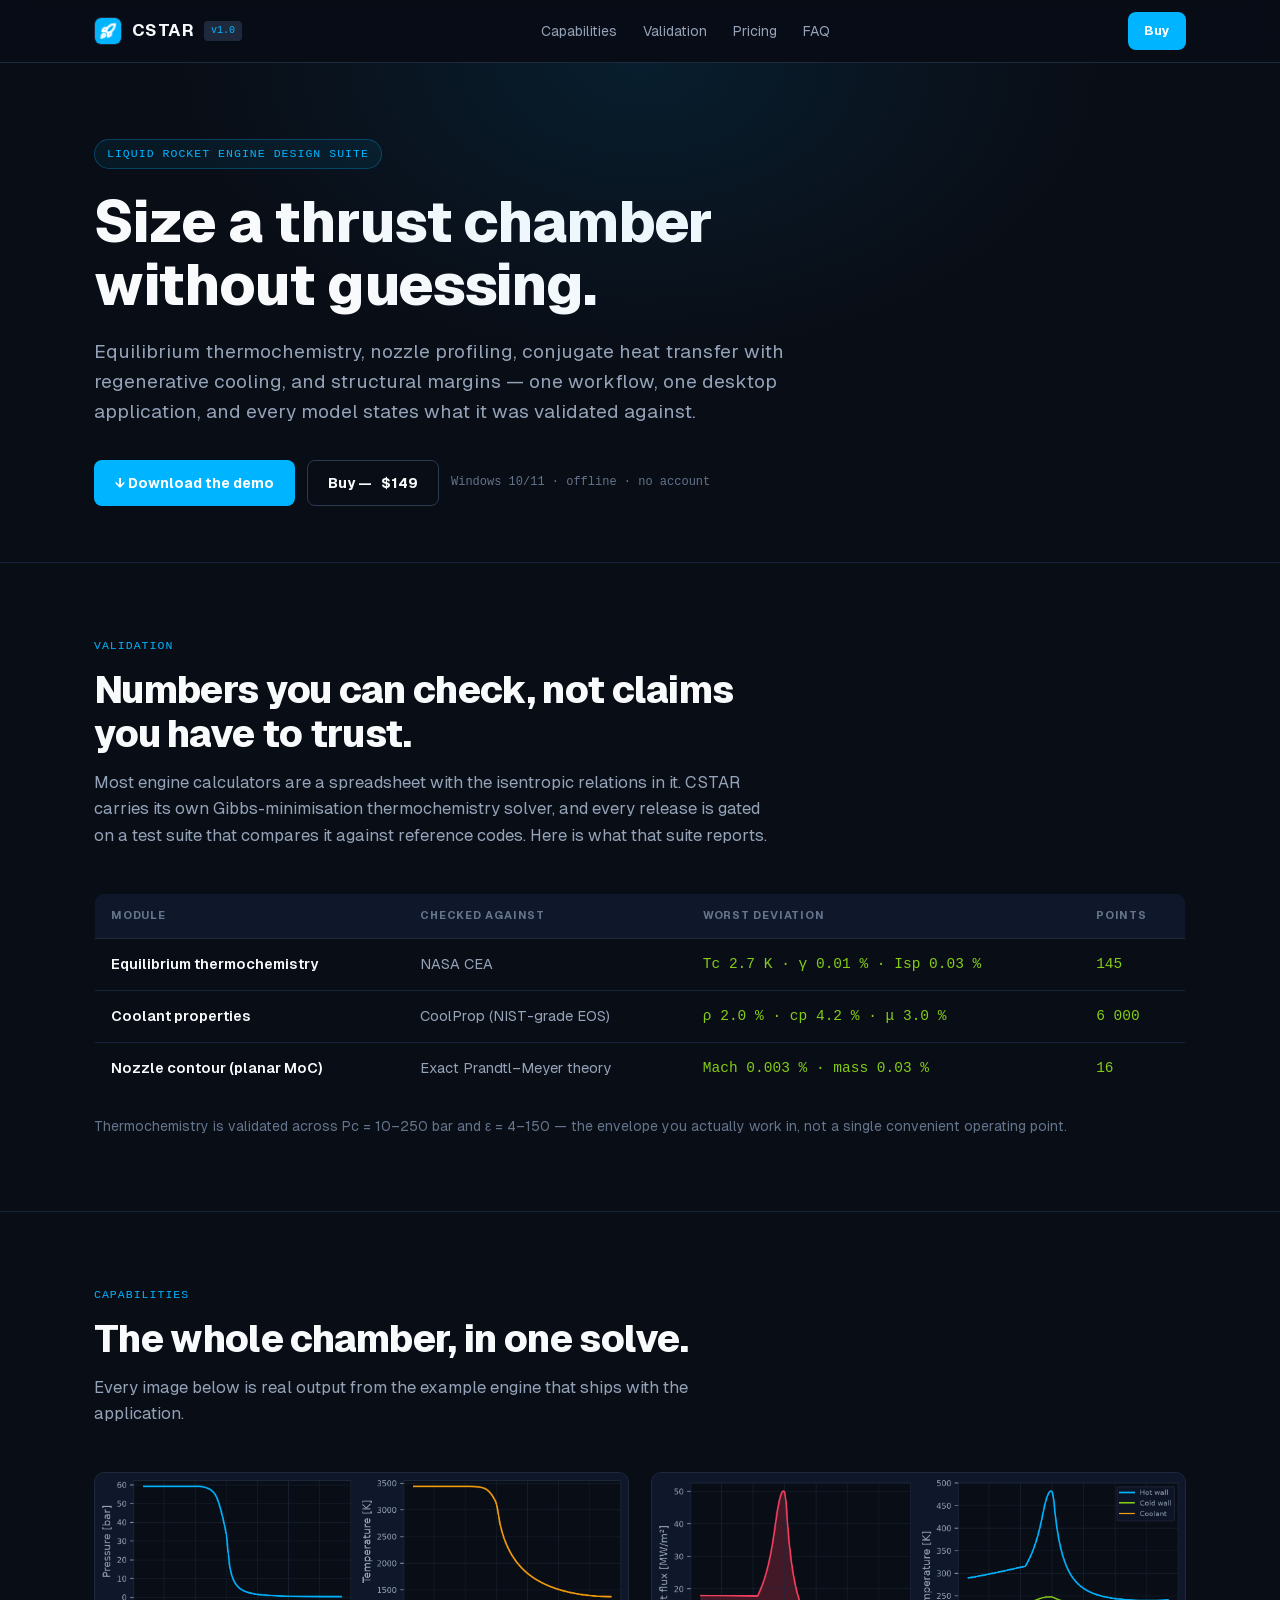
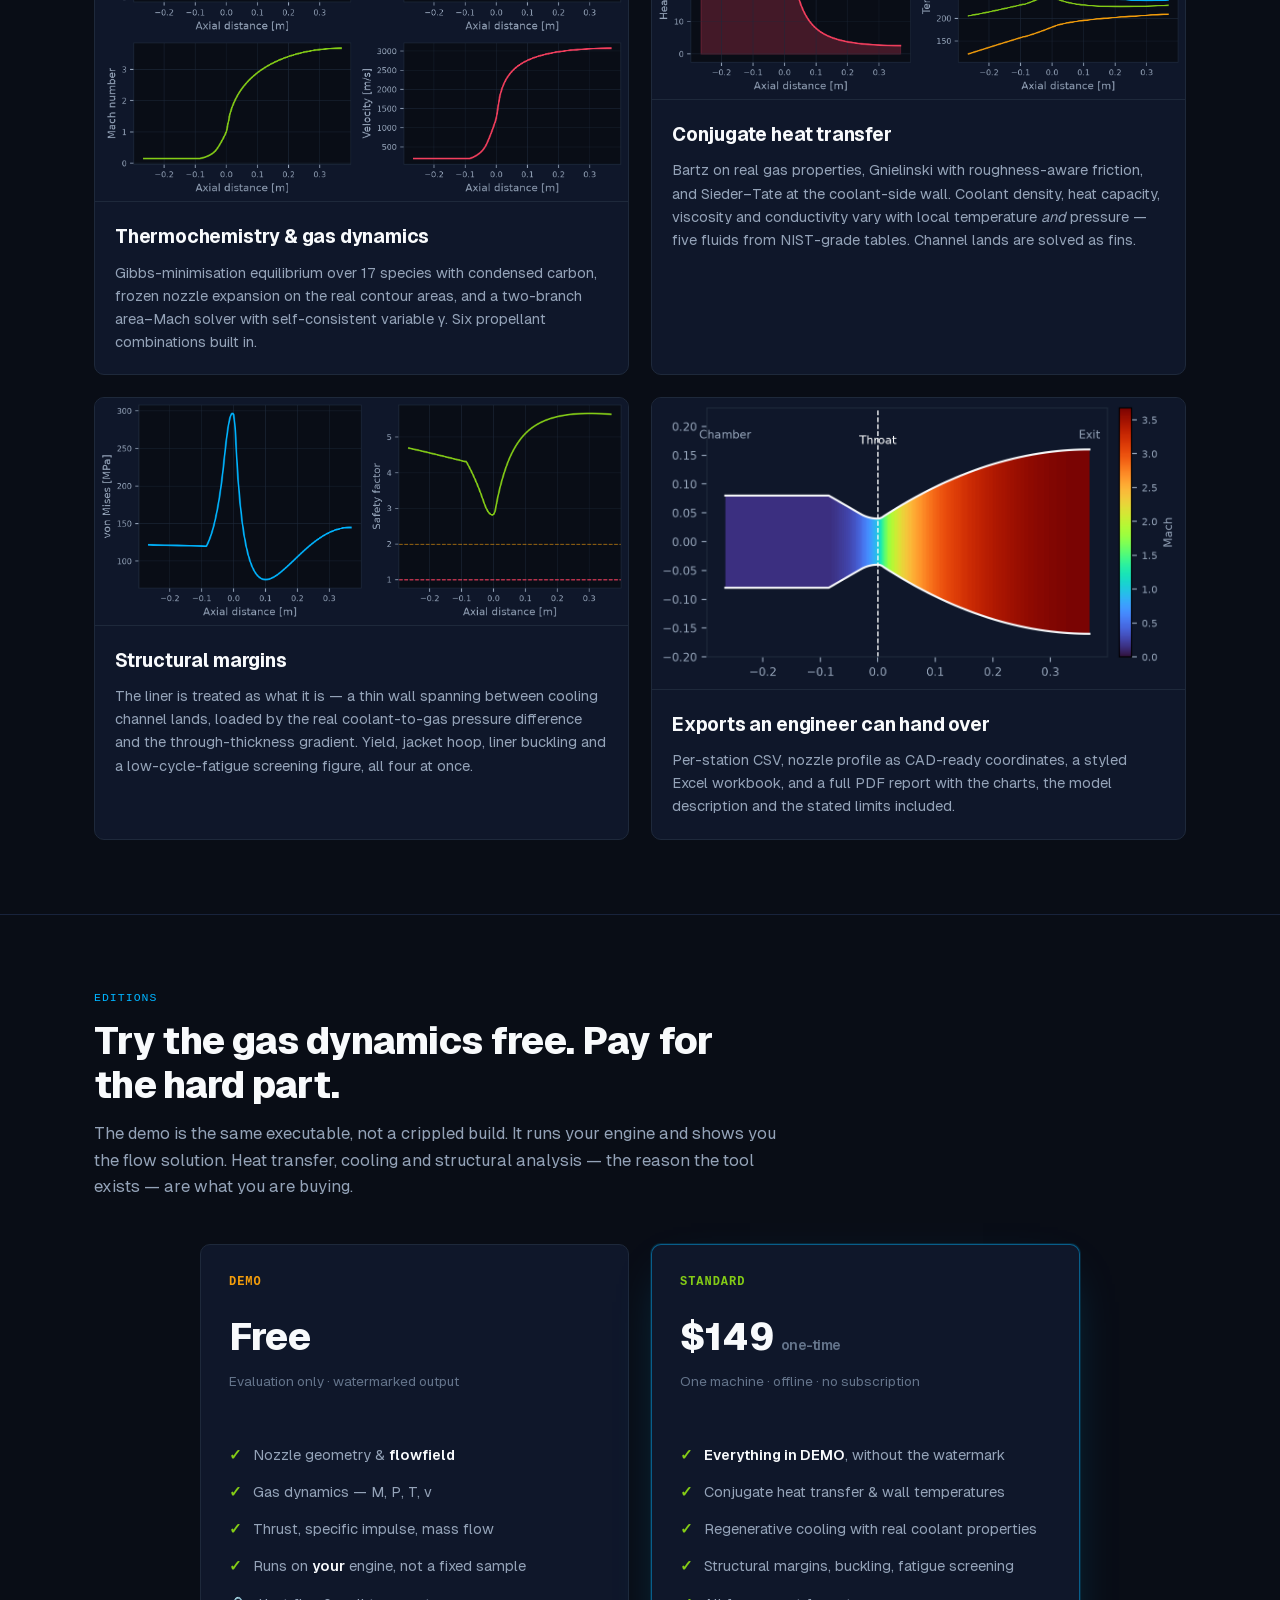
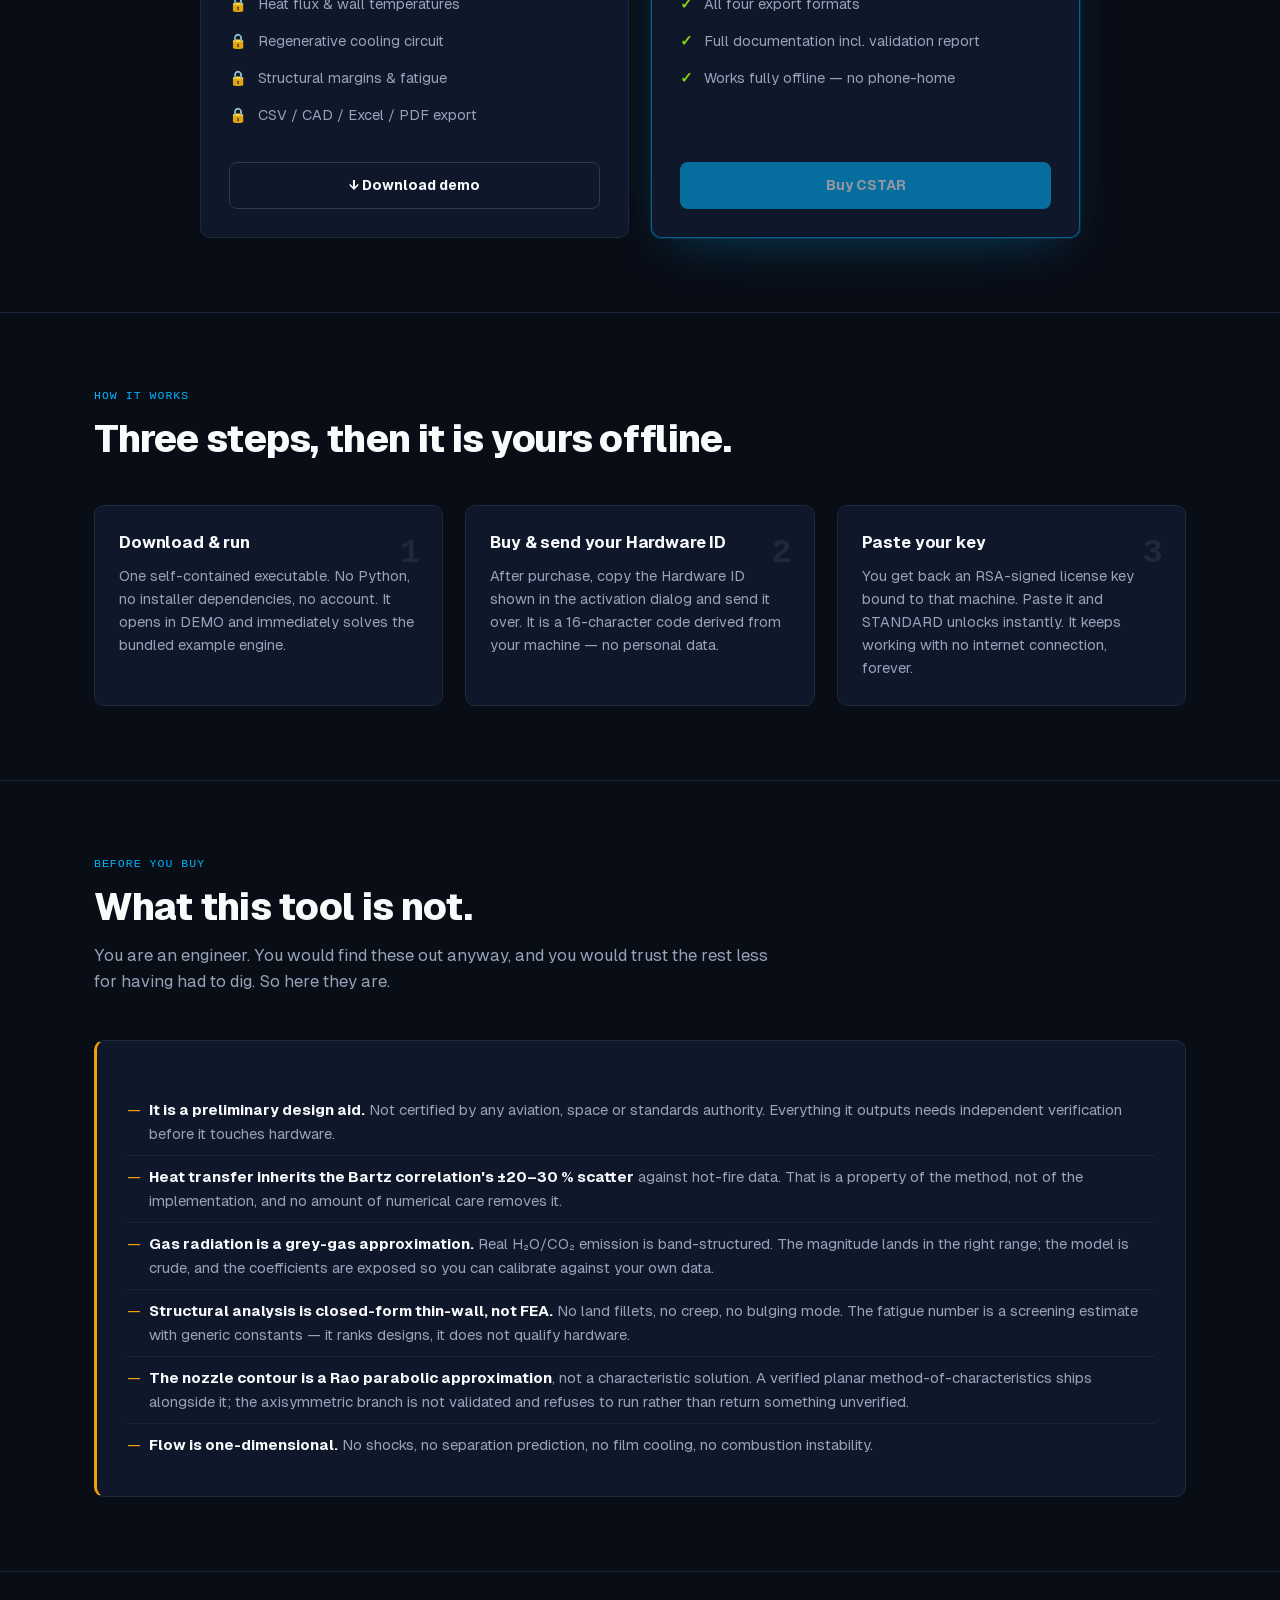
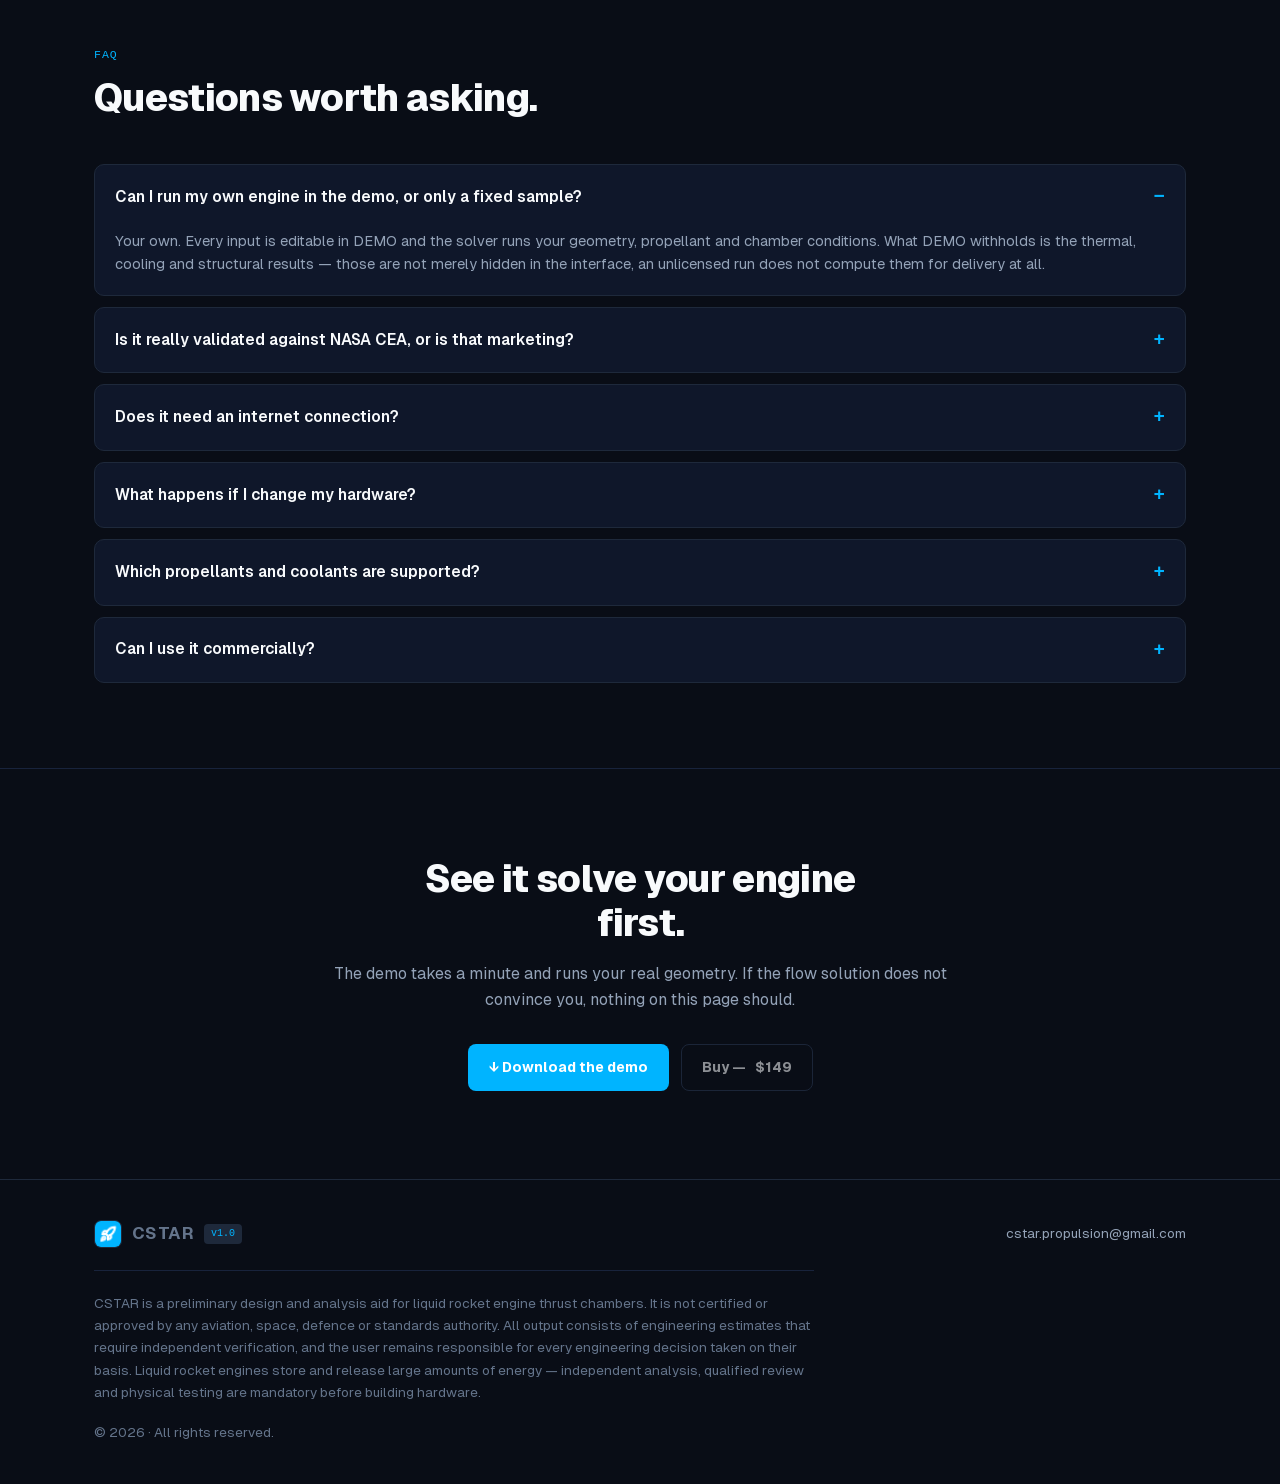
==== index.html @ 47f19471 "Site: wire the demo download to the GitHub release asset Points at the latest/download form rather t" ====
<!DOCTYPE html>
<html lang="en">
<head>
<meta charset="UTF-8">
<meta name="viewport" content="width=device-width, initial-scale=1.0">
<title>CSTAR — Liquid Rocket Engine Design Suite</title>
<meta name="description" content="Preliminary design and analysis of liquid rocket engine thrust chambers: equilibrium thermochemistry validated against NASA CEA, conjugate heat transfer with regenerative cooling, and structural margins. Windows desktop application.">
<link rel="icon" href="assets/logo.png">

<meta property="og:title" content="CSTAR — Liquid Rocket Engine Design Suite">
<meta property="og:description" content="Thermochemistry validated against NASA CEA across 145 operating points. Conjugate heat transfer. Structural margins. One workflow.">
<meta property="og:image" content="https://endrickn.github.io/cstar-site/assets/flowfield.png">
<meta property="og:url" content="https://endrickn.github.io/cstar-site/">
<meta property="og:type" content="website">

<style>
@font-face { font-family:'Geist'; src:url('assets/fonts/Geist-Variable.woff2') format('woff2'); font-weight:100 900; font-display:swap; }
@font-face { font-family:'Geist Mono'; src:url('assets/fonts/GeistMono-Variable.woff2') format('woff2'); font-weight:100 900; font-display:swap; }

:root{
  --bg-deep:#090d16; --bg-panel:#0f172a; --bg-raise:#131c31;
  --border:#1e293b; --border-soft:#18233c;
  --accent:#00b4ff; --green:#84cc16; --warn:#f59e0b; --danger:#f43f5e;
  --text:#f8fafc; --text-2:#94a3b8; --text-3:#64748b;
  --radius:10px;
  --font:'Geist',-apple-system,BlinkMacSystemFont,'Segoe UI',sans-serif;
  --mono:'Geist Mono','JetBrains Mono','Fira Code',Consolas,monospace;
  --wrap:1140px;
}
*{margin:0;padding:0;box-sizing:border-box}
html{scroll-behavior:smooth}
body{font-family:var(--font);background:var(--bg-deep);color:var(--text);font-size:16px;line-height:1.6;-webkit-font-smoothing:antialiased}
img{max-width:100%;display:block}
a{color:inherit}
.wrap{max-width:var(--wrap);margin:0 auto;padding:0 24px}
.mono{font-family:var(--mono)}

/* ---------- nav ---------- */
.nav{position:sticky;top:0;z-index:50;background:rgba(9,13,22,.82);backdrop-filter:blur(12px);border-bottom:1px solid var(--border)}
.nav-in{display:flex;align-items:center;justify-content:space-between;height:62px;gap:16px}
.brand{display:flex;align-items:center;gap:10px;text-decoration:none}
.brand img{width:28px;height:28px;border-radius:7px;border:1px solid var(--border)}
.brand b{font-size:17px;letter-spacing:.4px}
.chip{font-family:var(--mono);font-size:10px;padding:2px 7px;border-radius:4px;background:var(--border);color:var(--accent)}
.nav-links{display:flex;align-items:center;gap:26px}
.nav-links a{color:var(--text-2);text-decoration:none;font-size:14px;transition:color .18s}
.nav-links a:hover{color:var(--text)}

.btn{display:inline-flex;align-items:center;justify-content:center;gap:9px;border:1px solid transparent;border-radius:8px;
  font-size:14px;font-weight:700;padding:11px 20px;cursor:pointer;text-decoration:none;transition:all .18s;font-family:var(--font)}
.btn-primary{background:var(--accent);color:#ffffff}
.btn-primary:hover{background:#38c2ff;transform:translateY(-1px)}
.btn-ghost{background:transparent;color:var(--text);border-color:#2b3a55}
.btn-ghost:hover{background:rgba(255,255,255,.05);border-color:var(--text-3)}
.btn-sm{padding:8px 15px;font-size:13px}
.btn[data-unset="1"]{opacity:.55;cursor:not-allowed}

/* ---------- hero ---------- */
.hero{padding:76px 0 56px;position:relative;overflow:hidden}
.hero::before{content:"";position:absolute;top:-320px;left:50%;transform:translateX(-50%);width:1000px;height:640px;
  background:radial-gradient(ellipse at center,rgba(0,180,255,.10),transparent 66%);pointer-events:none}
.eyebrow{display:inline-flex;align-items:center;gap:8px;font-family:var(--mono);font-size:11.5px;letter-spacing:.09em;
  text-transform:uppercase;color:var(--accent);border:1px solid rgba(0,180,255,.28);background:rgba(0,180,255,.07);
  padding:5px 12px;border-radius:999px;margin-bottom:22px}
h1{font-size:clamp(34px,5.2vw,58px);line-height:1.08;letter-spacing:-.022em;font-weight:800;max-width:16ch}
.hero p.lede{margin-top:20px;font-size:clamp(16px,1.7vw,19px);color:var(--text-2);max-width:60ch}
.hero-cta{display:flex;gap:12px;flex-wrap:wrap;margin-top:32px;align-items:center}
.cta-note{font-family:var(--mono);font-size:12px;color:var(--text-3)}

/* ---------- sections ---------- */
section{padding:74px 0;border-top:1px solid var(--border-soft)}
.sec-head{max-width:62ch;margin-bottom:44px}
.sec-tag{font-family:var(--mono);font-size:11.5px;letter-spacing:.09em;text-transform:uppercase;color:var(--accent);margin-bottom:12px}
h2{font-size:clamp(26px,3.4vw,38px);line-height:1.16;letter-spacing:-.018em;font-weight:800}
.sec-head p{margin-top:14px;color:var(--text-2);font-size:16.5px}
h3{font-size:19px;font-weight:700;letter-spacing:-.01em}

/* validation table */
.vtable{width:100%;border-collapse:collapse;font-size:14.5px;border:1px solid var(--border);border-radius:var(--radius);overflow:hidden}
.vtable th{text-align:left;padding:13px 16px;background:var(--bg-panel);font-size:11px;letter-spacing:.07em;
  text-transform:uppercase;color:var(--text-3);font-weight:700;border-bottom:1px solid var(--border)}
.vtable td{padding:14px 16px;border-bottom:1px solid var(--border-soft);color:var(--text-2)}
.vtable tr:last-child td{border-bottom:none}
.vtable td:first-child{color:var(--text);font-weight:600}
.vtable .num{font-family:var(--mono);color:var(--green)}
.scroll-x{overflow-x:auto}

/* feature grid */
.fgrid{display:grid;grid-template-columns:repeat(auto-fit,minmax(min(460px,100%),1fr));gap:22px}
.fcard{background:var(--bg-panel);border:1px solid var(--border);border-radius:var(--radius);overflow:hidden;transition:border-color .2s,transform .2s}
.fcard:hover{border-color:#2b3a55;transform:translateY(-2px)}
.fcard img{border-bottom:1px solid var(--border);background:var(--bg-panel)}
.fcard-t{padding:20px}
.fcard-t p{margin-top:9px;color:var(--text-2);font-size:14.5px}

/* editions */
.eds{display:grid;grid-template-columns:repeat(auto-fit,minmax(min(330px,100%),1fr));gap:22px;align-items:stretch;max-width:880px;margin:0 auto}
.ed{background:var(--bg-panel);border:1px solid var(--border);border-radius:var(--radius);padding:28px;position:relative;display:flex;flex-direction:column}
.ed.pro{border-color:rgba(0,180,255,.45);box-shadow:0 0 0 1px rgba(0,180,255,.14),0 18px 50px -22px rgba(0,180,255,.35)}
.ed-name{font-family:var(--mono);font-size:12px;letter-spacing:.08em;font-weight:700}
.ed.demo .ed-name{color:var(--warn)}
.ed.pro .ed-name{color:var(--green)}
.ed-price{font-size:38px;font-weight:800;letter-spacing:-.02em;margin:14px 0 4px}
.ed-price small{font-size:14px;font-weight:600;color:var(--text-3)}
.ed-note{color:var(--text-3);font-size:13.5px;margin-bottom:22px}
.ed ul{list-style:none;margin:22px 0;flex:1}
.ed li{display:flex;gap:11px;padding:7px 0;font-size:14.5px;color:var(--text-2);align-items:flex-start}
.ed li b{color:var(--text);font-weight:600}
.tick{color:var(--green);flex-shrink:0;font-weight:700}
.lock{color:var(--text-3);flex-shrink:0}
.ed .btn{width:100%;margin-top:6px}

/* steps */
.steps{display:grid;grid-template-columns:repeat(auto-fit,minmax(min(320px,100%),1fr));gap:22px;counter-reset:s}
.step{background:var(--bg-panel);border:1px solid var(--border);border-radius:var(--radius);padding:24px;counter-increment:s;position:relative}
.step::before{content:counter(s);position:absolute;top:20px;right:22px;font-family:var(--mono);font-size:34px;font-weight:800;color:var(--border)}
.step h3{font-size:16.5px;margin-bottom:8px}
.step p{color:var(--text-2);font-size:14.5px}

/* limits / honesty block */
.limits{background:var(--bg-panel);border:1px solid var(--border);border-left:3px solid var(--warn);border-radius:var(--radius);padding:30px}
.limits ul{list-style:none;margin-top:18px}
.limits li{padding:9px 0 9px 22px;position:relative;color:var(--text-2);font-size:15px;border-bottom:1px solid var(--border-soft)}
.limits li:last-child{border-bottom:none}
.limits li::before{content:"—";position:absolute;left:0;color:var(--warn)}
.limits li b{color:var(--text)}

/* faq */
.faq details{border:1px solid var(--border);border-radius:var(--radius);margin-bottom:11px;background:var(--bg-panel);overflow:hidden}
.faq summary{padding:17px 20px;cursor:pointer;font-weight:600;font-size:15.5px;list-style:none;display:flex;justify-content:space-between;gap:16px;align-items:center}
.faq summary::-webkit-details-marker{display:none}
.faq summary::after{content:"+";font-family:var(--mono);color:var(--accent);font-size:19px;flex-shrink:0}
.faq details[open] summary::after{content:"−"}
.faq p{padding:0 20px 19px;color:var(--text-2);font-size:14.5px}

/* final cta */
.final{text-align:center;padding:88px 0}
.final h2{max-width:19ch;margin:0 auto}
.final p{max-width:56ch;margin:16px auto 0;color:var(--text-2)}
.final .hero-cta{justify-content:center}

footer{border-top:1px solid var(--border);padding:40px 0;color:var(--text-3);font-size:13.5px}
.foot-in{display:flex;justify-content:space-between;gap:20px;flex-wrap:wrap;align-items:center}
footer a{color:var(--text-2);text-decoration:none}
footer a:hover{color:var(--text)}
.disclaimer{margin-top:22px;padding-top:22px;border-top:1px solid var(--border-soft);max-width:80ch;line-height:1.65}

@media(max-width:820px){
  .nav-links{display:none}
  .hero{padding:52px 0 40px}
  section{padding:56px 0}
  /* A finger needs ~44px; the compact nav button was 39. */
  .nav .btn-sm{padding:12px 17px}
  /* The table is the one genuinely wide thing on the page. Tighten it so it
     usually fits, and keep the scroll container for when it still does not. */
  .vtable{font-size:13px}
  .vtable th{padding:11px 12px;font-size:10px}
  .vtable td{padding:11px 12px}
}

@media(max-width:600px){
  /* Side-by-side buttons leave two cramped pills and orphan the note onto its
     own line. Full width reads as two clear choices instead. */
  .hero-cta{flex-direction:column;align-items:stretch;gap:10px}
  .hero-cta .btn{width:100%}
  .cta-note{text-align:center}
  .final .hero-cta{align-items:stretch}
  .wrap{padding:0 18px}
  h1{font-size:31px}
  .sec-head{margin-bottom:32px}
  .sec-head p{font-size:15.5px}
  .ed{padding:24px 20px}
  .ed-price{font-size:34px}
  .fcard-t{padding:18px}
  .limits{padding:22px 20px}
  .faq summary{padding:15px 17px;font-size:15px}
  .faq p{padding:0 17px 17px}
}
</style>
</head>
<body>

<!-- ═══════════════ NAV ═══════════════ -->
<nav class="nav">
  <div class="wrap nav-in">
    <a class="brand" href="#top"><img src="assets/logo.png" alt=""><b>CSTAR</b><span class="chip">v1.0</span></a>
    <div class="nav-links">
      <a href="#capabilities">Capabilities</a>
      <a href="#validation">Validation</a>
      <a href="#pricing">Pricing</a>
      <a href="#faq">FAQ</a>
    </div>
    <a class="btn btn-primary btn-sm" data-buy href="#pricing">Buy</a>
  </div>
</nav>

<!-- ═══════════════ HERO ═══════════════ -->
<header class="hero" id="top">
  <div class="wrap">
    <div class="eyebrow">Liquid Rocket Engine Design Suite</div>
    <h1>Size a thrust chamber without guessing.</h1>
    <p class="lede">
      Equilibrium thermochemistry, nozzle profiling, conjugate heat transfer with
      regenerative cooling, and structural margins — one workflow, one desktop
      application, and every model states what it was validated against.
    </p>
    <div class="hero-cta">
      <a class="btn btn-primary" data-demo href="#pricing">↓ Download the demo</a>
      <a class="btn btn-ghost" data-buy href="#pricing">Buy — <span data-price>—</span></a>
      <span class="cta-note">Windows 10/11 · offline · no account</span>
    </div>
  </div>
</header>

<!-- ═══════════════ VALIDATION ═══════════════ -->
<section id="validation">
  <div class="wrap">
    <div class="sec-head">
      <div class="sec-tag">Validation</div>
      <h2>Numbers you can check, not claims you have to trust.</h2>
      <p>
        Most engine calculators are a spreadsheet with the isentropic relations in it.
        CSTAR carries its own Gibbs-minimisation thermochemistry solver, and every
        release is gated on a test suite that compares it against reference codes.
        Here is what that suite reports.
      </p>
    </div>
    <div class="scroll-x">
      <table class="vtable">
        <thead><tr><th>Module</th><th>Checked against</th><th>Worst deviation</th><th>Points</th></tr></thead>
        <tbody>
          <tr>
            <td>Equilibrium thermochemistry</td>
            <td>NASA CEA</td>
            <td class="num">Tc 2.7 K · γ 0.01 % · Isp 0.03 %</td>
            <td class="num">145</td>
          </tr>
          <tr>
            <td>Coolant properties</td>
            <td>CoolProp (NIST-grade EOS)</td>
            <td class="num">ρ 2.0 % · cp 4.2 % · μ 3.0 %</td>
            <td class="num">6 000</td>
          </tr>
          <tr>
            <td>Nozzle contour (planar MoC)</td>
            <td>Exact Prandtl–Meyer theory</td>
            <td class="num">Mach 0.003 % · mass 0.03 %</td>
            <td class="num">16</td>
          </tr>
        </tbody>
      </table>
    </div>
    <p style="margin-top:20px;color:var(--text-3);font-size:14px">
      Thermochemistry is validated across Pc = 10–250 bar and ε = 4–150 — the envelope
      you actually work in, not a single convenient operating point.
    </p>
  </div>
</section>

<!-- ═══════════════ CAPABILITIES ═══════════════ -->
<section id="capabilities">
  <div class="wrap">
    <div class="sec-head">
      <div class="sec-tag">Capabilities</div>
      <h2>The whole chamber, in one solve.</h2>
      <p>Every image below is real output from the example engine that ships with the application.</p>
    </div>
    <div class="fgrid">
      <div class="fcard">
        <img src="assets/gasdynamics.png" alt="Pressure, temperature, Mach and velocity along the axis">
        <div class="fcard-t">
          <h3>Thermochemistry &amp; gas dynamics</h3>
          <p>
            Gibbs-minimisation equilibrium over 17 species with condensed carbon, frozen
            nozzle expansion on the real contour areas, and a two-branch area–Mach solver
            with self-consistent variable γ. Six propellant combinations built in.
          </p>
        </div>
      </div>
      <div class="fcard">
        <img src="assets/thermal.png" alt="Heat flux and wall temperature distributions">
        <div class="fcard-t">
          <h3>Conjugate heat transfer</h3>
          <p>
            Bartz on real gas properties, Gnielinski with roughness-aware friction, and
            Sieder–Tate at the coolant-side wall. Coolant density, heat capacity,
            viscosity and conductivity vary with local temperature <em>and</em> pressure —
            five fluids from NIST-grade tables. Channel lands are solved as fins.
          </p>
        </div>
      </div>
      <div class="fcard">
        <img src="assets/structural.png" alt="von Mises stress and safety factor along the axis">
        <div class="fcard-t">
          <h3>Structural margins</h3>
          <p>
            The liner is treated as what it is — a thin wall spanning between cooling
            channel lands, loaded by the real coolant-to-gas pressure difference and the
            through-thickness gradient. Yield, jacket hoop, liner buckling and a
            low-cycle-fatigue screening figure, all four at once.
          </p>
        </div>
      </div>
      <div class="fcard">
        <img src="assets/flowfield.png" alt="Nozzle contour shaded by Mach number">
        <div class="fcard-t">
          <h3>Exports an engineer can hand over</h3>
          <p>
            Per-station CSV, nozzle profile as CAD-ready coordinates, a styled Excel
            workbook, and a full PDF report with the charts, the model description and
            the stated limits included.
          </p>
        </div>
      </div>
    </div>
  </div>
</section>

<!-- ═══════════════ PRICING ═══════════════ -->
<section id="pricing">
  <div class="wrap">
    <div class="sec-head">
      <div class="sec-tag">Editions</div>
      <h2>Try the gas dynamics free. Pay for the hard part.</h2>
      <p>
        The demo is the same executable, not a crippled build. It runs your engine and
        shows you the flow solution. Heat transfer, cooling and structural analysis —
        the reason the tool exists — are what you are buying.
      </p>
    </div>
    <div class="eds">
      <div class="ed demo">
        <div class="ed-name">DEMO</div>
        <div class="ed-price">Free</div>
        <div class="ed-note">Evaluation only · watermarked output</div>
        <ul>
          <li><span class="tick">✓</span><span>Nozzle geometry &amp; <b>flowfield</b></span></li>
          <li><span class="tick">✓</span><span>Gas dynamics — M, P, T, v</span></li>
          <li><span class="tick">✓</span><span>Thrust, specific impulse, mass flow</span></li>
          <li><span class="tick">✓</span><span>Runs on <b>your</b> engine, not a fixed sample</span></li>
          <li><span class="lock">🔒</span><span>Heat flux &amp; wall temperatures</span></li>
          <li><span class="lock">🔒</span><span>Regenerative cooling circuit</span></li>
          <li><span class="lock">🔒</span><span>Structural margins &amp; fatigue</span></li>
          <li><span class="lock">🔒</span><span>CSV / CAD / Excel / PDF export</span></li>
        </ul>
        <a class="btn btn-ghost" data-demo href="#">↓ Download demo</a>
      </div>

      <div class="ed pro">
        <div class="ed-name">STANDARD</div>
        <div class="ed-price"><span data-price>—</span> <small data-price-note></small></div>
        <div class="ed-note">One machine · offline · no subscription</div>
        <ul>
          <li><span class="tick">✓</span><span><b>Everything in DEMO</b>, without the watermark</span></li>
          <li><span class="tick">✓</span><span>Conjugate heat transfer &amp; wall temperatures</span></li>
          <li><span class="tick">✓</span><span>Regenerative cooling with real coolant properties</span></li>
          <li><span class="tick">✓</span><span>Structural margins, buckling, fatigue screening</span></li>
          <li><span class="tick">✓</span><span>All four export formats</span></li>
          <li><span class="tick">✓</span><span>Full documentation incl. validation report</span></li>
          <li><span class="tick">✓</span><span>Works fully offline — no phone-home</span></li>
        </ul>
        <a class="btn btn-primary" data-buy href="#">Buy CSTAR</a>
      </div>
    </div>
  </div>
</section>

<!-- ═══════════════ HOW LICENSING WORKS ═══════════════ -->
<section>
  <div class="wrap">
    <div class="sec-head">
      <div class="sec-tag">How it works</div>
      <h2>Three steps, then it is yours offline.</h2>
    </div>
    <div class="steps">
      <div class="step">
        <h3>Download &amp; run</h3>
        <p>One self-contained executable. No Python, no installer dependencies, no account. It opens in DEMO and immediately solves the bundled example engine.</p>
      </div>
      <div class="step">
        <h3>Buy &amp; send your Hardware ID</h3>
        <p>After purchase, copy the Hardware ID shown in the activation dialog and send it over. It is a 16-character code derived from your machine — no personal data.</p>
      </div>
      <div class="step">
        <h3>Paste your key</h3>
        <p>You get back an RSA-signed license key bound to that machine. Paste it and STANDARD unlocks instantly. It keeps working with no internet connection, forever.</p>
      </div>
    </div>
  </div>
</section>

<!-- ═══════════════ HONEST LIMITS ═══════════════ -->
<section>
  <div class="wrap">
    <div class="sec-head">
      <div class="sec-tag">Before you buy</div>
      <h2>What this tool is not.</h2>
      <p>
        You are an engineer. You would find these out anyway, and you would trust the
        rest less for having had to dig. So here they are.
      </p>
    </div>
    <div class="limits">
      <ul>
        <li><b>It is a preliminary design aid.</b> Not certified by any aviation, space or standards authority. Everything it outputs needs independent verification before it touches hardware.</li>
        <li><b>Heat transfer inherits the Bartz correlation's ±20–30 % scatter</b> against hot-fire data. That is a property of the method, not of the implementation, and no amount of numerical care removes it.</li>
        <li><b>Gas radiation is a grey-gas approximation.</b> Real H₂O/CO₂ emission is band-structured. The magnitude lands in the right range; the model is crude, and the coefficients are exposed so you can calibrate against your own data.</li>
        <li><b>Structural analysis is closed-form thin-wall, not FEA.</b> No land fillets, no creep, no bulging mode. The fatigue number is a screening estimate with generic constants — it ranks designs, it does not qualify hardware.</li>
        <li><b>The nozzle contour is a Rao parabolic approximation</b>, not a characteristic solution. A verified planar method-of-characteristics ships alongside it; the axisymmetric branch is not validated and refuses to run rather than return something unverified.</li>
        <li><b>Flow is one-dimensional.</b> No shocks, no separation prediction, no film cooling, no combustion instability.</li>
      </ul>
    </div>
  </div>
</section>

<!-- ═══════════════ FAQ ═══════════════ -->
<section id="faq">
  <div class="wrap">
    <div class="sec-head"><div class="sec-tag">FAQ</div><h2>Questions worth asking.</h2></div>
    <div class="faq">
      <details open><summary>Can I run my own engine in the demo, or only a fixed sample?</summary>
        <p>Your own. Every input is editable in DEMO and the solver runs your geometry, propellant and chamber conditions. What DEMO withholds is the thermal, cooling and structural results — those are not merely hidden in the interface, an unlicensed run does not compute them for delivery at all.</p></details>
      <details><summary>Is it really validated against NASA CEA, or is that marketing?</summary>
        <p>Really. The comparison runs through the official CEA code via the rocketcea wrapper, across 145 operating points spanning 10–250 bar chamber pressure and area ratios of 4 to 150. The test suite ships with the application and prints the worst-case deviation for every quantity against a documented tolerance. You can run it yourself.</p></details>
      <details><summary>Does it need an internet connection?</summary>
        <p>No — not to run, not to activate, not ever. There is no activation server, no telemetry and no phone-home. The license key is verified locally against a public key compiled into the application. Air-gapped machines work fine.</p></details>
      <details><summary>What happens if I change my hardware?</summary>
        <p>The Hardware ID is derived from your Windows installation GUID, processor and architecture. It deliberately excludes network adapter addresses, so VPNs, docking stations and virtual machines do not disturb it. Reinstalling Windows or moving to a different machine does change it — contact us and we re-issue.</p></details>
      <details><summary>Which propellants and coolants are supported?</summary>
        <p>Propellants: methalox, kerolox, hydrolox, ethanol, methanol and propane, all with LOX. Coolants with full temperature- and pressure-dependent properties: methane, hydrogen, oxygen, RP-1 and ethanol. Any other fluid can be entered as constant properties.</p></details>
      <details><summary>Can I use it commercially?</summary>
        <p>Yes. A STANDARD license covers commercial use on one machine. Need several seats? Get in touch and we will sort it out.</p></details>
    </div>
  </div>
</section>

<!-- ═══════════════ FINAL CTA ═══════════════ -->
<section class="final">
  <div class="wrap">
    <h2>See it solve your engine first.</h2>
    <p>The demo takes a minute and runs your real geometry. If the flow solution does not convince you, nothing on this page should.</p>
    <div class="hero-cta">
      <a class="btn btn-primary" data-demo href="#">↓ Download the demo</a>
      <a class="btn btn-ghost" data-buy href="#">Buy — <span data-price>—</span></a>
    </div>
  </div>
</section>

<footer>
  <div class="wrap">
    <div class="foot-in">
      <div class="brand"><img src="assets/logo.png" alt=""><b>CSTAR</b><span class="chip">v1.0</span></div>
      <div><a data-contact href="#">Contact</a></div>
    </div>
    <p class="disclaimer">
      CSTAR is a preliminary design and analysis aid for liquid rocket engine thrust
      chambers. It is not certified or approved by any aviation, space, defence or
      standards authority. All output consists of engineering estimates that require
      independent verification, and the user remains responsible for every engineering
      decision taken on their basis. Liquid rocket engines store and release large
      amounts of energy — independent analysis, qualified review and physical testing
      are mandatory before building hardware.
    </p>
    <p style="margin-top:18px">© 2026 · All rights reserved.</p>
  </div>
</footer>

<script>
/* ═══════════════════════════════════════════════════════════════════════════
   SITE CONFIGURATION — this is the only block you need to edit.
   ═══════════════════════════════════════════════════════════════════════════

   buyUrl      Primary checkout. Built for NOWPayments, but any provider that
               hands you a link works the same way:
                 NOWPayments   https://nowpayments.io/payment/?iid=1234567890
                 BTCPay        your instance's pay-button URL
                 Gumroad       https://yourname.gumroad.com/l/cstar
                 Stripe        https://buy.stripe.com/<id>

   demoUrl     Direct link to the executable. A GitHub Release asset is the
               best home for it — it does not bloat the site deploy, survives
               rebuilds, and gives you download counts:
                 https://github.com/USER/REPO/releases/latest/download/CSTAR_v1.0.exe

   IMPORTANT — set your provider's success/return URL to activate.html on this
   site. Licences are hardware-bound, so a buyer cannot receive a key until
   they have run the app once and read their Hardware ID. That page tells them
   exactly what to do; without it you will answer "I paid, where is my key?"
   by hand for every single sale.

   Any field left empty degrades to a mailto: link rather than dead-ending the
   visitor, and the browser console lists what is still missing.
   ═════════════════════════════════════════════════════════════════════════ */

const SITE_CONFIG = {
  price:        '$149',
  priceNote:    'one-time',
  buyUrl:       '',                         // ← NOWPayments checkout link
  demoUrl:      'https://github.com/EndrickN/cstar-site/releases/latest/download/CSTAR_v1.0.exe',
  contactEmail: 'cstar.propulsion@gmail.com',   // ← your address
};

/* ─────────────── wiring (no need to touch below) ─────────────── */
(function () {
  const cfg = SITE_CONFIG;
  const mailto = (subject) =>
    `mailto:${cfg.contactEmail}?subject=${encodeURIComponent(subject)}`;

  document.querySelectorAll('[data-price]').forEach(el => el.textContent = cfg.price);
  document.querySelectorAll('[data-price-note]').forEach(el => el.textContent = cfg.priceNote);

  document.querySelectorAll('[data-buy]').forEach(a => {
    if (cfg.buyUrl) {
      a.href = cfg.buyUrl;
      a.removeAttribute('data-unset');
    } else if (a.getAttribute('href') !== '#pricing') {
      // No checkout configured yet — take the enquiry by email rather than
      // dead-ending the visitor.
      a.href = mailto('CSTAR — purchase enquiry');
      a.setAttribute('data-unset', '1');
    }
  });

  document.querySelectorAll('[data-demo]').forEach(a => {
    if (cfg.demoUrl) {
      a.href = cfg.demoUrl;
      a.setAttribute('download', '');
      a.removeAttribute('data-unset');
    } else if (a.getAttribute('href') !== '#pricing') {
      a.href = mailto('CSTAR — demo download request');
      a.setAttribute('data-unset', '1');
    }
  });

  document.querySelectorAll('[data-contact]').forEach(a => {
    a.href = mailto('CSTAR enquiry');
    a.textContent = cfg.contactEmail;
  });

  // Warn the owner in the console while the page is still unconfigured.
  const missing = [];
  if (!cfg.buyUrl) missing.push('buyUrl — checkout link');
  if (!cfg.demoUrl) missing.push('demoUrl — direct link to the demo executable');
  if (/example\.com$/.test(cfg.contactEmail)) missing.push('contactEmail — still the placeholder');
  if (missing.length) {
    console.warn('[CSTAR site] Not ready to publish. Edit SITE_CONFIG in index.html:\n  · '
                 + missing.join('\n  · '));
  }
})();
</script>
</body>
</html>
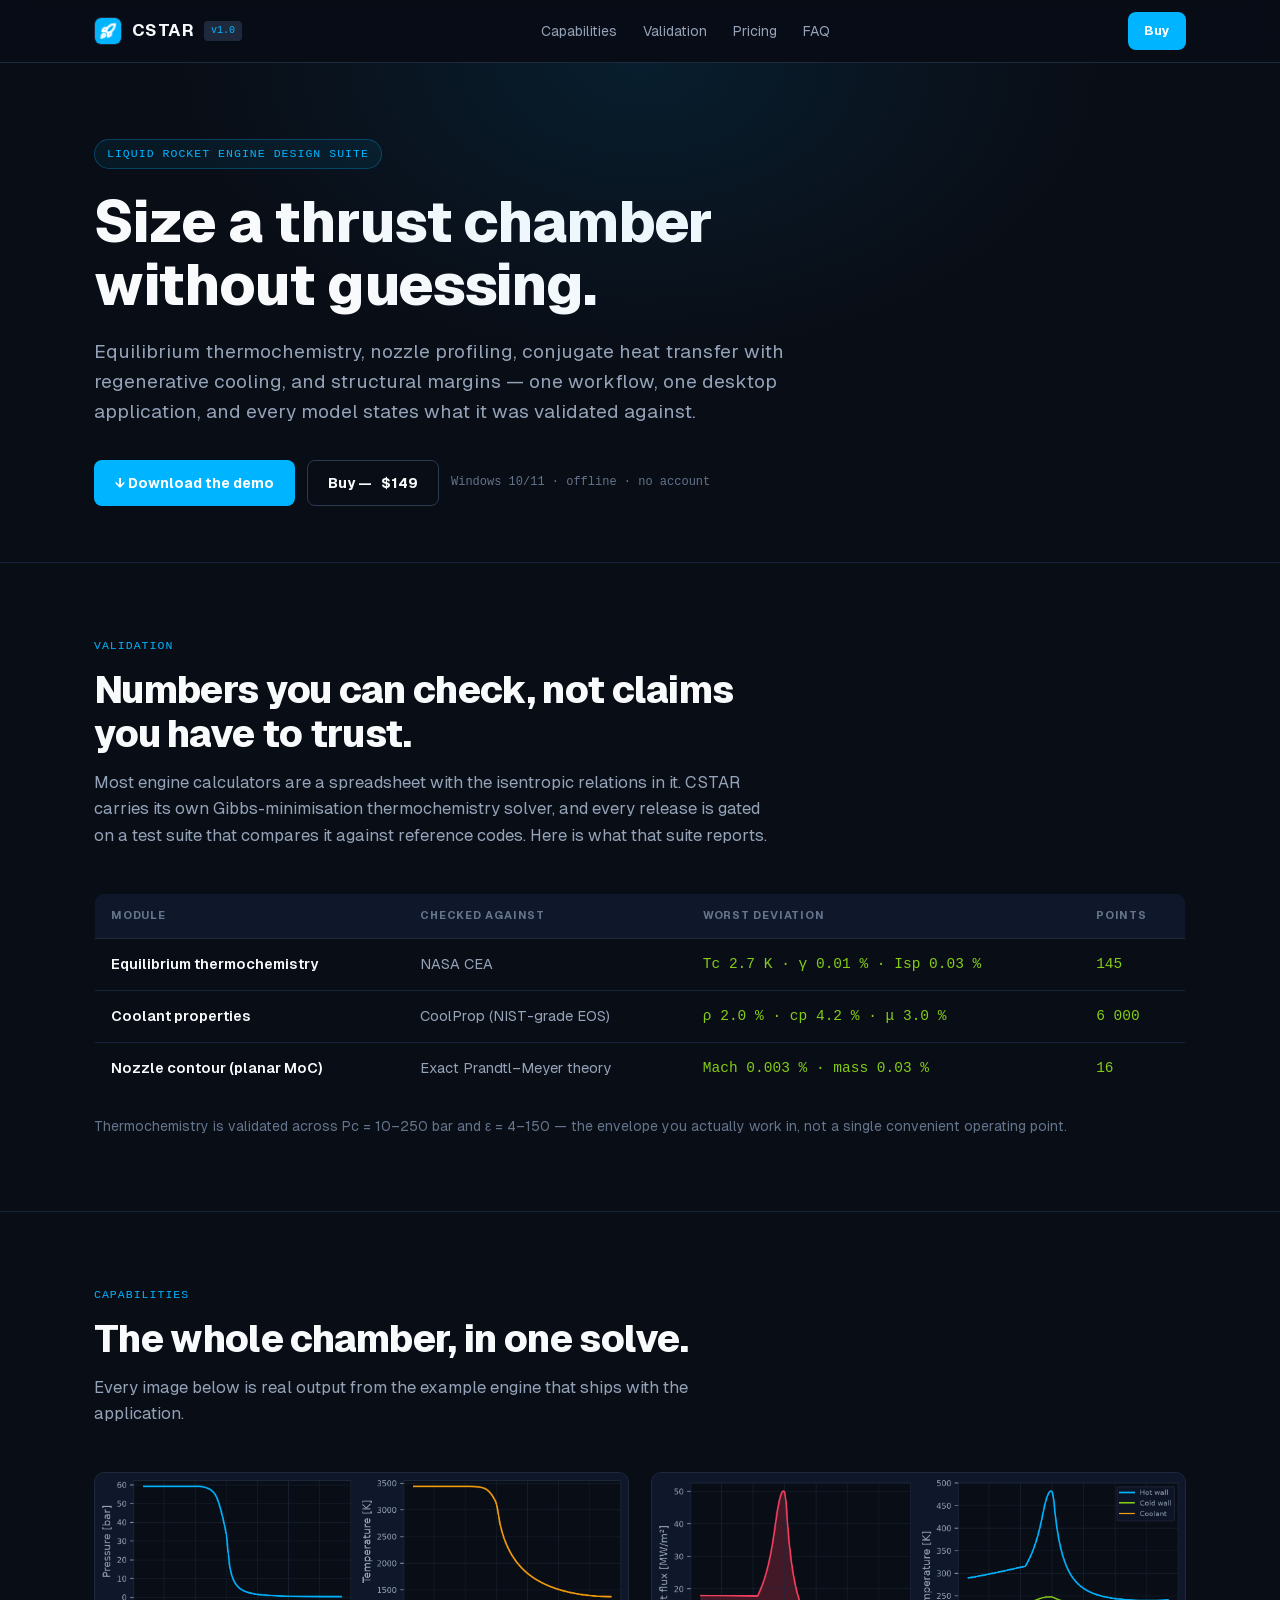
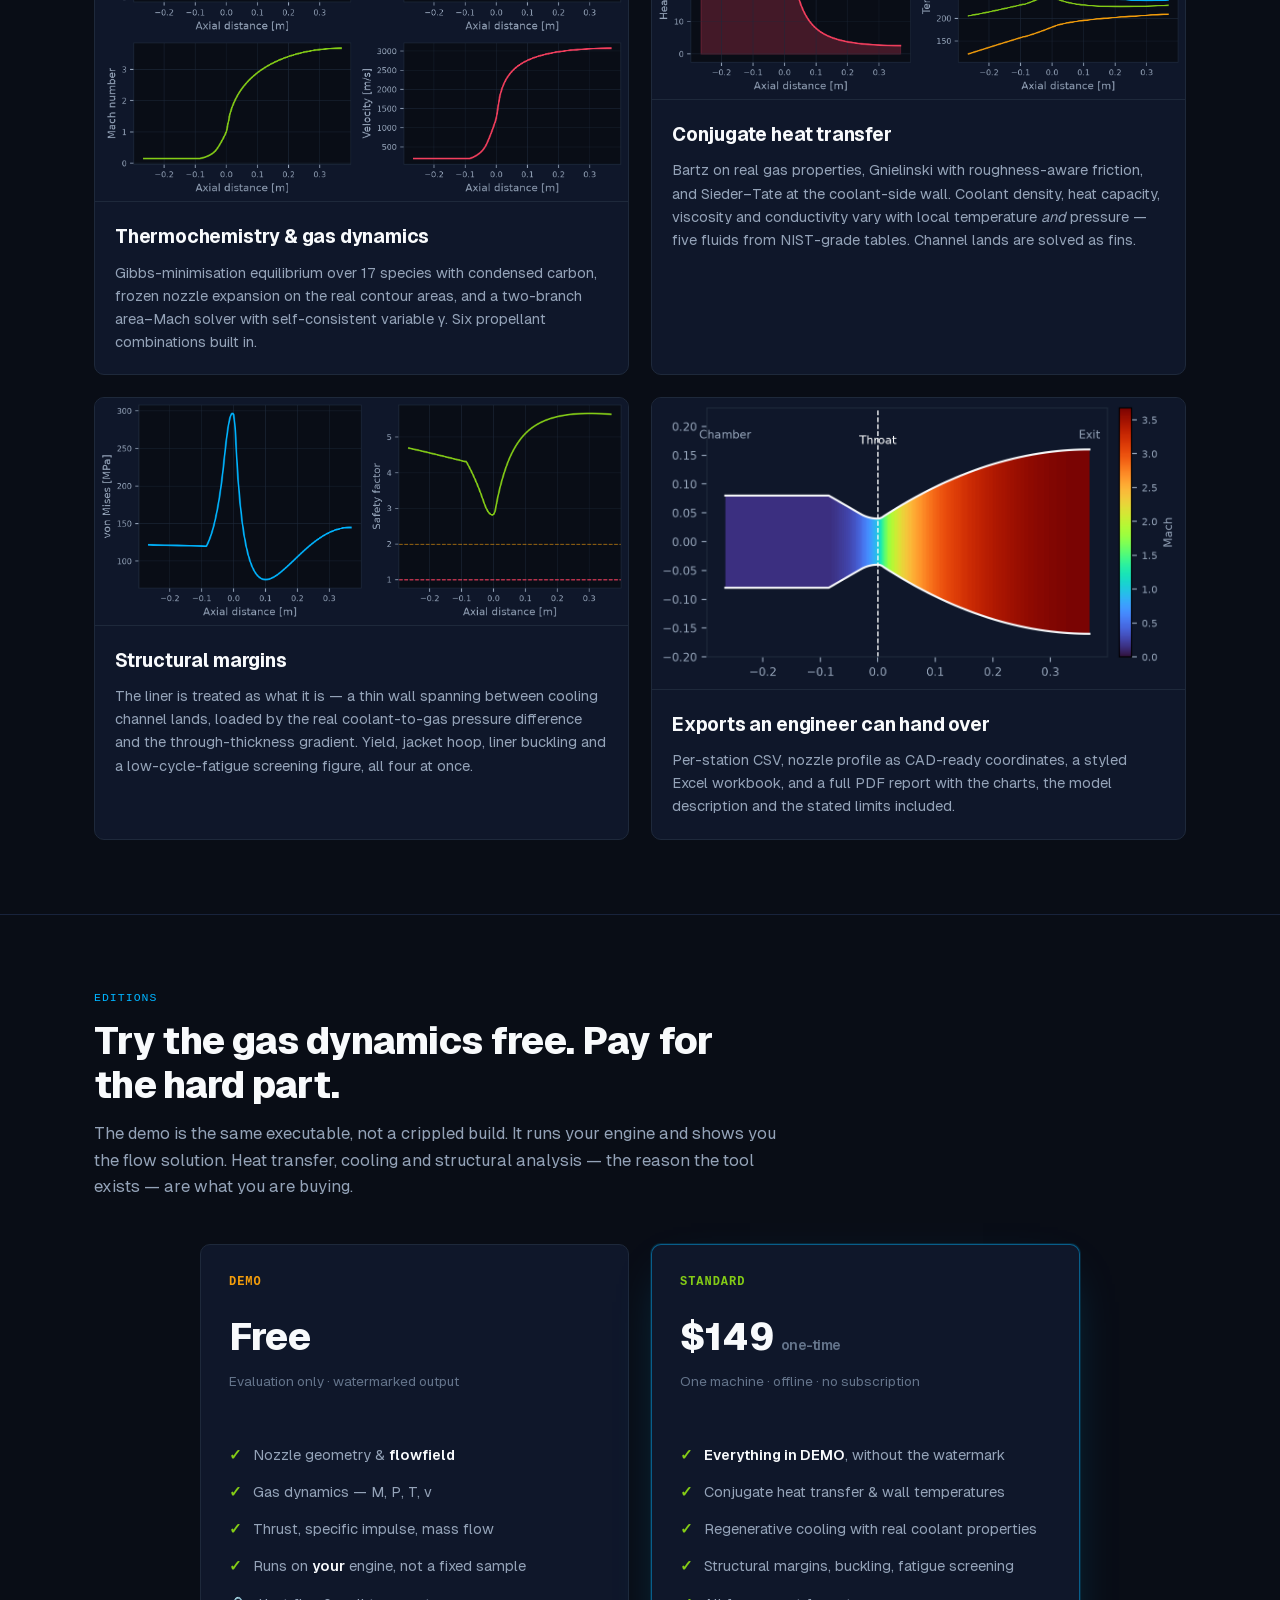
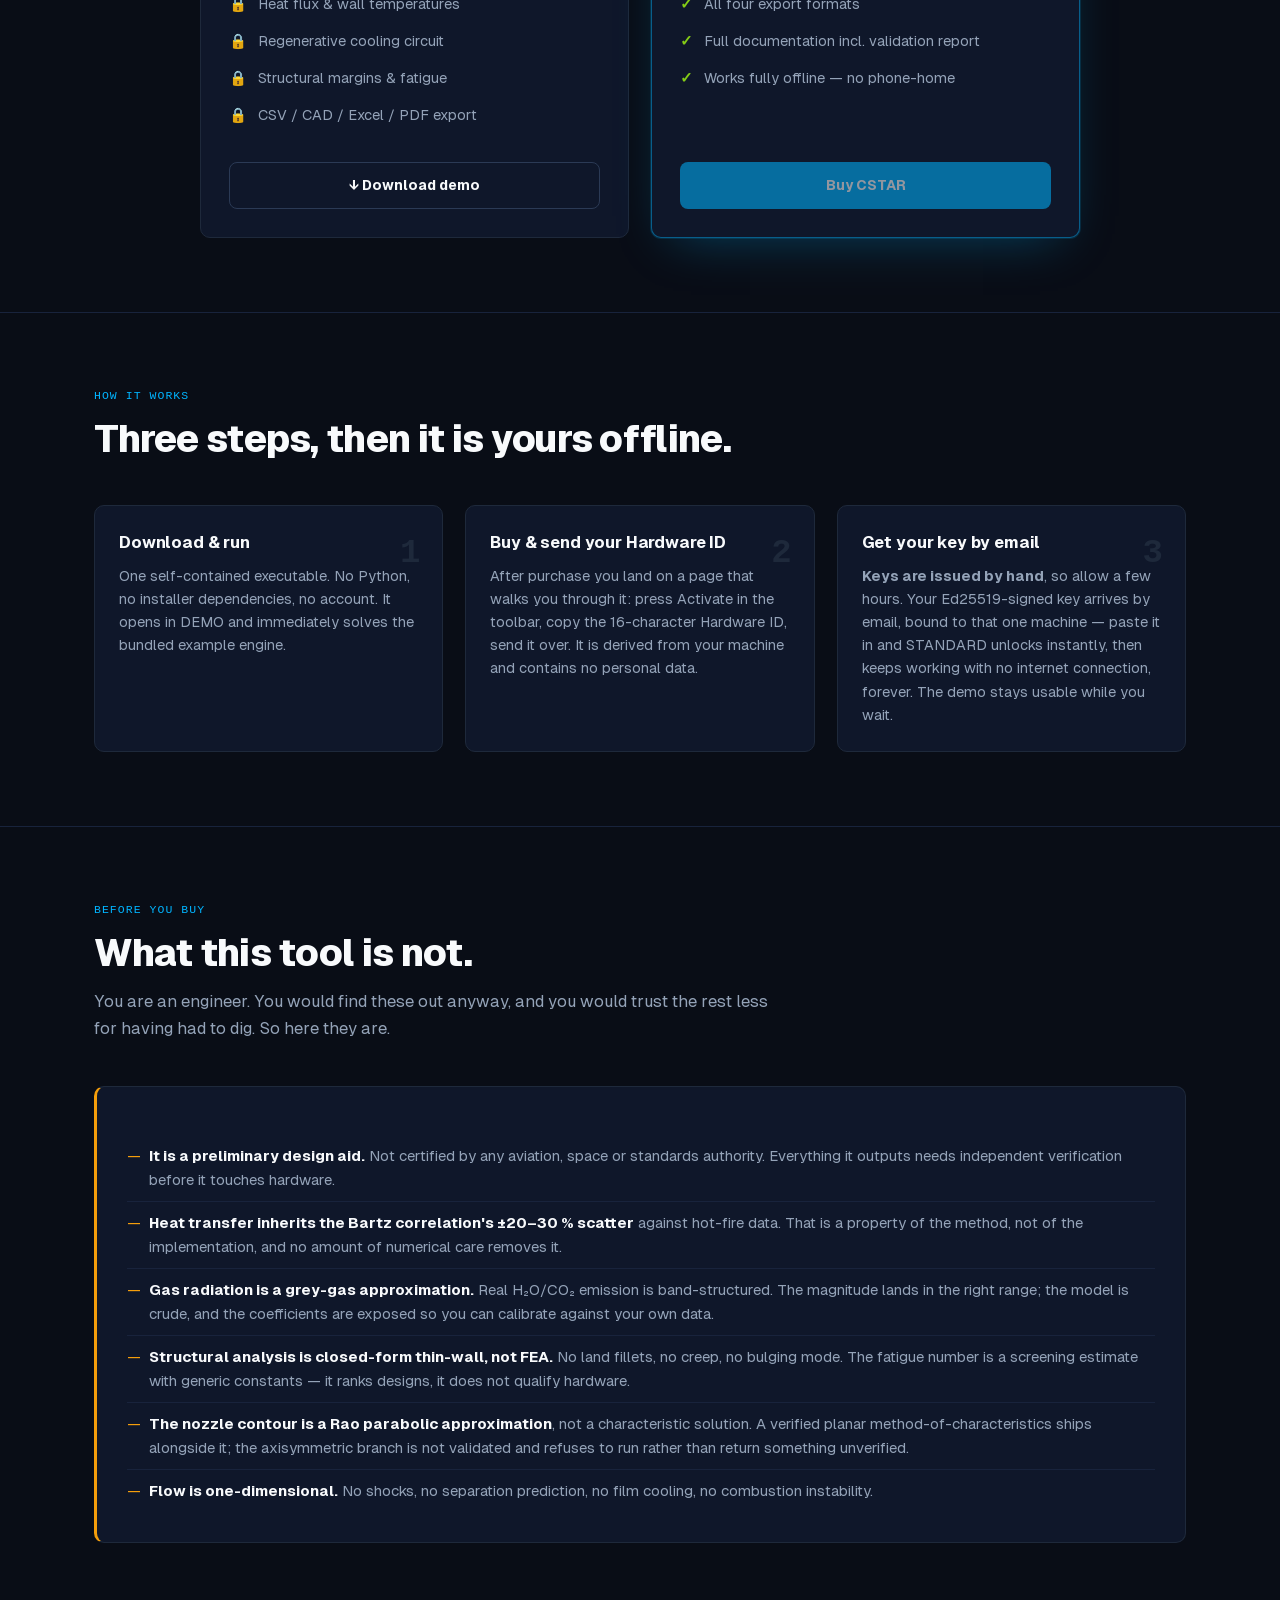
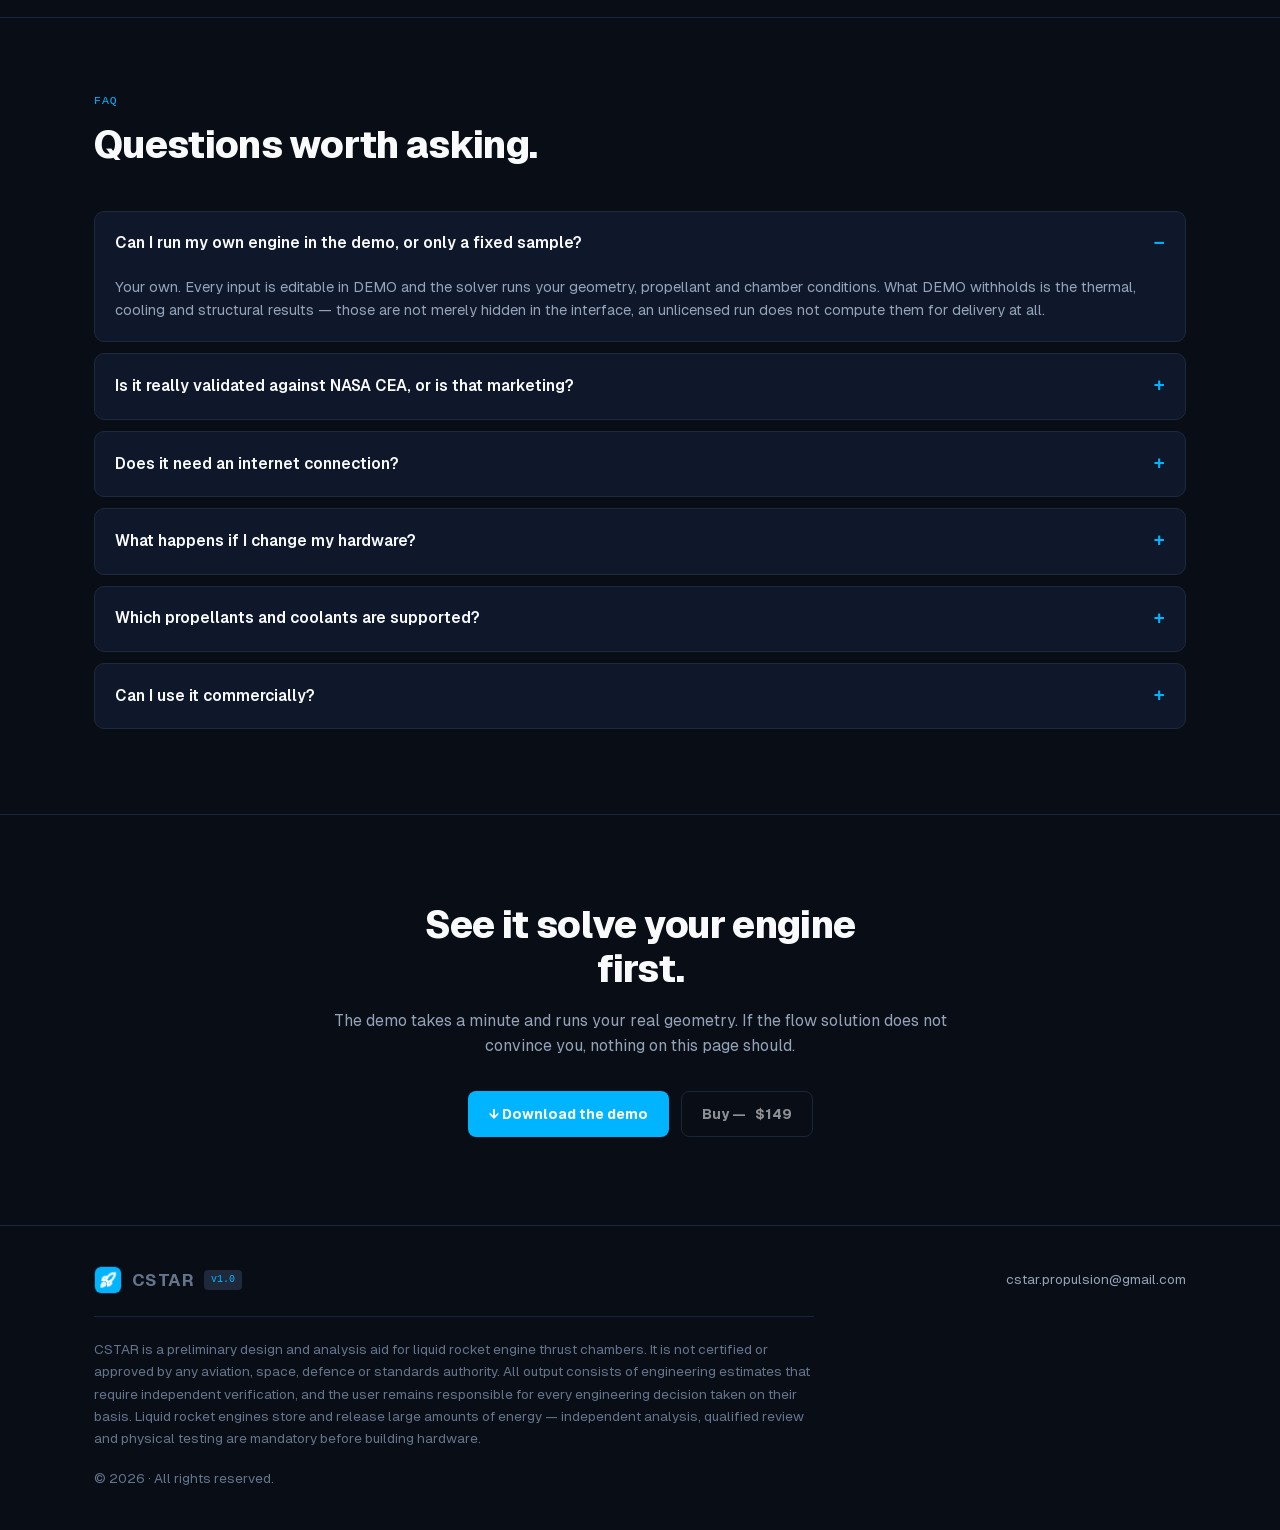
==== commit 60beea43: "Site: state plainly that keys are issued by hand and arrive by email The delivery model is manual, s" ====
--- a/index.html
+++ b/index.html
@@ -379,11 +379,11 @@
       </div>
       <div class="step">
         <h3>Buy &amp; send your Hardware ID</h3>
-        <p>After purchase, copy the Hardware ID shown in the activation dialog and send it over. It is a 16-character code derived from your machine — no personal data.</p>
+        <p>After purchase you land on a page that walks you through it: press Activate in the toolbar, copy the 16-character Hardware ID, send it over. It is derived from your machine and contains no personal data.</p>
       </div>
       <div class="step">
-        <h3>Paste your key</h3>
-        <p>You get back an RSA-signed license key bound to that machine. Paste it and STANDARD unlocks instantly. It keeps working with no internet connection, forever.</p>
+        <h3>Get your key by email</h3>
+        <p><b>Keys are issued by hand</b>, so allow a few hours. Your Ed25519-signed key arrives by email, bound to that one machine — paste it in and STANDARD unlocks instantly, then keeps working with no internet connection, forever. The demo stays usable while you wait.</p>
       </div>
     </div>
   </div>
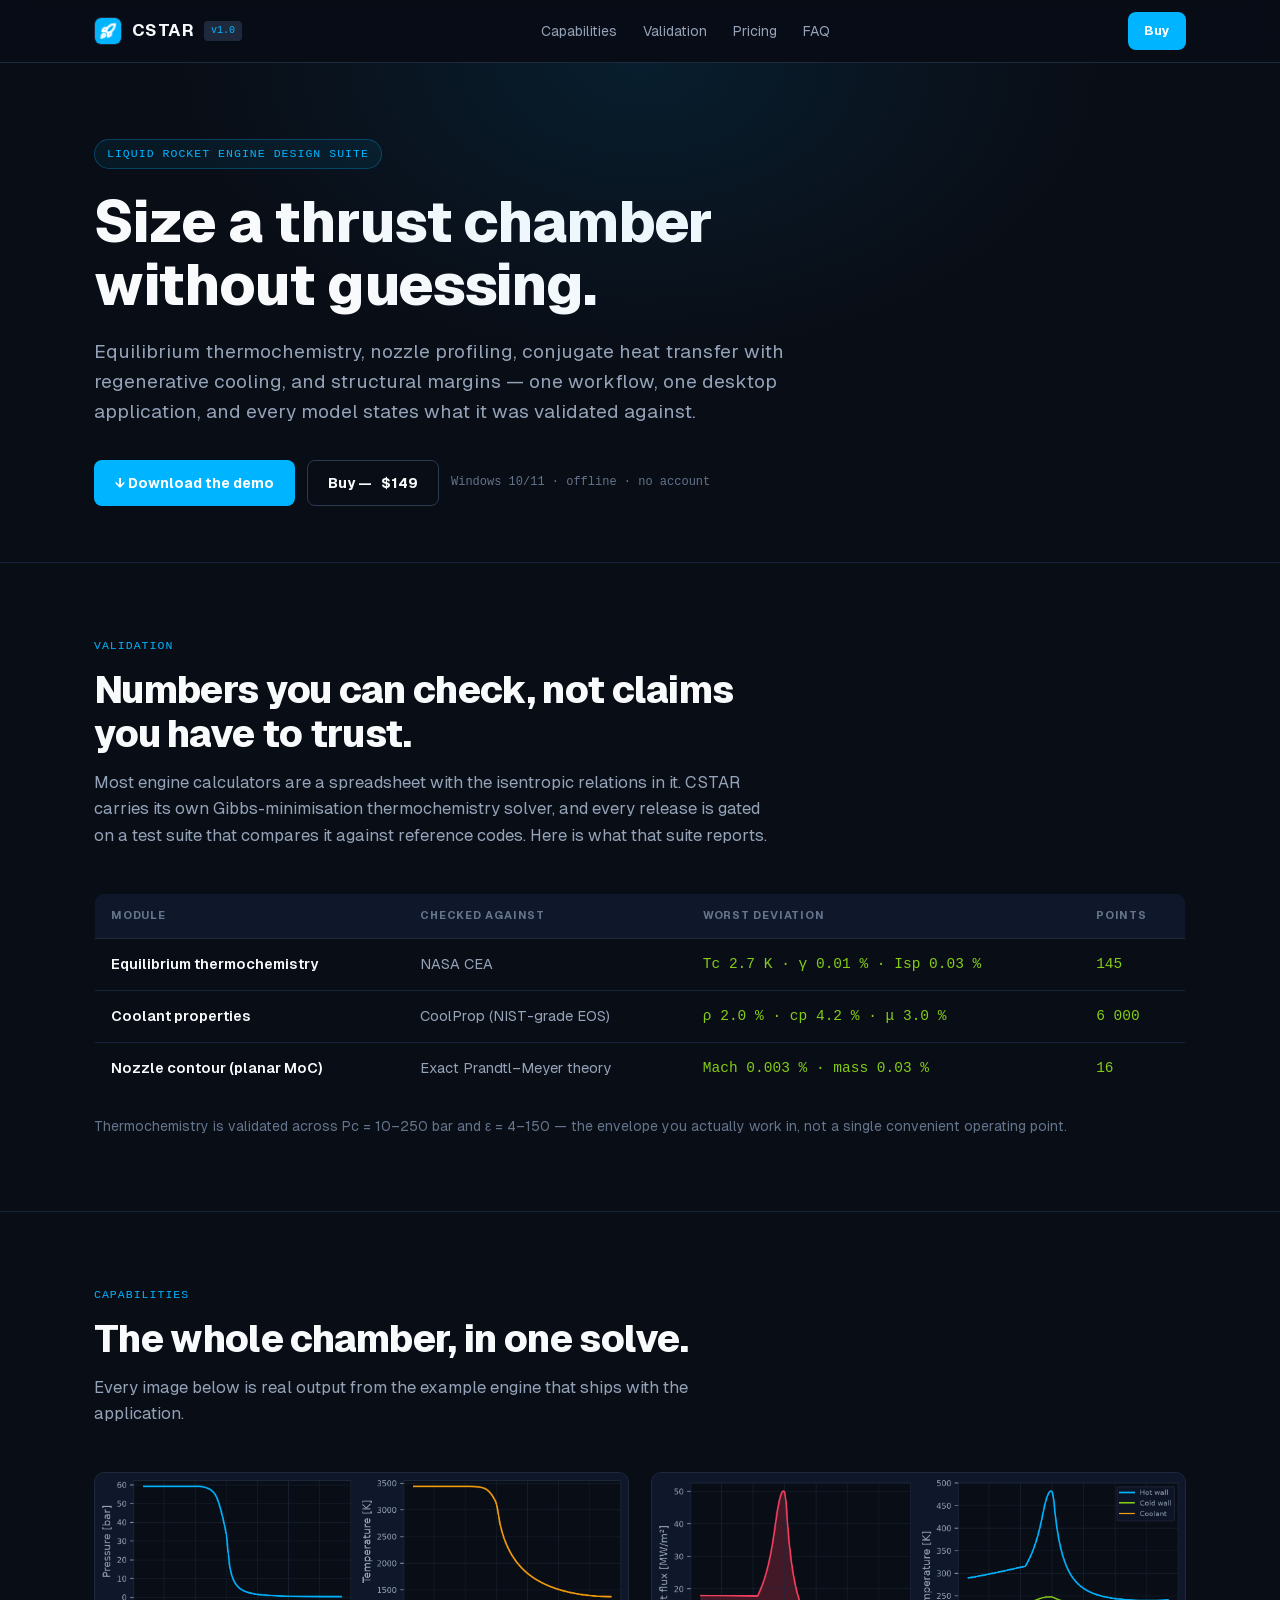
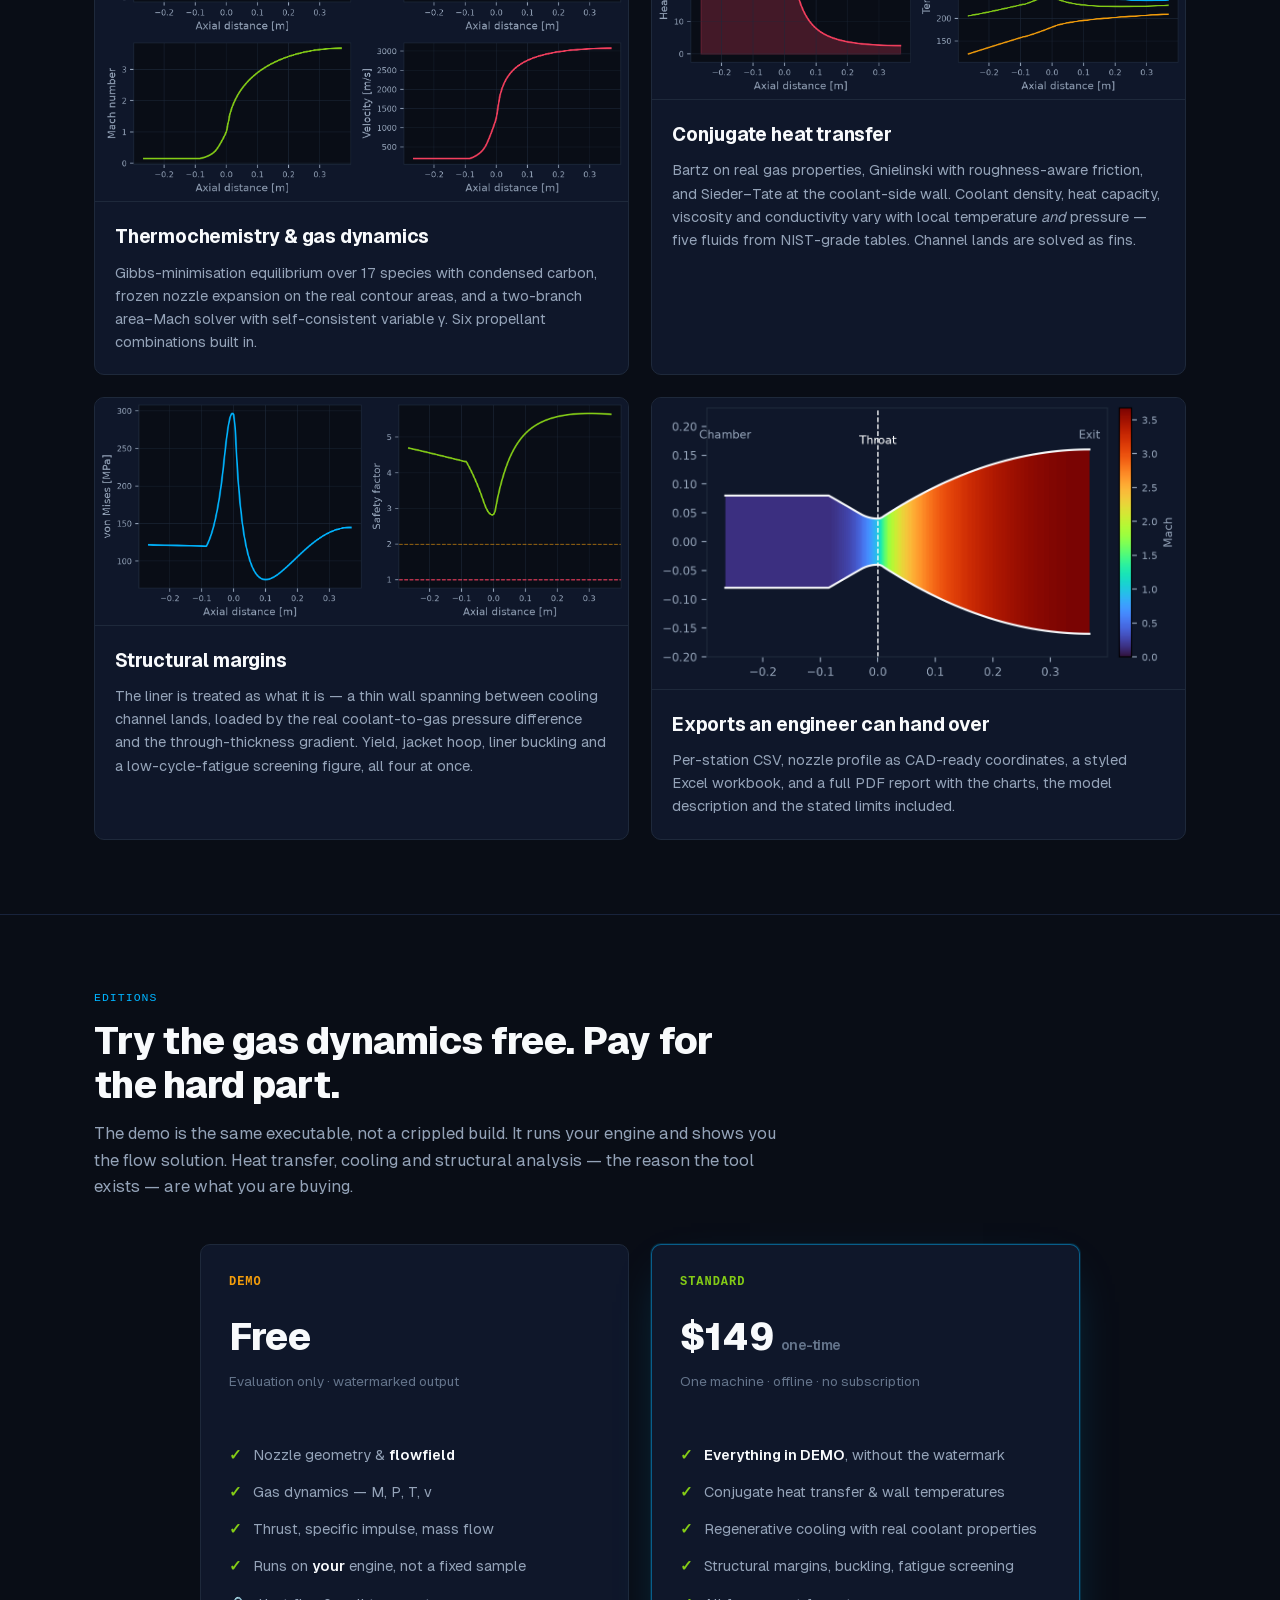
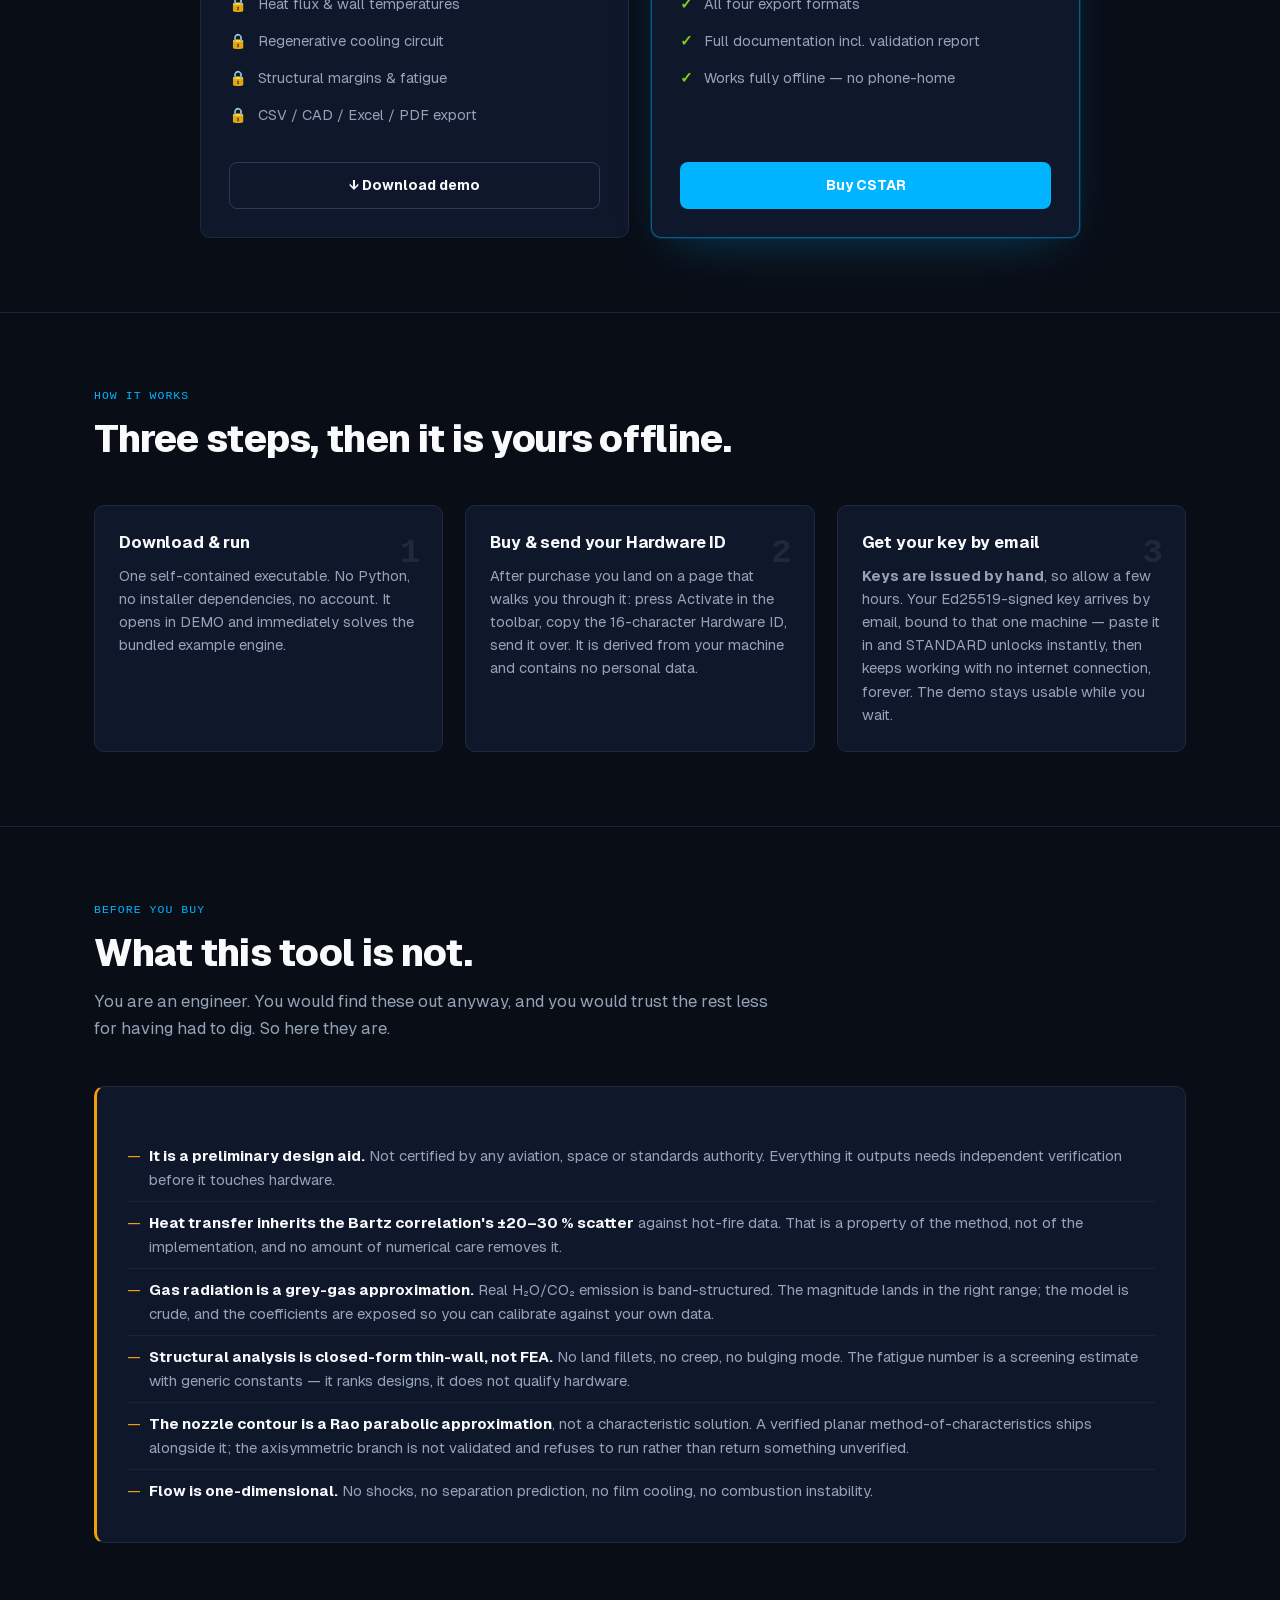
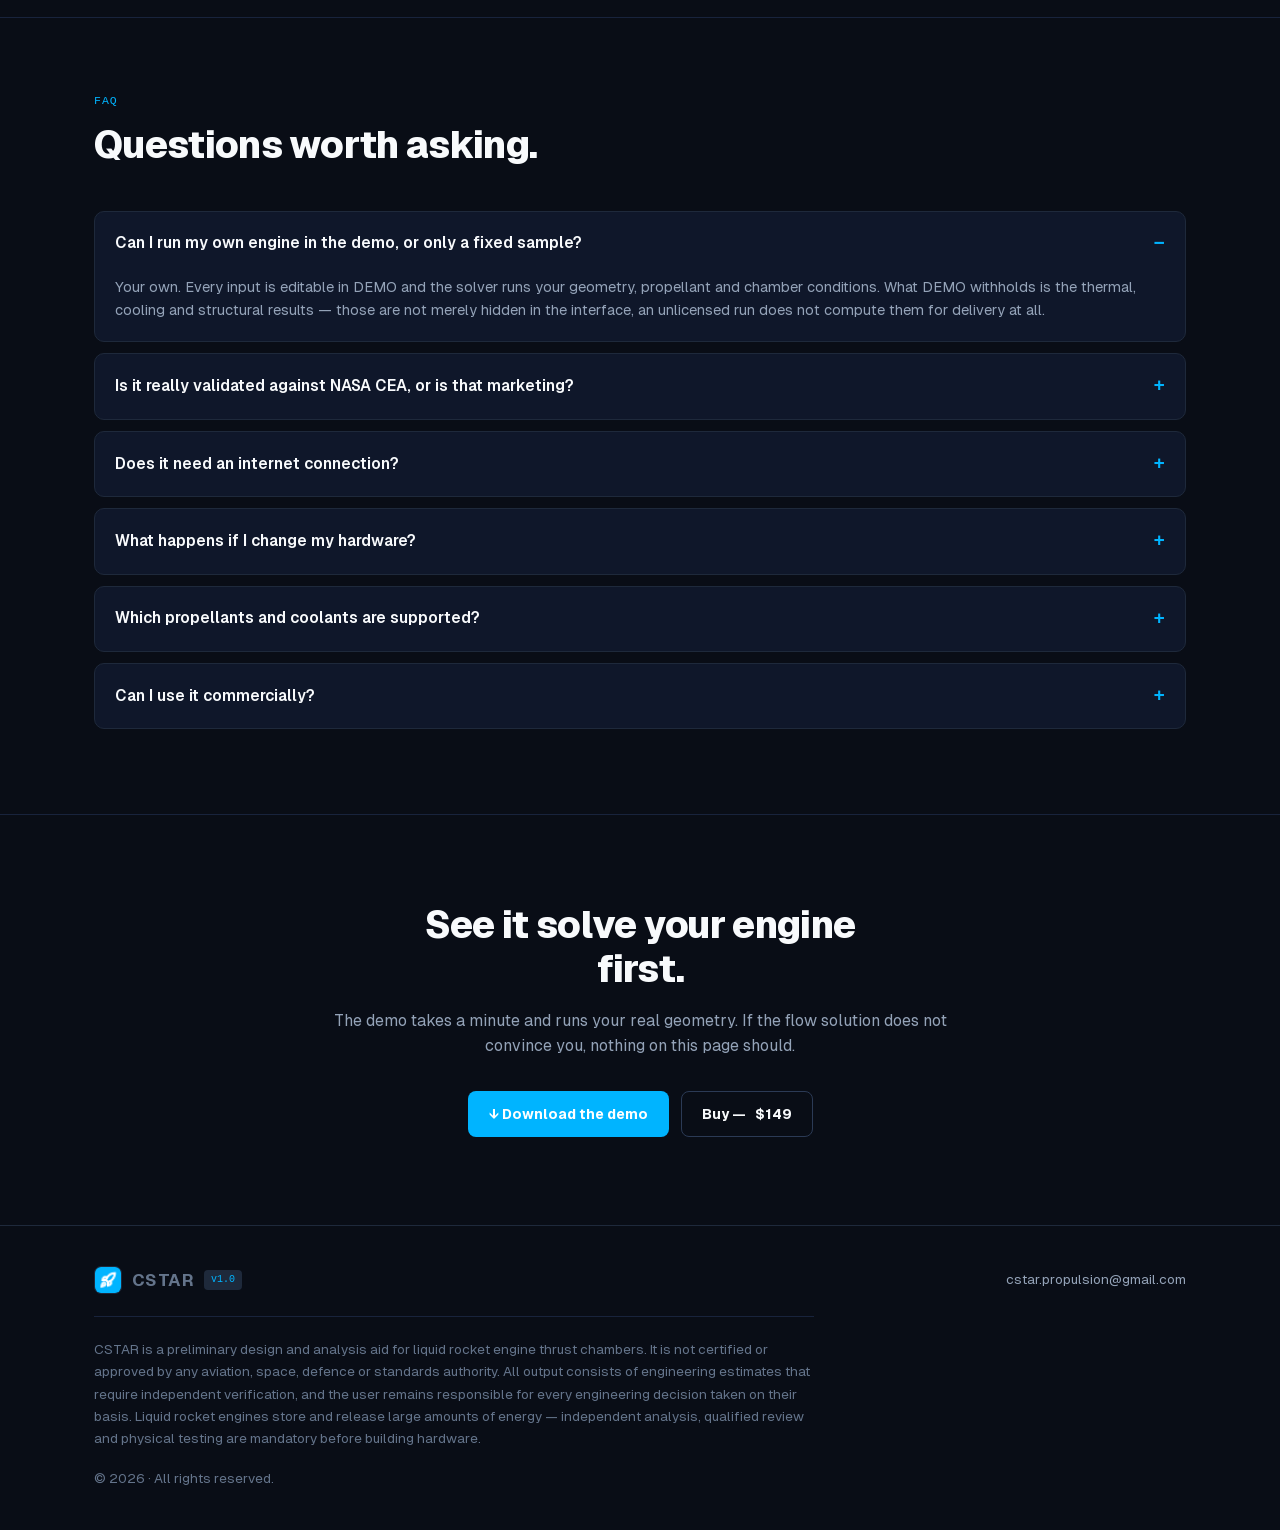
==== commit 4590d5ed: "Site: wire the NOWPayments checkout link Sets buyUrl, so the buy buttons now go to checkout instead " ====
--- a/index.html
+++ b/index.html
@@ -9,8 +9,8 @@
 
 <meta property="og:title" content="CSTAR — Liquid Rocket Engine Design Suite">
 <meta property="og:description" content="Thermochemistry validated against NASA CEA across 145 operating points. Conjugate heat transfer. Structural margins. One workflow.">
-<meta property="og:image" content="https://endrickn.github.io/cstar-site/assets/flowfield.png">
-<meta property="og:url" content="https://endrickn.github.io/cstar-site/">
+<meta property="og:image" content="https://www.cstar.space/assets/flowfield.png">
+<meta property="og:url" content="https://www.cstar.space/">
 <meta property="og:type" content="website">
 
 <style>
@@ -495,7 +495,7 @@
 const SITE_CONFIG = {
   price:        '$149',
   priceNote:    'one-time',
-  buyUrl:       '',                         // ← NOWPayments checkout link
+  buyUrl:       'https://nowpayments.io/payment/?iid=5807583421',
   demoUrl:      'https://github.com/EndrickN/cstar-site/releases/latest/download/CSTAR_v1.0.exe',
   contactEmail: 'cstar.propulsion@gmail.com',   // ← your address
 };
@@ -512,6 +512,11 @@
   document.querySelectorAll('[data-buy]').forEach(a => {
     if (cfg.buyUrl) {
       a.href = cfg.buyUrl;
+      // Open checkout in its own tab so this page survives behind it. The
+      // provider may not redirect anywhere useful after payment, and the
+      // buyer still has to come back here for the activation instructions.
+      a.target = '_blank';
+      a.rel = 'noopener';
       a.removeAttribute('data-unset');
     } else if (a.getAttribute('href') !== '#pricing') {
       // No checkout configured yet — take the enquiry by email rather than
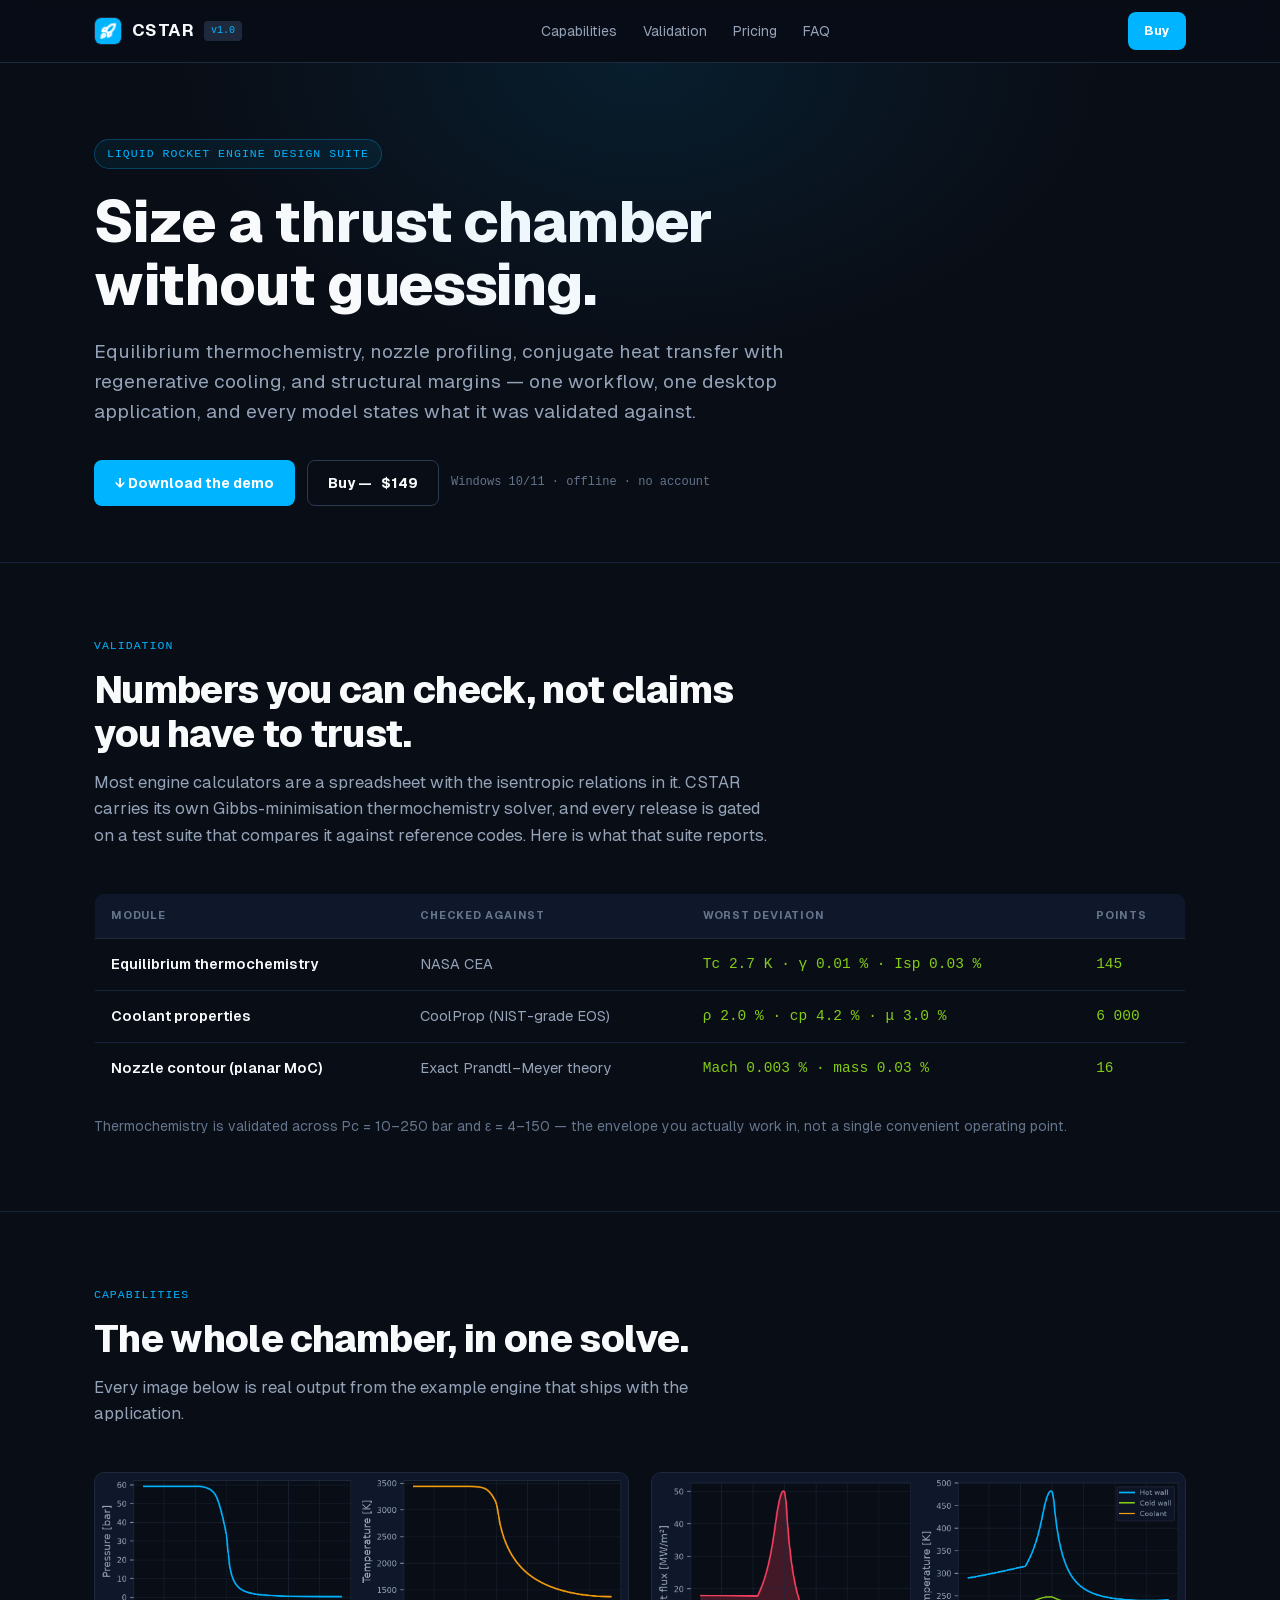
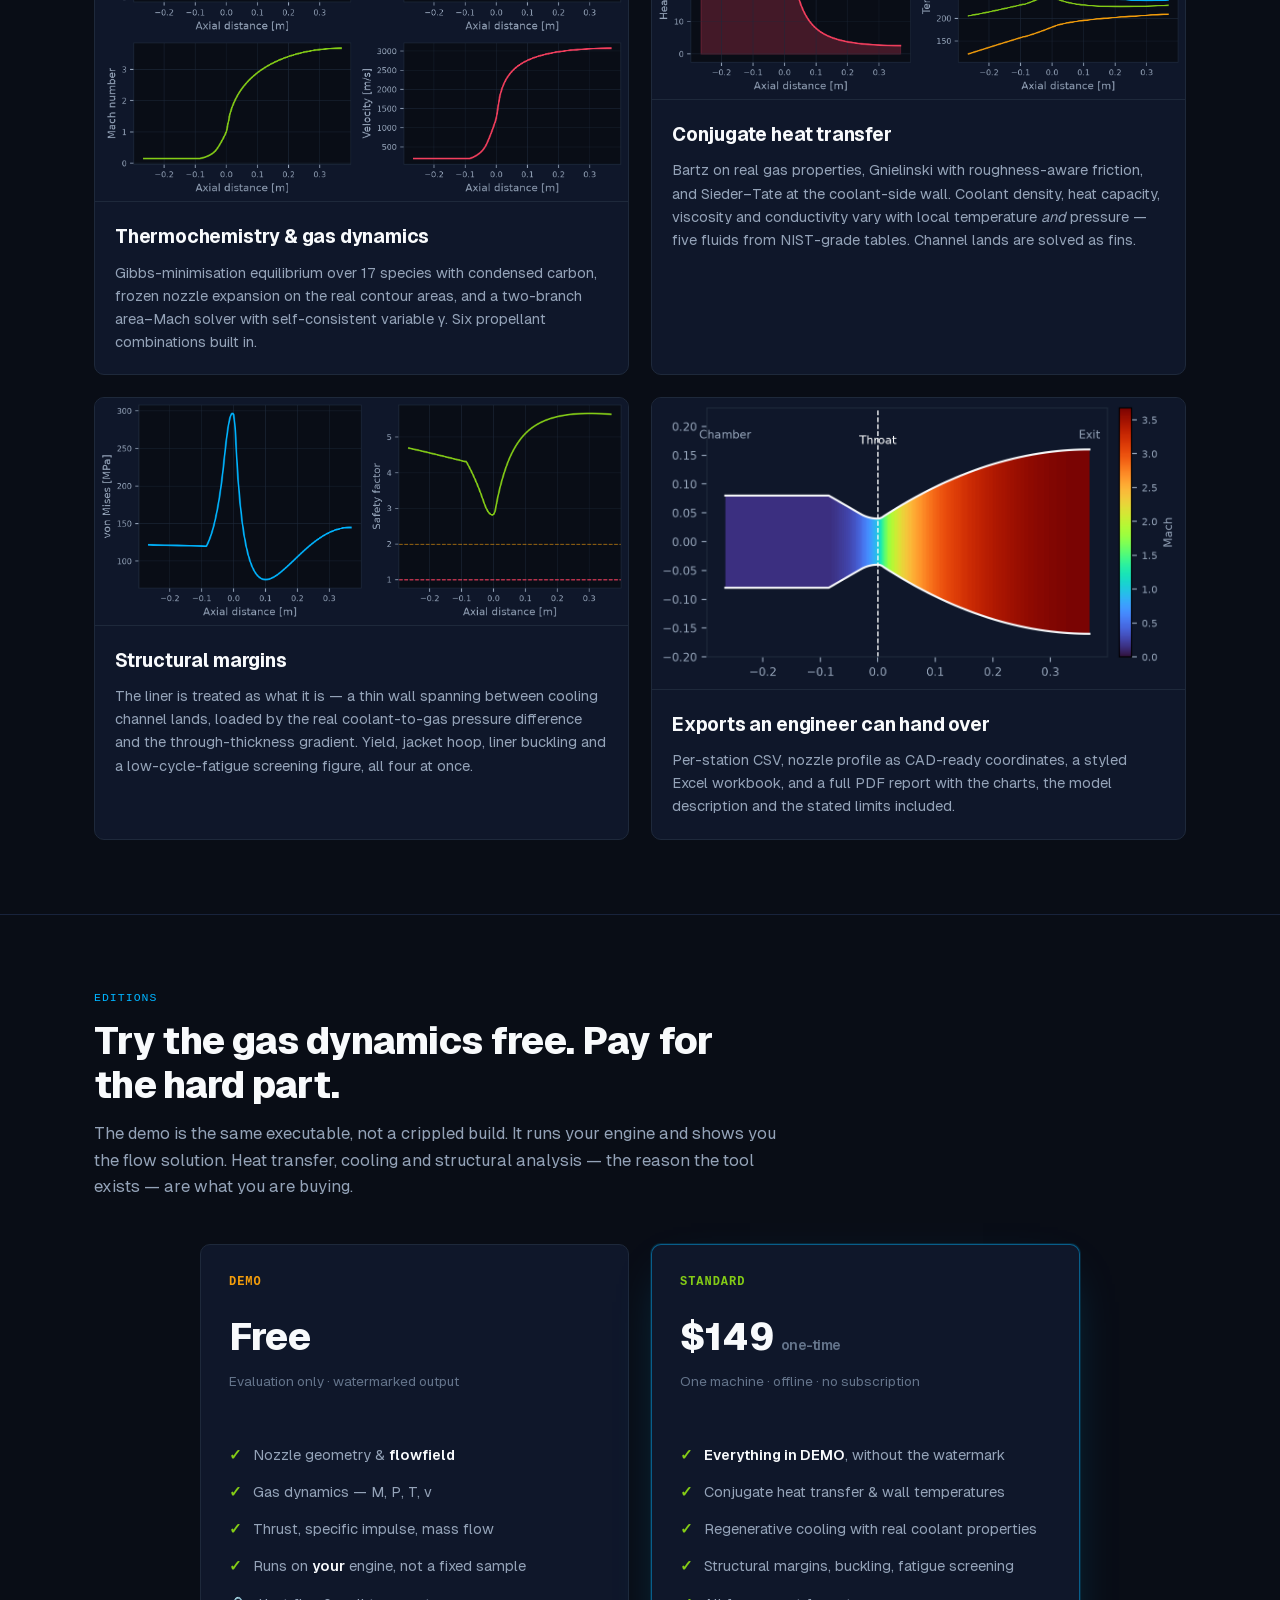
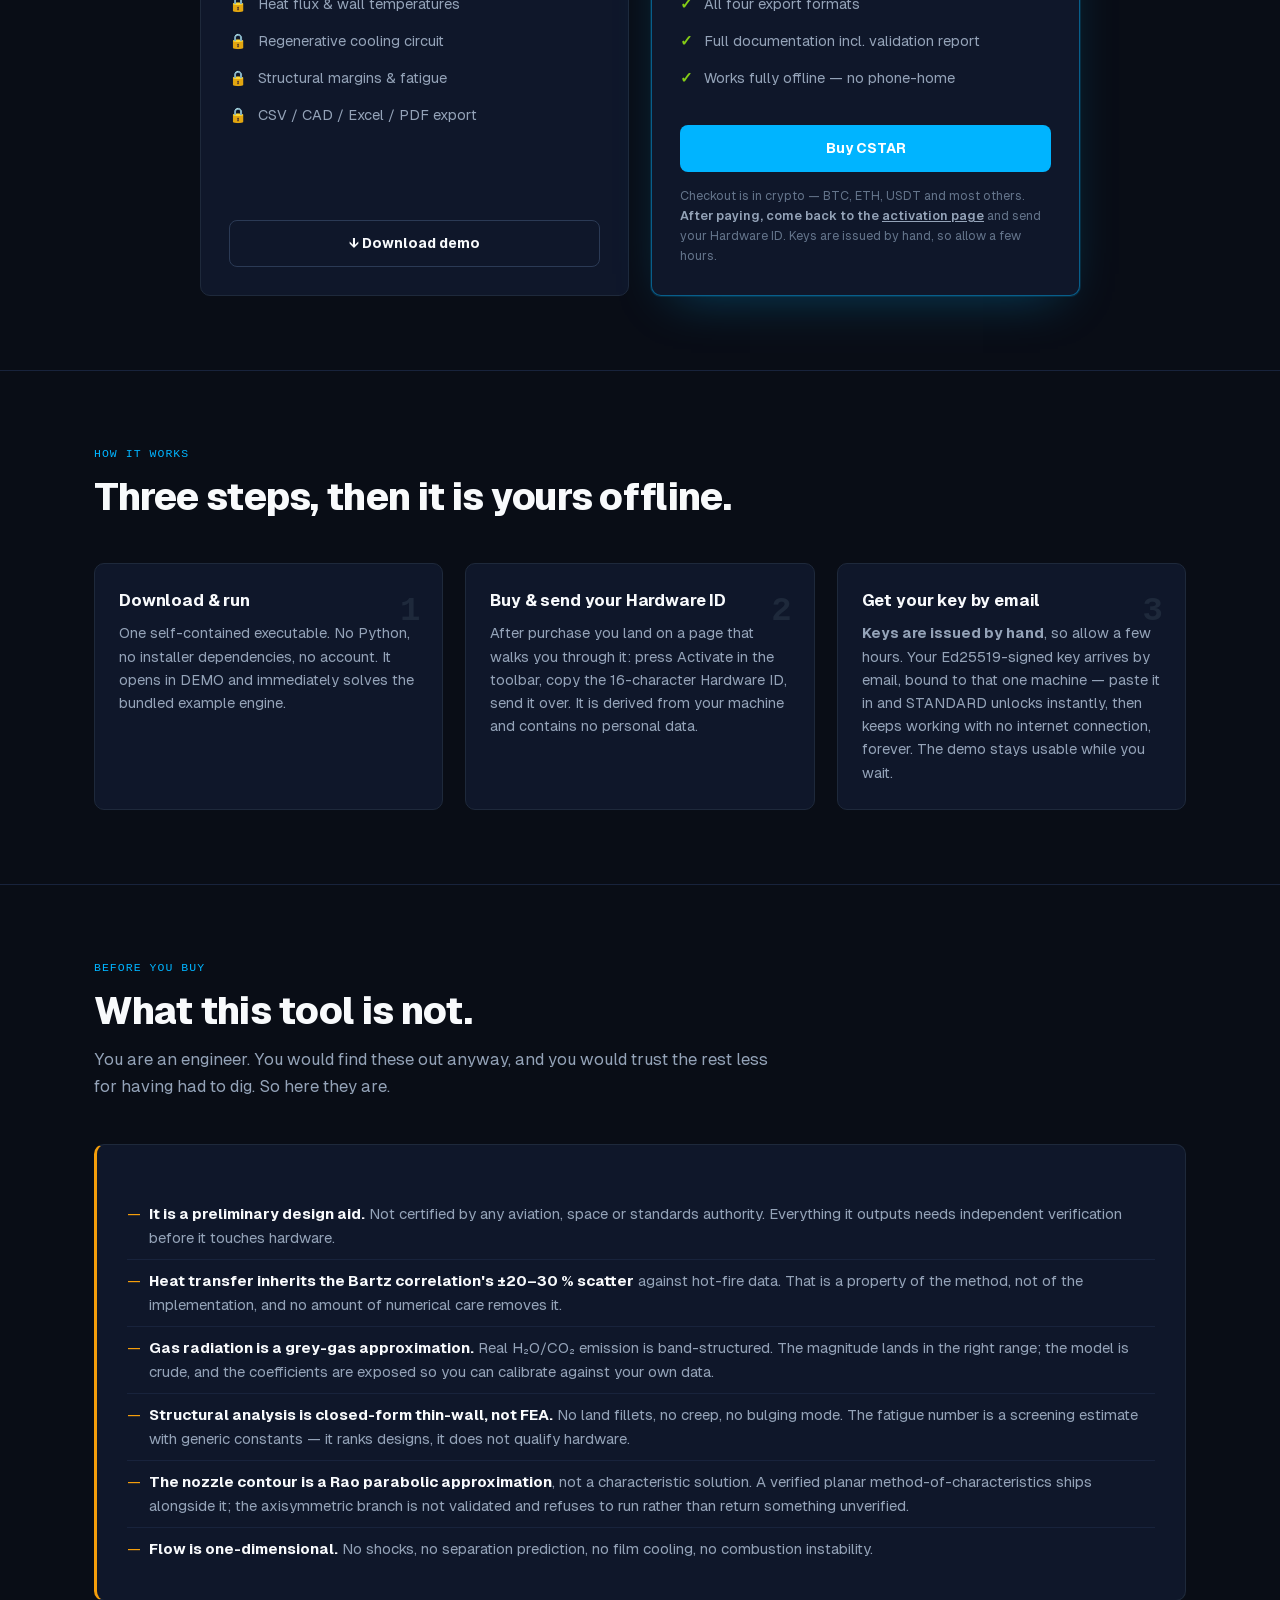
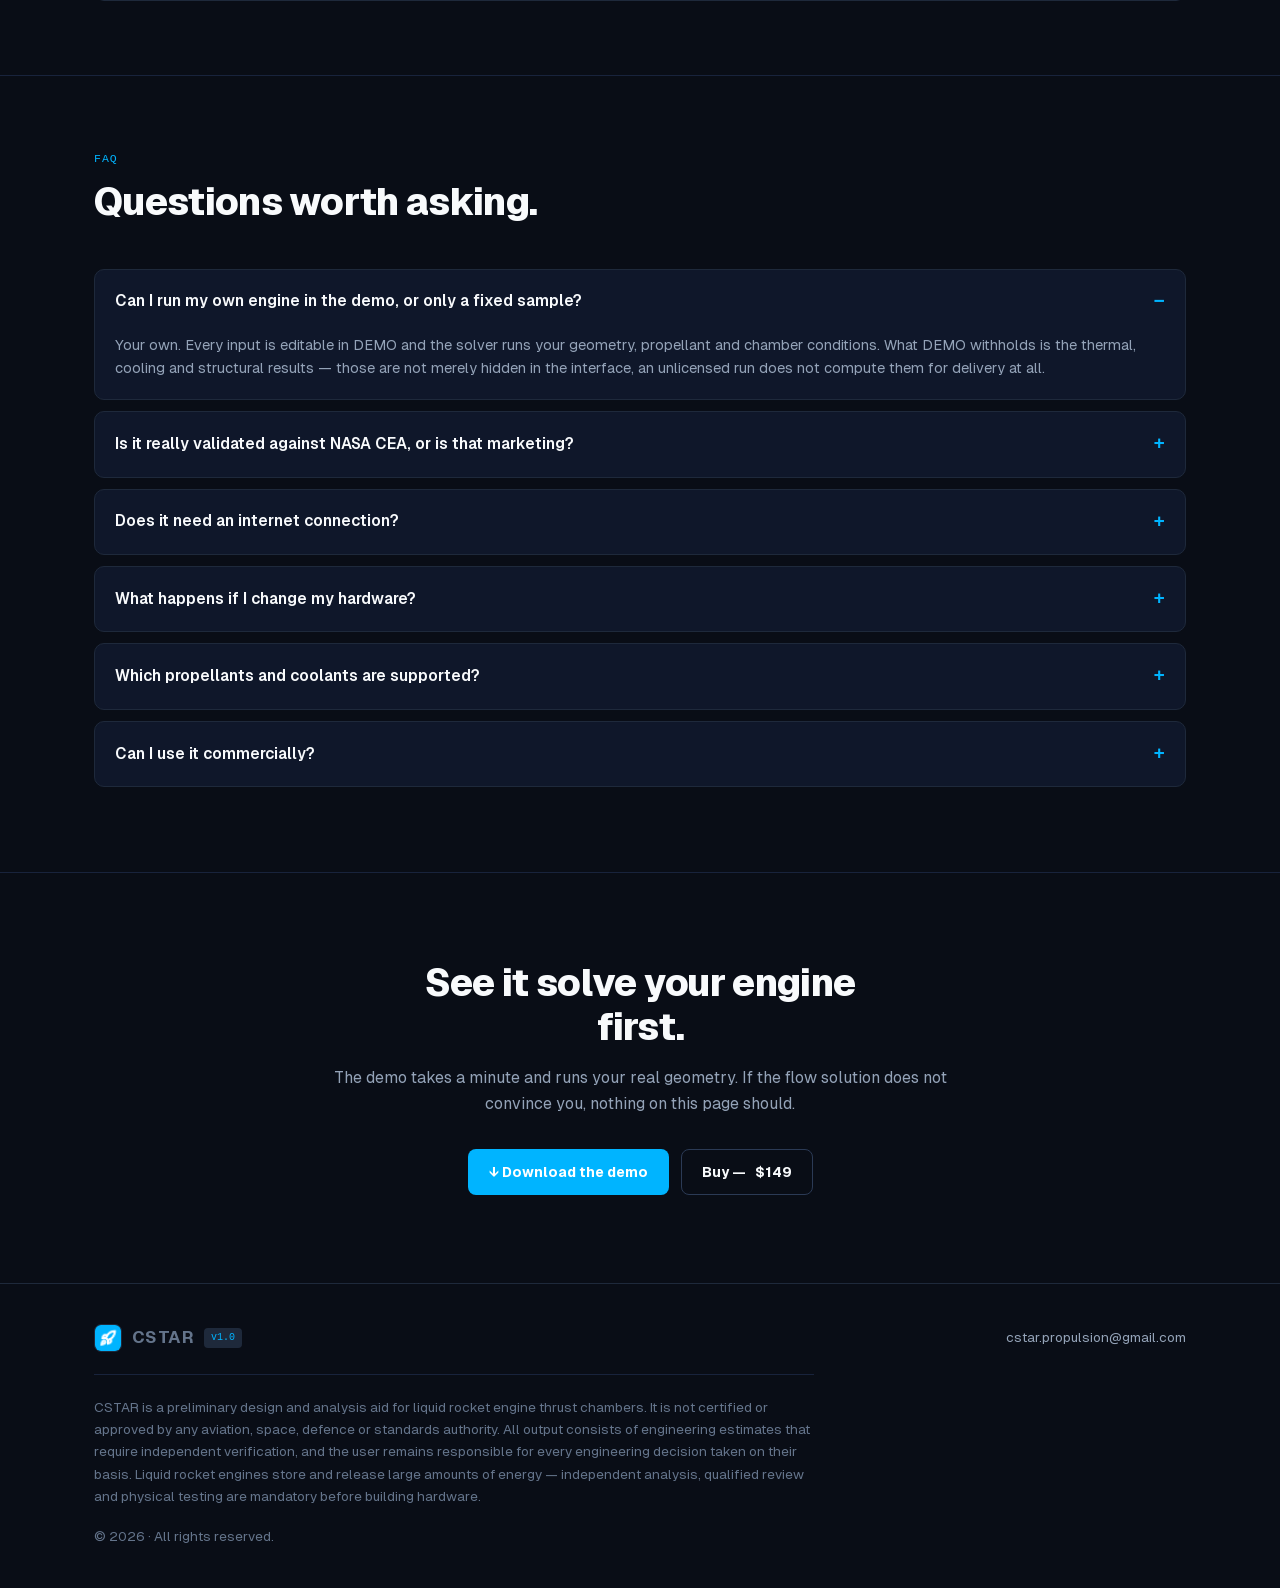
==== commit 1233194c: "Site: point at the new checkout and spell out what happens after payment The checkout hides the orde" ====
--- a/index.html
+++ b/index.html
@@ -103,6 +103,9 @@
 .ed-price{font-size:38px;font-weight:800;letter-spacing:-.02em;margin:14px 0 4px}
 .ed-price small{font-size:14px;font-weight:600;color:var(--text-3)}
 .ed-note{color:var(--text-3);font-size:13.5px;margin-bottom:22px}
+.buy-steps{margin-top:14px;font-size:12.5px;line-height:1.62;color:var(--text-3)}
+.buy-steps b{color:var(--text-2);font-weight:600}
+.buy-steps a{color:var(--accent-blue);text-decoration:underline}
 .ed ul{list-style:none;margin:22px 0;flex:1}
 .ed li{display:flex;gap:11px;padding:7px 0;font-size:14.5px;color:var(--text-2);align-items:flex-start}
 .ed li b{color:var(--text);font-weight:600}
@@ -360,6 +363,16 @@
           <li><span class="tick">✓</span><span>Works fully offline — no phone-home</span></li>
         </ul>
         <a class="btn btn-primary" data-buy href="#">Buy CSTAR</a>
+        <!-- Said here, on a page we control, rather than left to the checkout:
+             the provider hides the order description behind a "more details"
+             toggle almost nobody opens. Surprises at the payment step are what
+             lose the sale, not the payment method itself. -->
+        <p class="buy-steps">
+          Checkout is in crypto — BTC, ETH, USDT and most others.<br>
+          <b>After paying, come back to the
+          <a href="activate.html">activation page</a></b> and send your
+          Hardware ID. Keys are issued by hand, so allow a few hours.
+        </p>
       </div>
     </div>
   </div>
@@ -495,7 +508,7 @@
 const SITE_CONFIG = {
   price:        '$149',
   priceNote:    'one-time',
-  buyUrl:       'https://nowpayments.io/payment/?iid=5807583421',
+  buyUrl:       'https://nowpayments.io/payment?iid=5103220243',
   demoUrl:      'https://github.com/EndrickN/cstar-site/releases/latest/download/CSTAR_v1.0.exe',
   contactEmail: 'cstar.propulsion@gmail.com',   // ← your address
 };
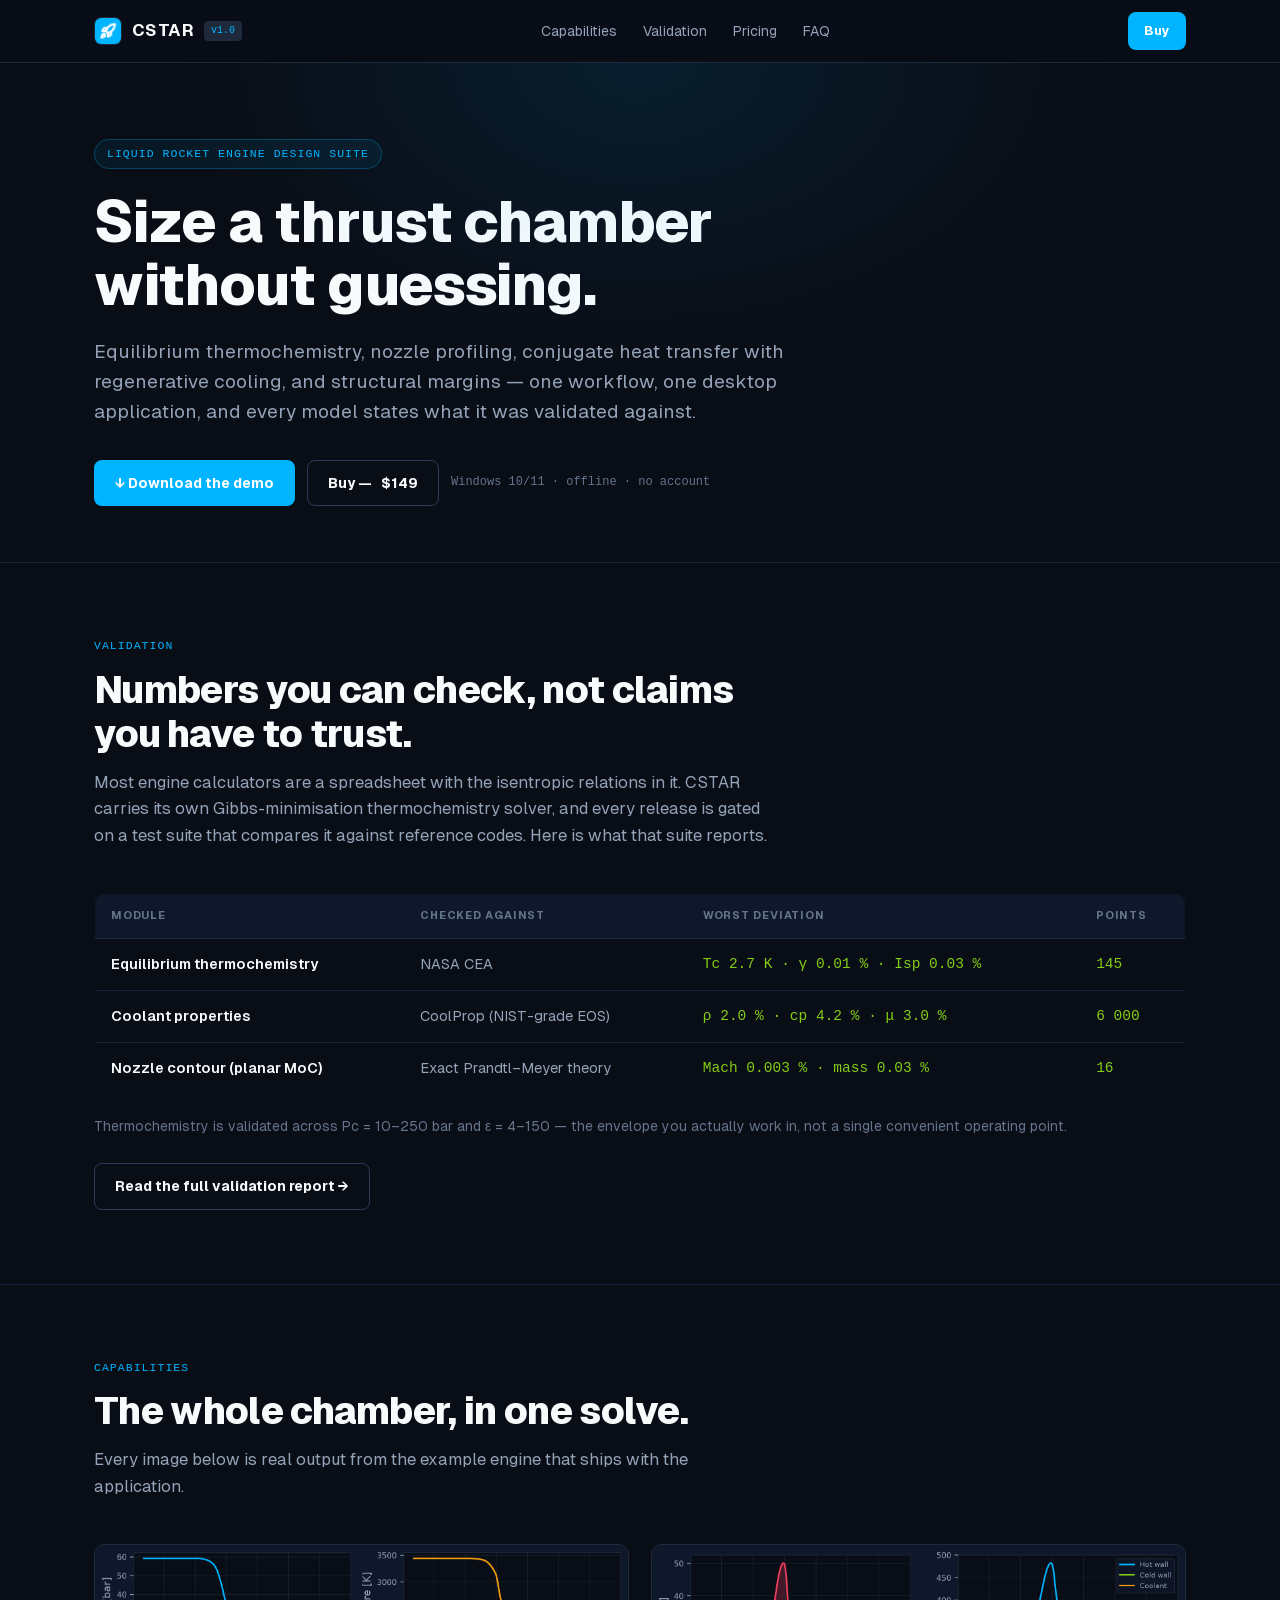
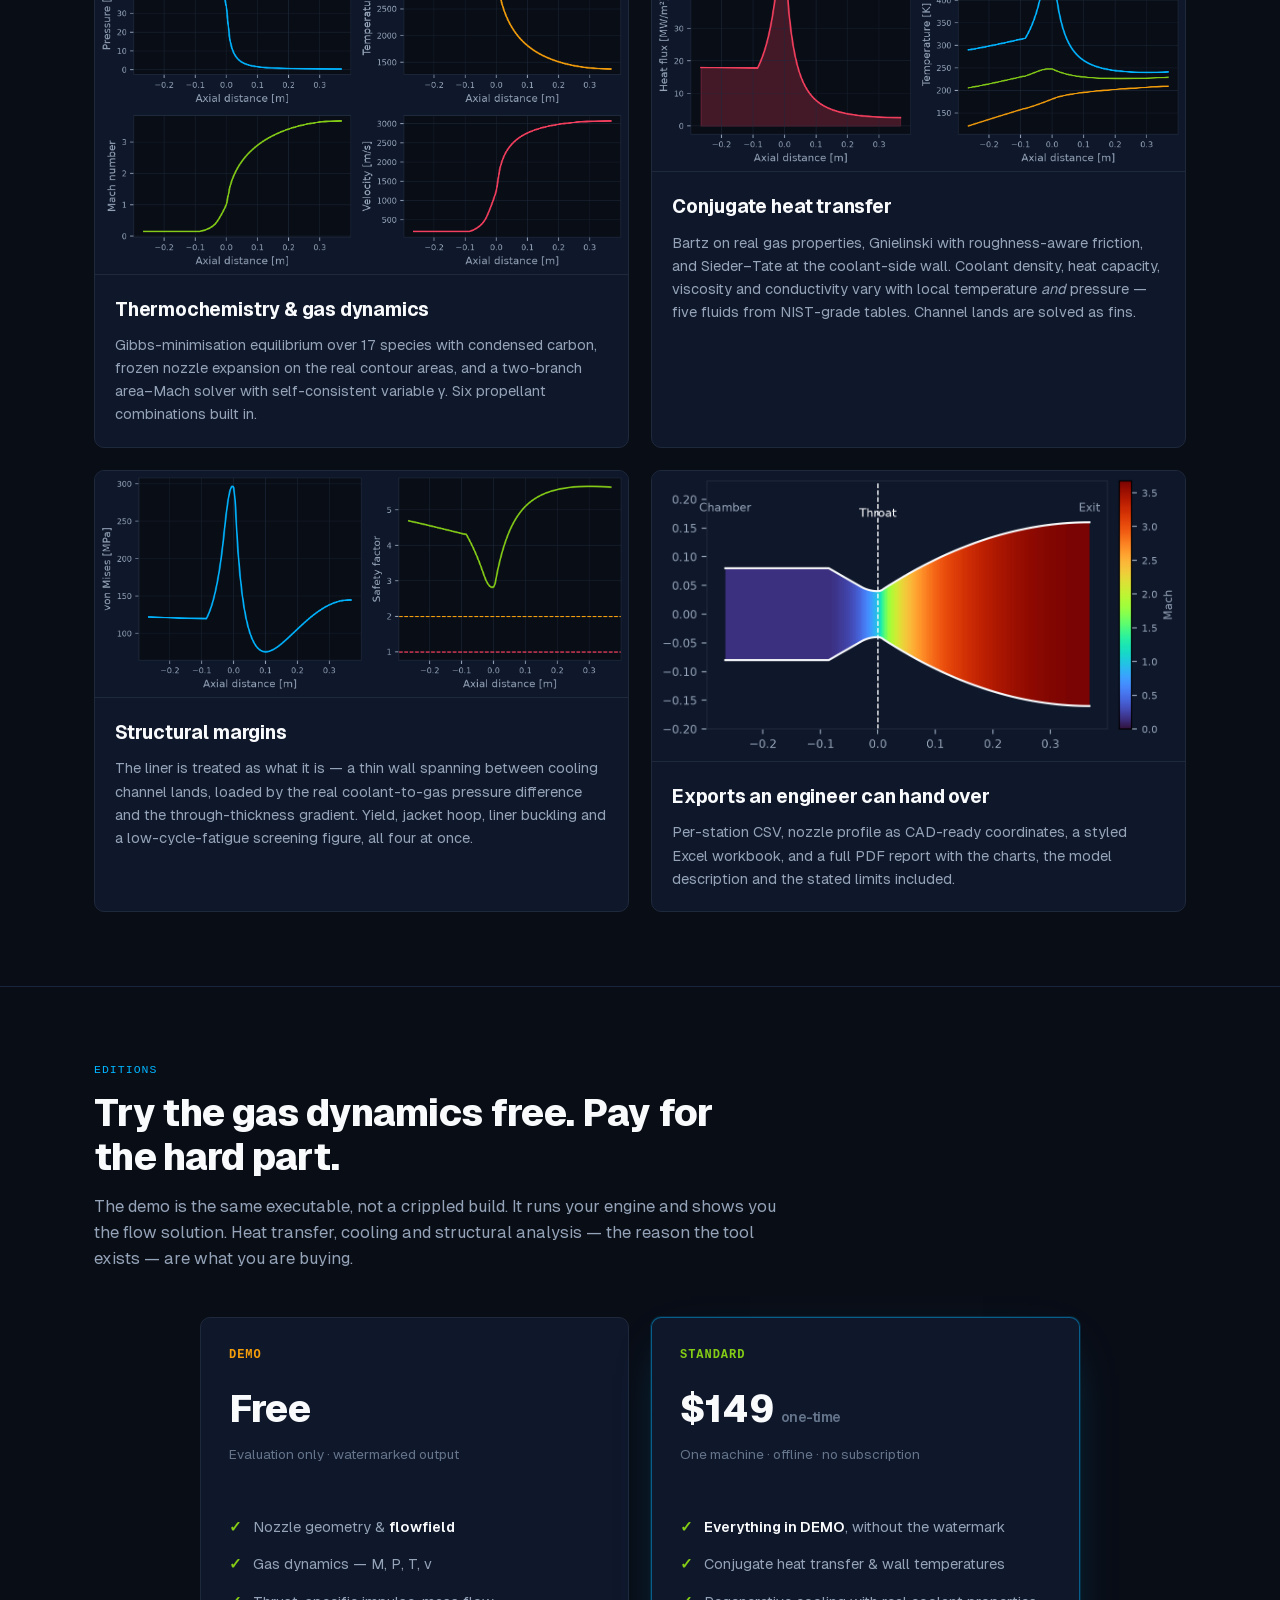
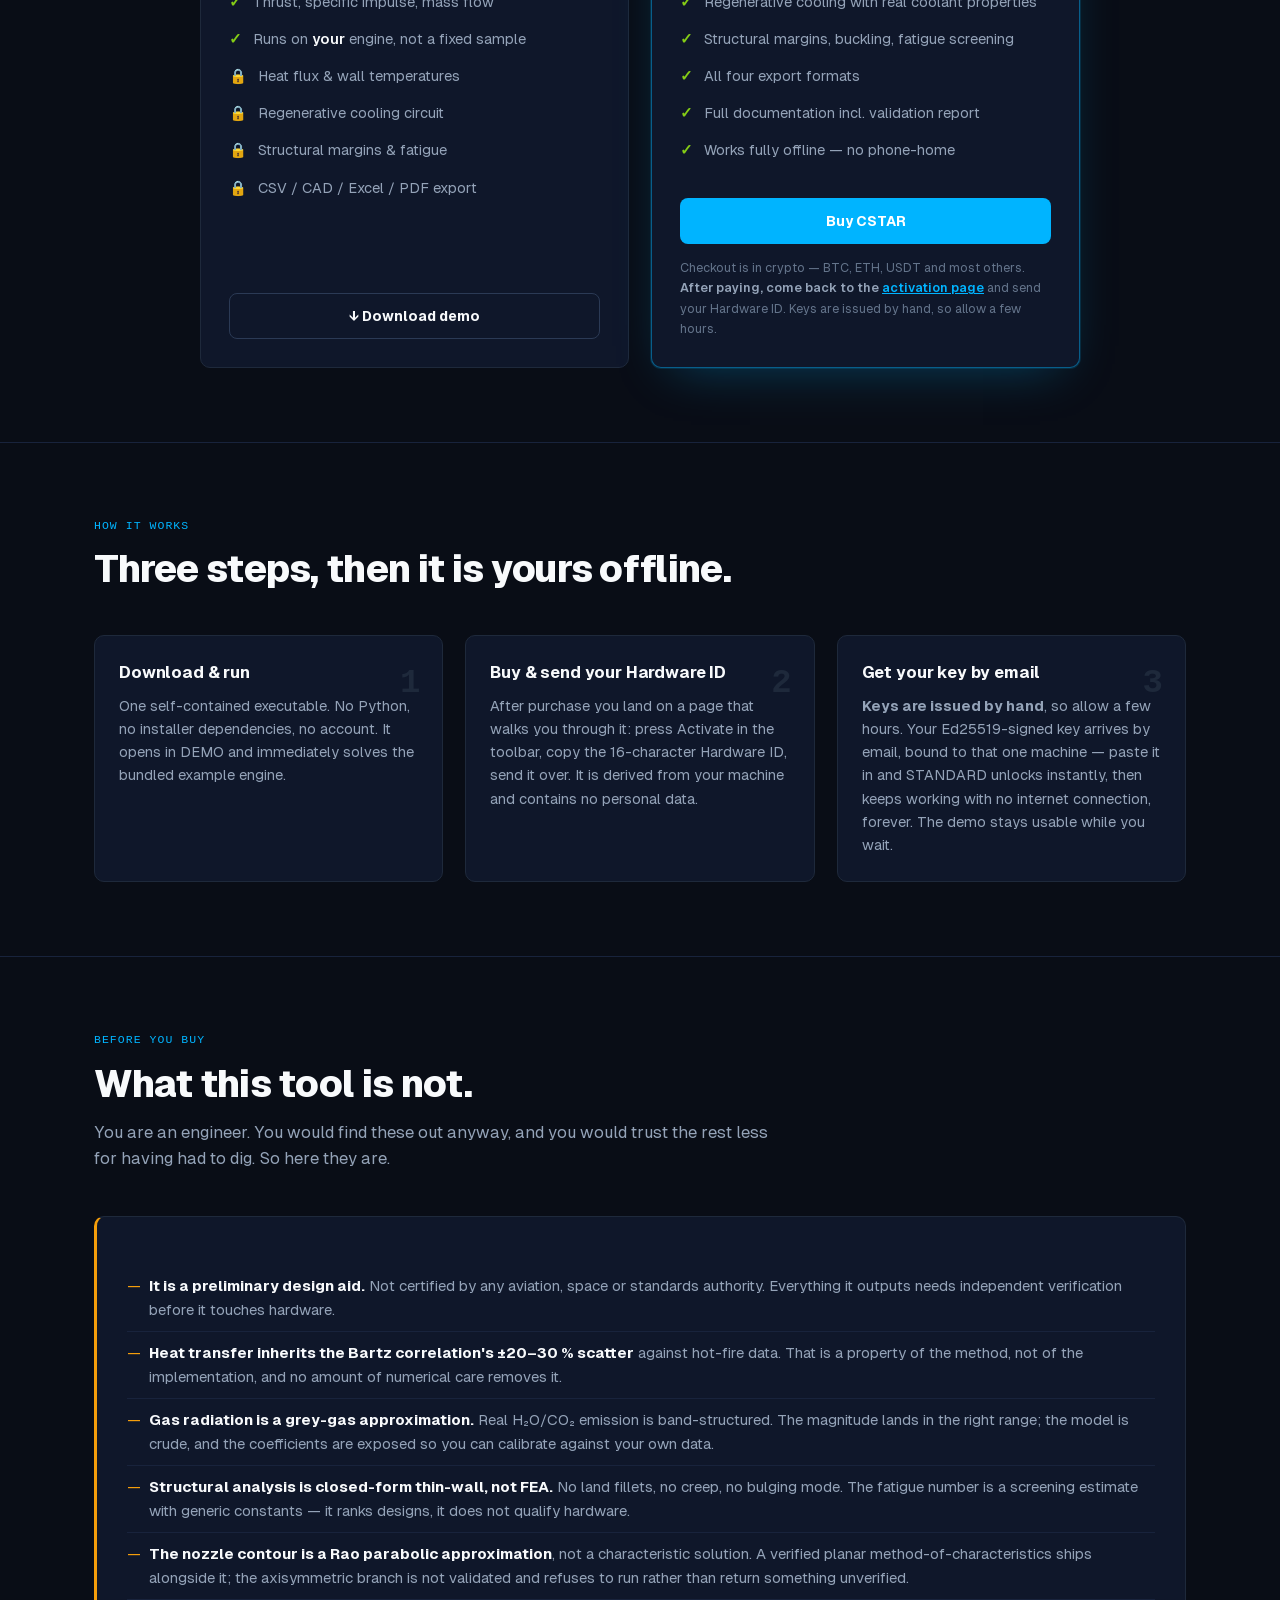
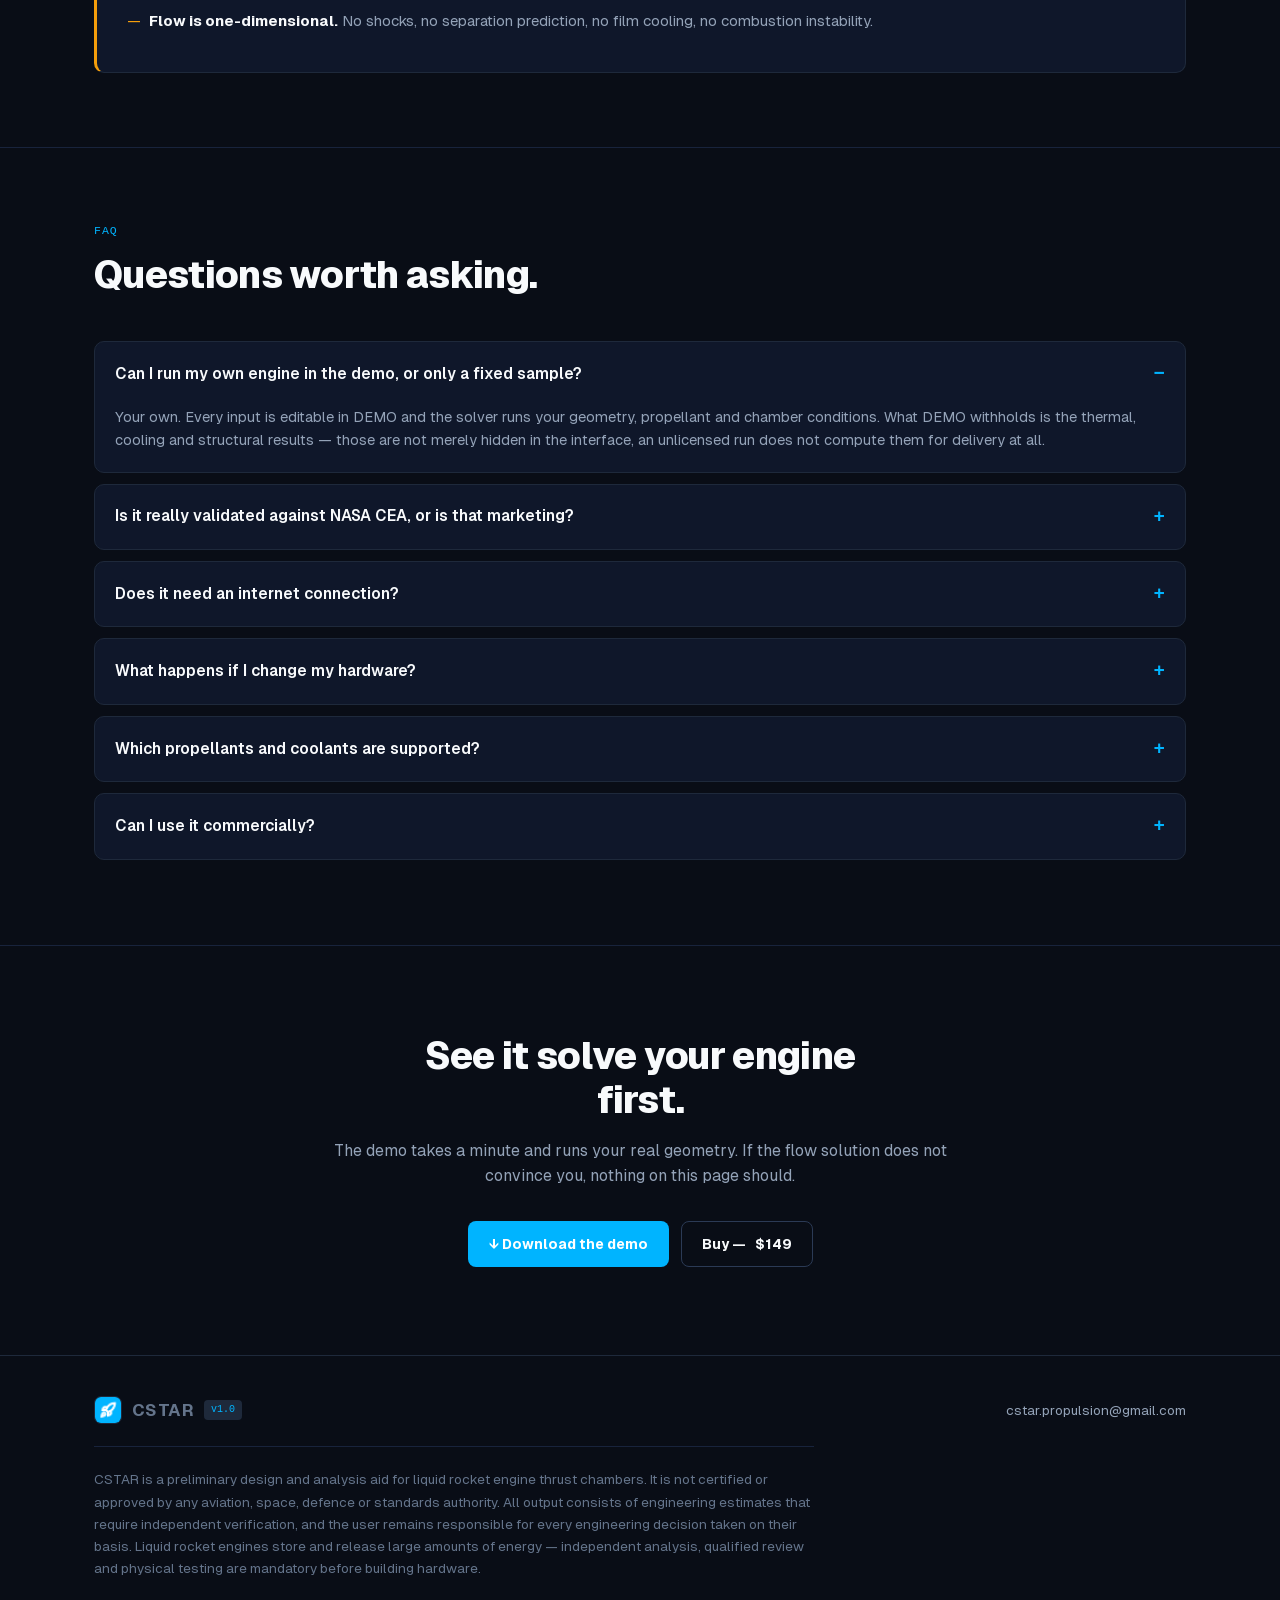
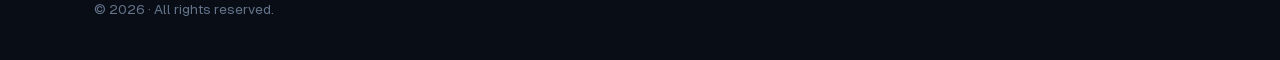
==== commit ab9715e4: "Site: publish the validation report as its own page Links to the raw test scripts were considered an" ====
--- a/index.html
+++ b/index.html
@@ -105,7 +105,7 @@
 .ed-note{color:var(--text-3);font-size:13.5px;margin-bottom:22px}
 .buy-steps{margin-top:14px;font-size:12.5px;line-height:1.62;color:var(--text-3)}
 .buy-steps b{color:var(--text-2);font-weight:600}
-.buy-steps a{color:var(--accent-blue);text-decoration:underline}
+.buy-steps a{color:var(--accent);text-decoration:underline}
 .ed ul{list-style:none;margin:22px 0;flex:1}
 .ed li{display:flex;gap:11px;padding:7px 0;font-size:14.5px;color:var(--text-2);align-items:flex-start}
 .ed li b{color:var(--text);font-weight:600}
@@ -189,7 +189,7 @@
     <a class="brand" href="#top"><img src="assets/logo.png" alt=""><b>CSTAR</b><span class="chip">v1.0</span></a>
     <div class="nav-links">
       <a href="#capabilities">Capabilities</a>
-      <a href="#validation">Validation</a>
+      <a href="validation.html">Validation</a>
       <a href="#pricing">Pricing</a>
       <a href="#faq">FAQ</a>
     </div>
@@ -257,6 +257,9 @@
       Thermochemistry is validated across Pc = 10–250 bar and ε = 4–150 — the envelope
       you actually work in, not a single convenient operating point.
     </p>
+    <div style="margin-top:26px">
+      <a class="btn btn-ghost" href="validation.html">Read the full validation report →</a>
+    </div>
   </div>
 </section>
 
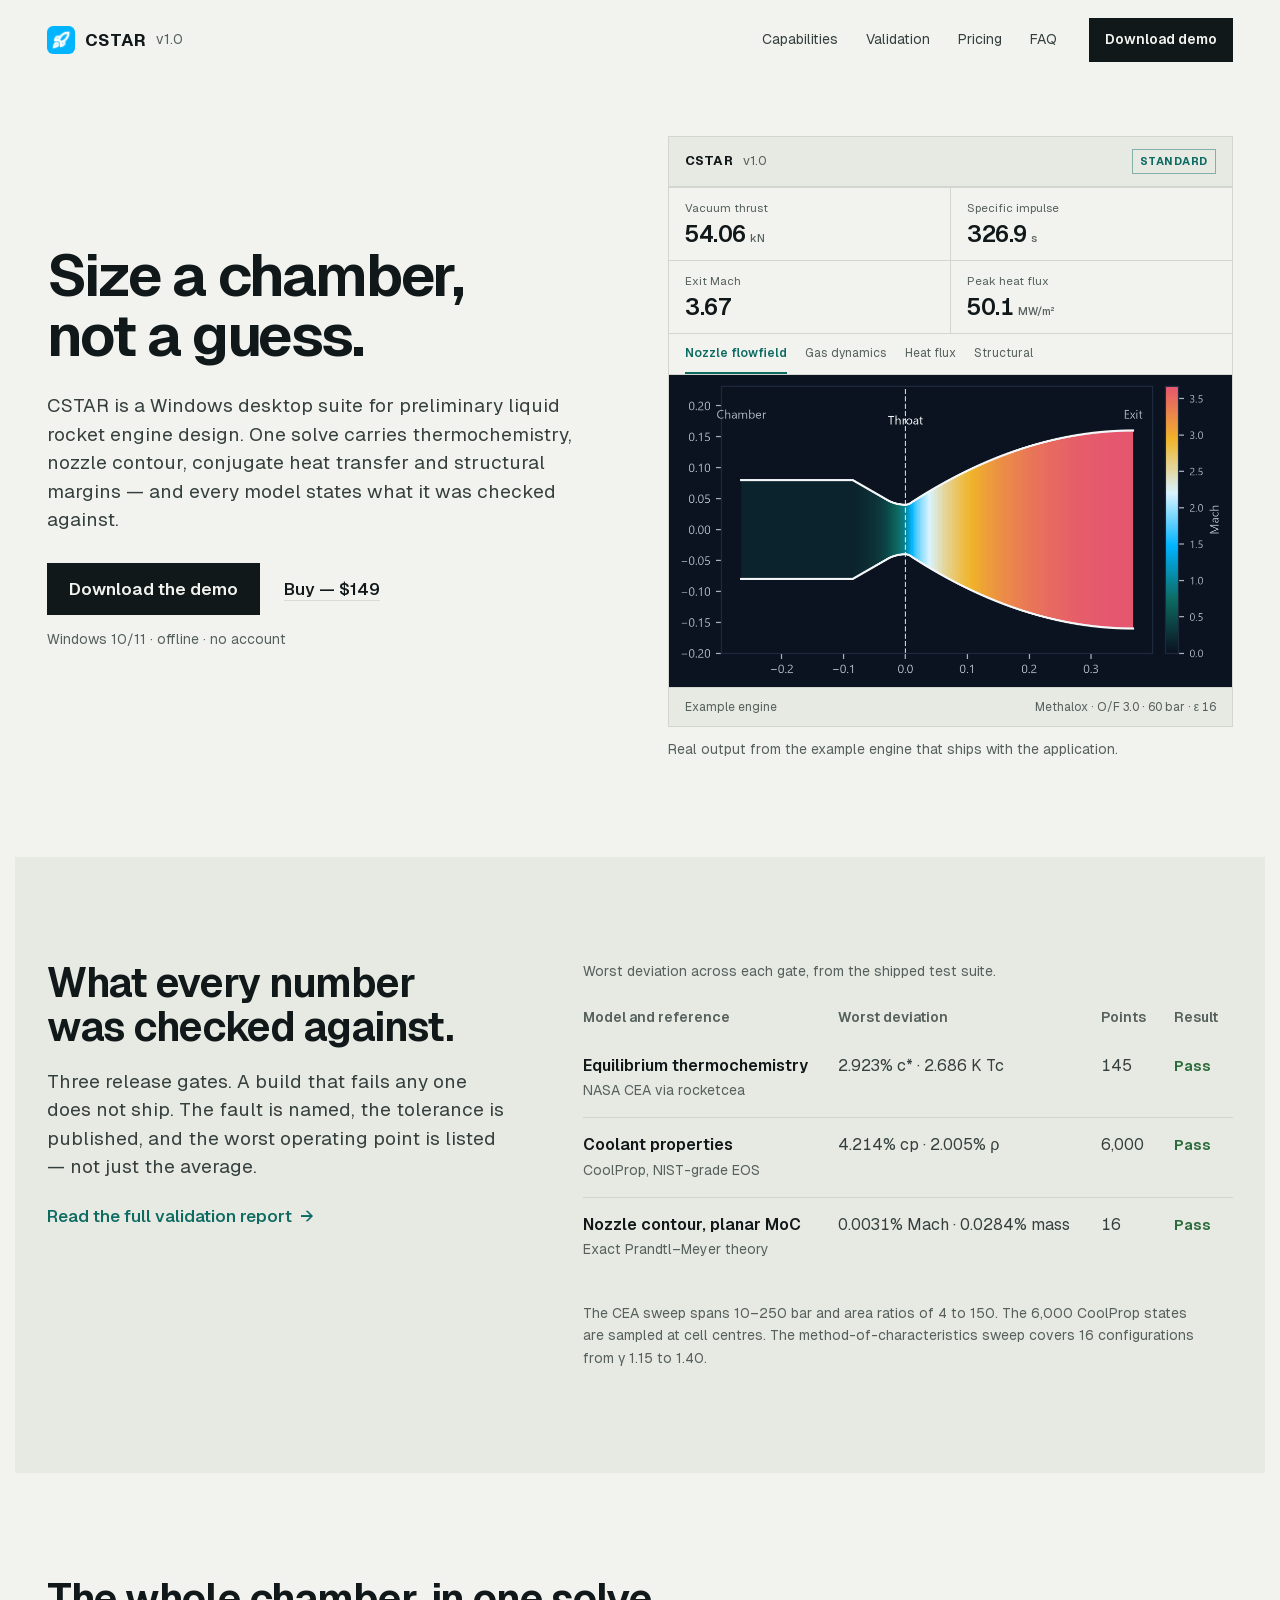
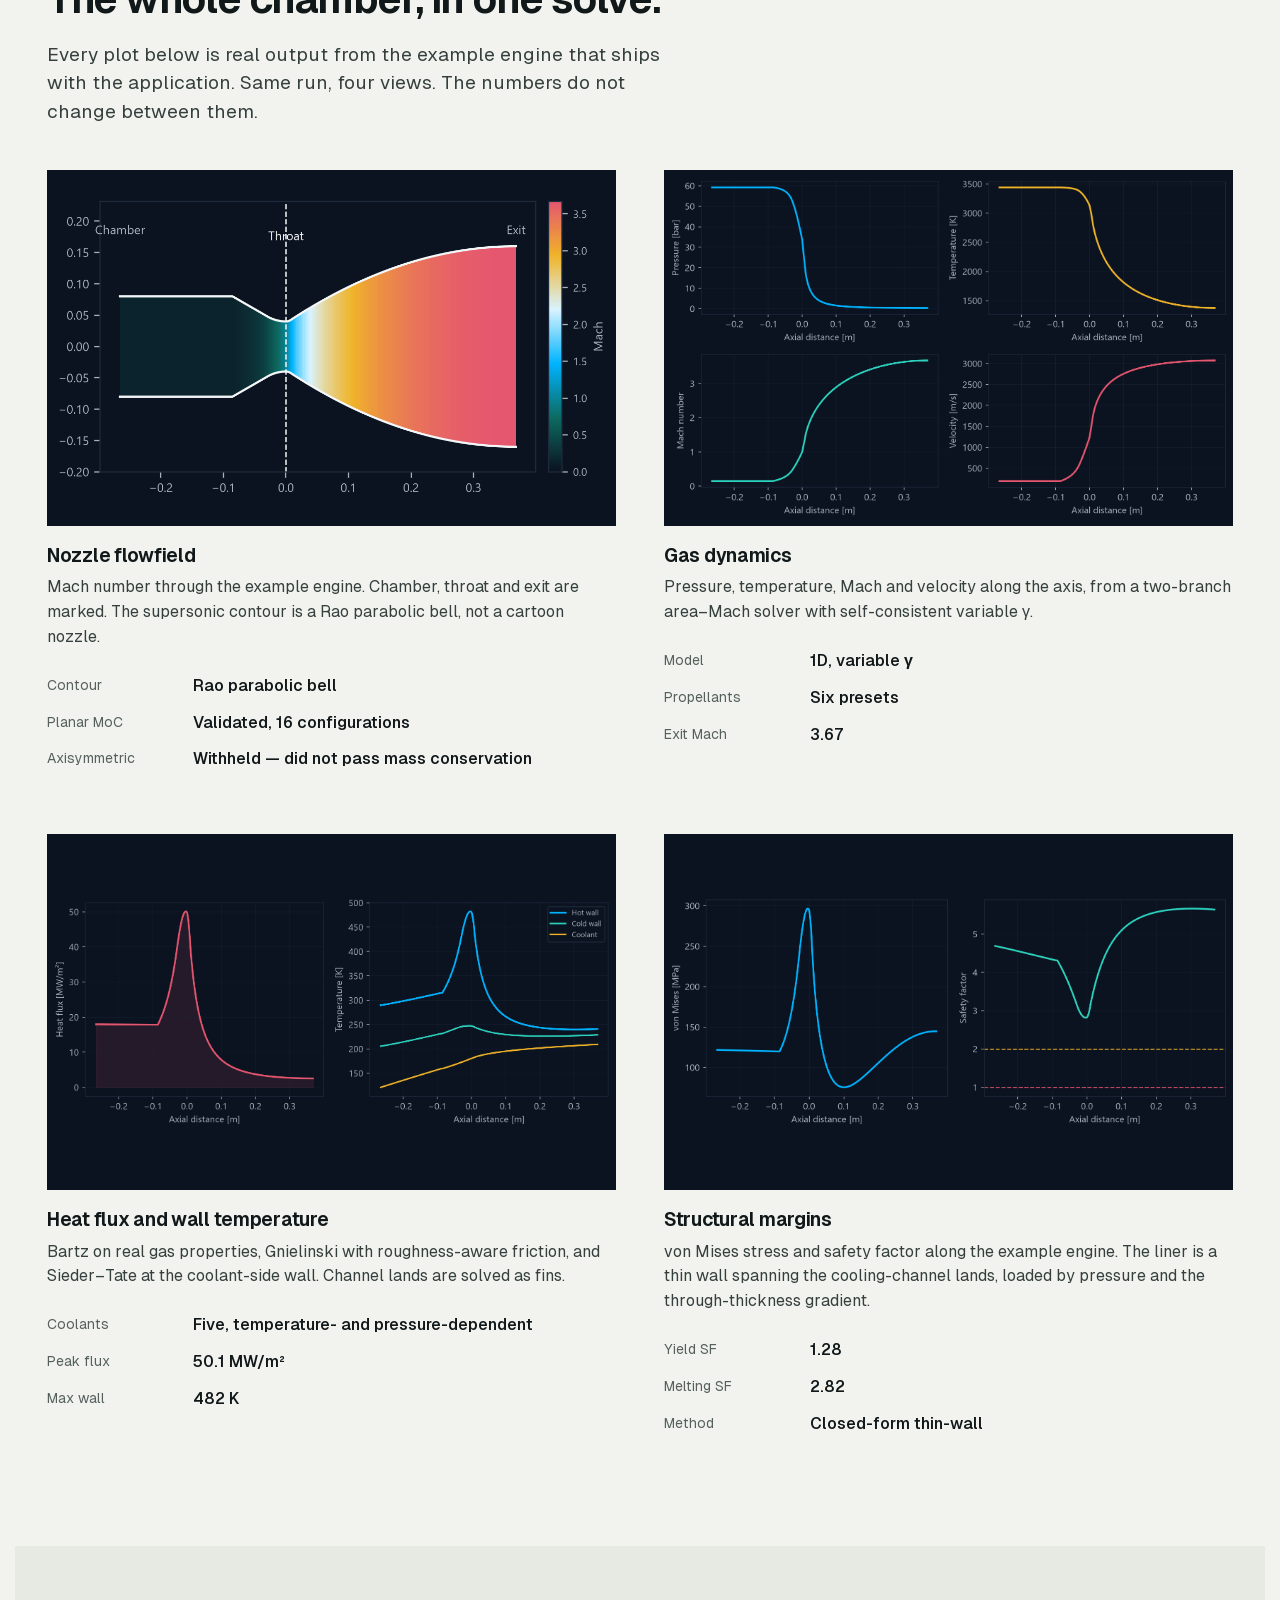
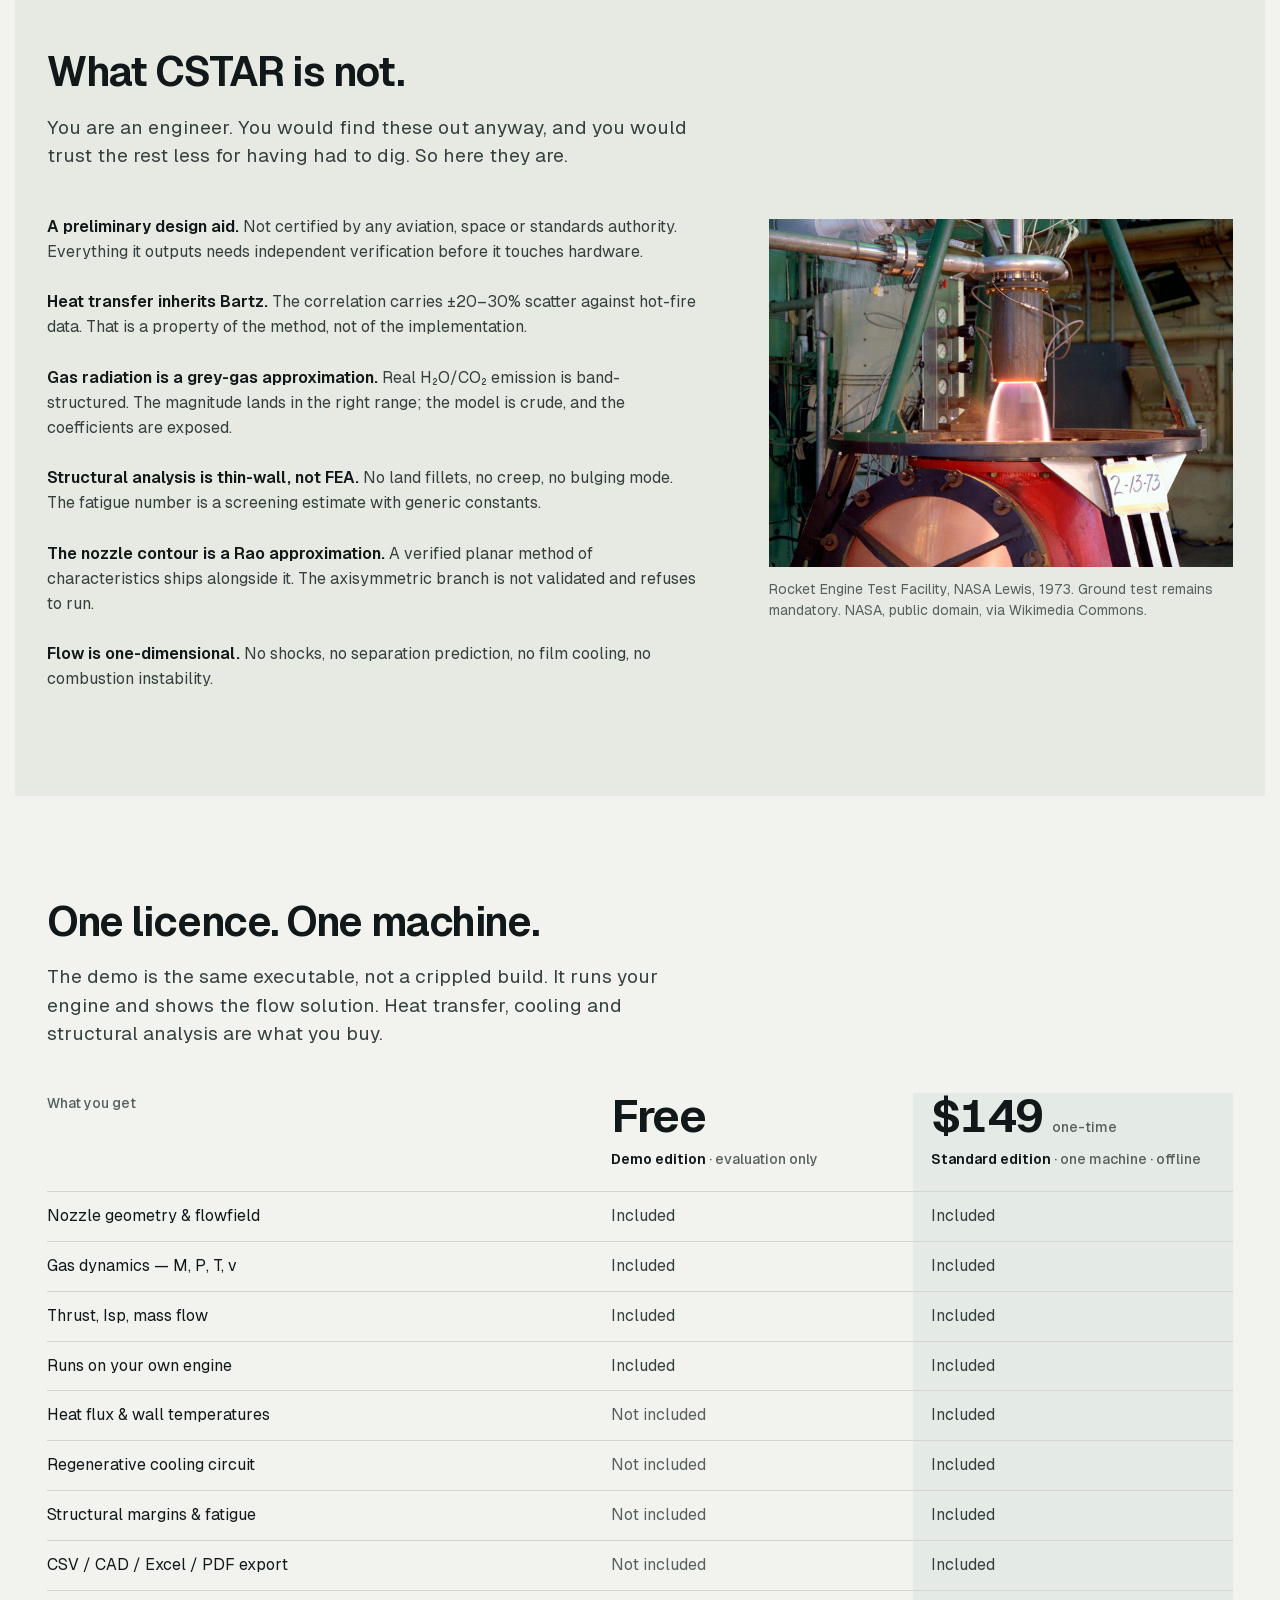
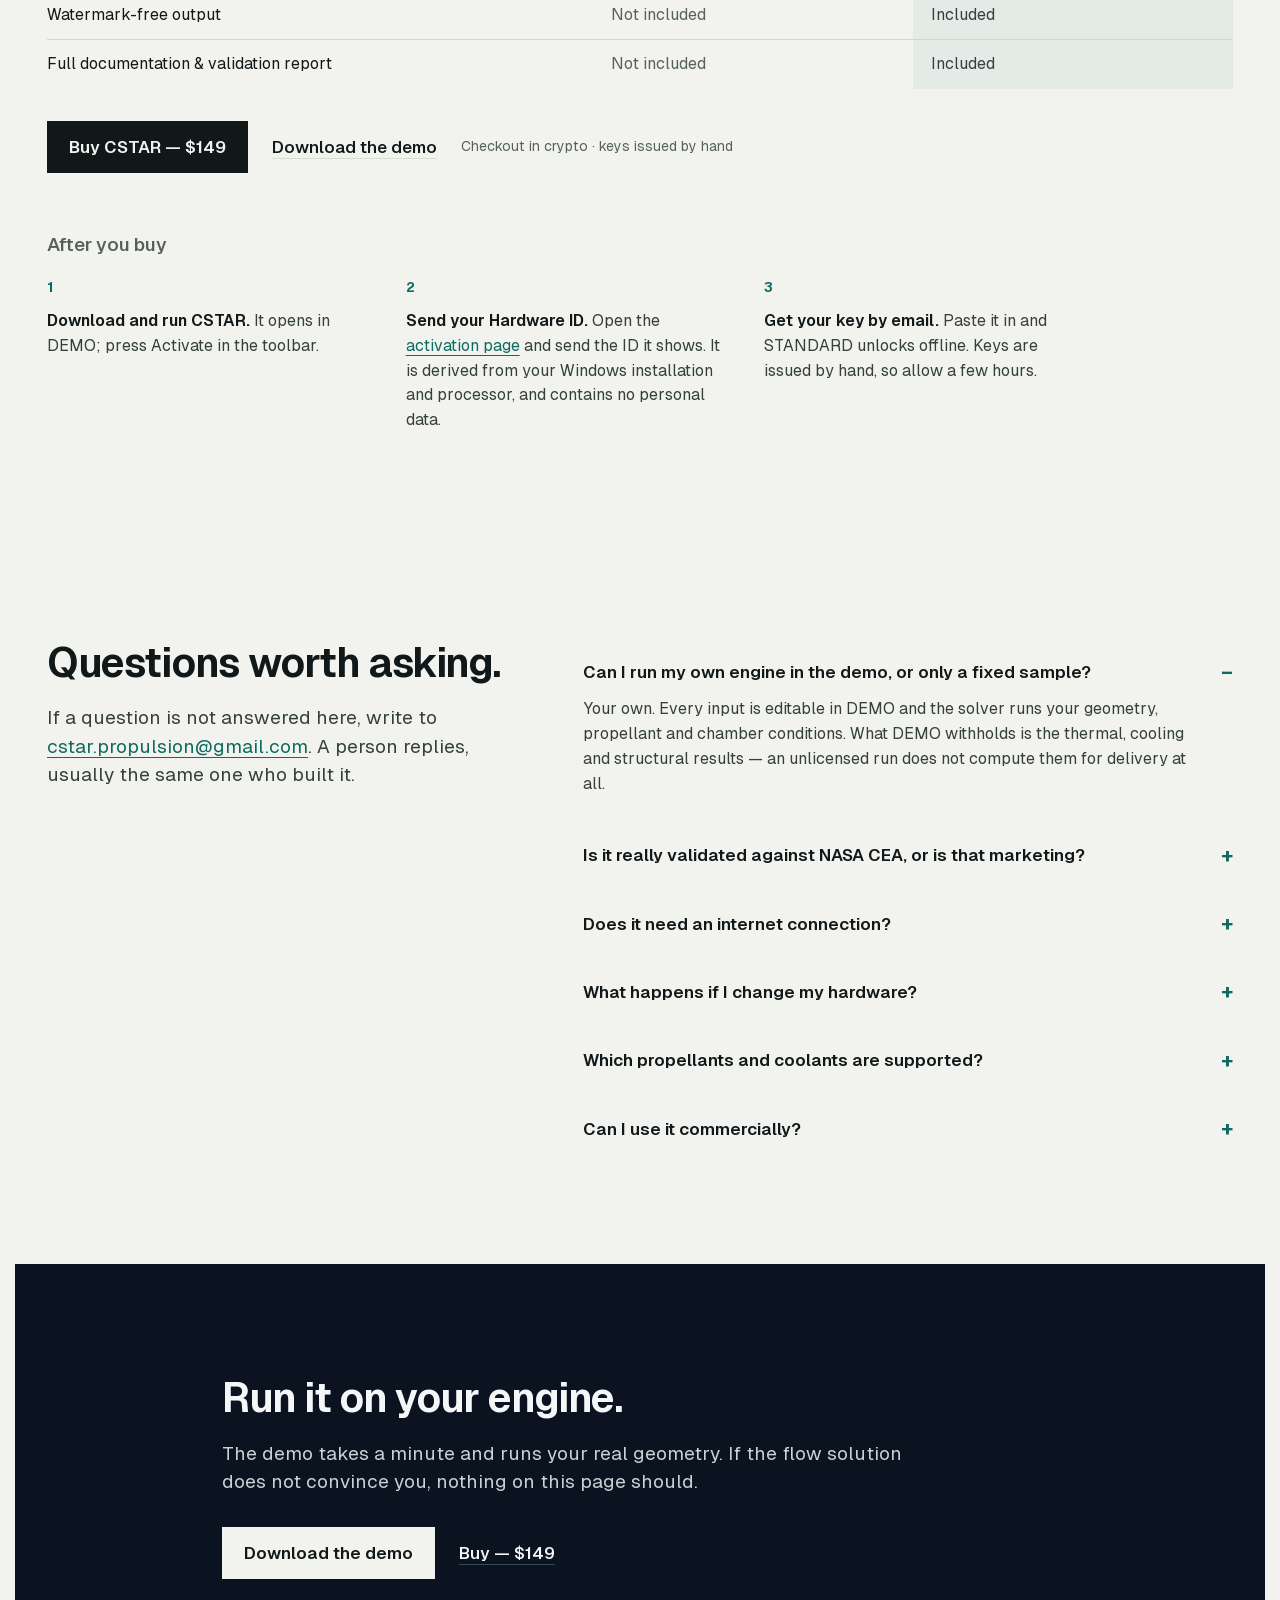
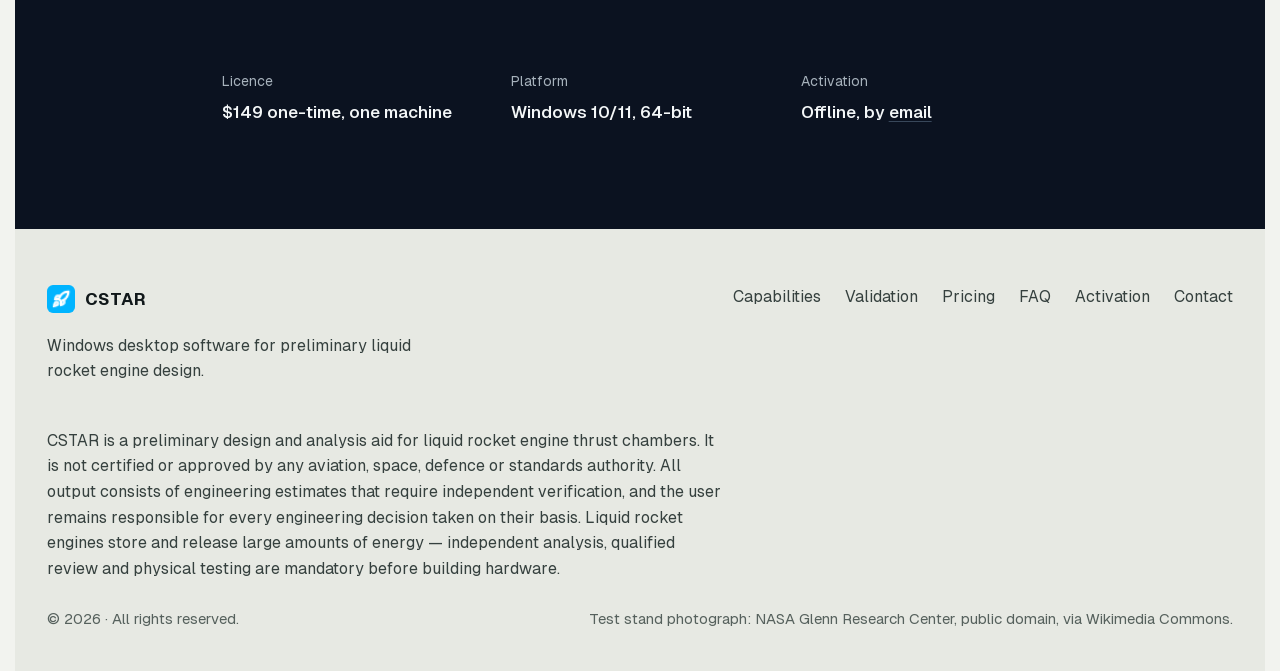
==== commit ade80729: "Site: rebuild the pages around the app's dossier system Restyle the app plate and plot cards in the " ====
--- a/index.html
+++ b/index.html
@@ -5,569 +5,391 @@
 <meta name="viewport" content="width=device-width, initial-scale=1.0">
 <title>CSTAR — Liquid Rocket Engine Design Suite</title>
 <meta name="description" content="Preliminary design and analysis of liquid rocket engine thrust chambers: equilibrium thermochemistry validated against NASA CEA, conjugate heat transfer with regenerative cooling, and structural margins. Windows desktop application.">
+<link rel="canonical" href="https://www.cstar.space/">
+<meta name="theme-color" content="#f2f3ef">
 <link rel="icon" href="assets/logo.png">
 
 <meta property="og:title" content="CSTAR — Liquid Rocket Engine Design Suite">
 <meta property="og:description" content="Thermochemistry validated against NASA CEA across 145 operating points. Conjugate heat transfer. Structural margins. One workflow.">
 <meta property="og:image" content="https://www.cstar.space/assets/flowfield.png">
+<meta property="og:image:alt" content="Mach number through the CSTAR example thrust chamber">
 <meta property="og:url" content="https://www.cstar.space/">
 <meta property="og:type" content="website">
-
-<style>
-@font-face { font-family:'Geist'; src:url('assets/fonts/Geist-Variable.woff2') format('woff2'); font-weight:100 900; font-display:swap; }
-@font-face { font-family:'Geist Mono'; src:url('assets/fonts/GeistMono-Variable.woff2') format('woff2'); font-weight:100 900; font-display:swap; }
-
-:root{
-  --bg-deep:#090d16; --bg-panel:#0f172a; --bg-raise:#131c31;
-  --border:#1e293b; --border-soft:#18233c;
-  --accent:#00b4ff; --green:#84cc16; --warn:#f59e0b; --danger:#f43f5e;
-  --text:#f8fafc; --text-2:#94a3b8; --text-3:#64748b;
-  --radius:10px;
-  --font:'Geist',-apple-system,BlinkMacSystemFont,'Segoe UI',sans-serif;
-  --mono:'Geist Mono','JetBrains Mono','Fira Code',Consolas,monospace;
-  --wrap:1140px;
-}
-*{margin:0;padding:0;box-sizing:border-box}
-html{scroll-behavior:smooth}
-body{font-family:var(--font);background:var(--bg-deep);color:var(--text);font-size:16px;line-height:1.6;-webkit-font-smoothing:antialiased}
-img{max-width:100%;display:block}
-a{color:inherit}
-.wrap{max-width:var(--wrap);margin:0 auto;padding:0 24px}
-.mono{font-family:var(--mono)}
-
-/* ---------- nav ---------- */
-.nav{position:sticky;top:0;z-index:50;background:rgba(9,13,22,.82);backdrop-filter:blur(12px);border-bottom:1px solid var(--border)}
-.nav-in{display:flex;align-items:center;justify-content:space-between;height:62px;gap:16px}
-.brand{display:flex;align-items:center;gap:10px;text-decoration:none}
-.brand img{width:28px;height:28px;border-radius:7px;border:1px solid var(--border)}
-.brand b{font-size:17px;letter-spacing:.4px}
-.chip{font-family:var(--mono);font-size:10px;padding:2px 7px;border-radius:4px;background:var(--border);color:var(--accent)}
-.nav-links{display:flex;align-items:center;gap:26px}
-.nav-links a{color:var(--text-2);text-decoration:none;font-size:14px;transition:color .18s}
-.nav-links a:hover{color:var(--text)}
-
-.btn{display:inline-flex;align-items:center;justify-content:center;gap:9px;border:1px solid transparent;border-radius:8px;
-  font-size:14px;font-weight:700;padding:11px 20px;cursor:pointer;text-decoration:none;transition:all .18s;font-family:var(--font)}
-.btn-primary{background:var(--accent);color:#ffffff}
-.btn-primary:hover{background:#38c2ff;transform:translateY(-1px)}
-.btn-ghost{background:transparent;color:var(--text);border-color:#2b3a55}
-.btn-ghost:hover{background:rgba(255,255,255,.05);border-color:var(--text-3)}
-.btn-sm{padding:8px 15px;font-size:13px}
-.btn[data-unset="1"]{opacity:.55;cursor:not-allowed}
-
-/* ---------- hero ---------- */
-.hero{padding:76px 0 56px;position:relative;overflow:hidden}
-.hero::before{content:"";position:absolute;top:-320px;left:50%;transform:translateX(-50%);width:1000px;height:640px;
-  background:radial-gradient(ellipse at center,rgba(0,180,255,.10),transparent 66%);pointer-events:none}
-.eyebrow{display:inline-flex;align-items:center;gap:8px;font-family:var(--mono);font-size:11.5px;letter-spacing:.09em;
-  text-transform:uppercase;color:var(--accent);border:1px solid rgba(0,180,255,.28);background:rgba(0,180,255,.07);
-  padding:5px 12px;border-radius:999px;margin-bottom:22px}
-h1{font-size:clamp(34px,5.2vw,58px);line-height:1.08;letter-spacing:-.022em;font-weight:800;max-width:16ch}
-.hero p.lede{margin-top:20px;font-size:clamp(16px,1.7vw,19px);color:var(--text-2);max-width:60ch}
-.hero-cta{display:flex;gap:12px;flex-wrap:wrap;margin-top:32px;align-items:center}
-.cta-note{font-family:var(--mono);font-size:12px;color:var(--text-3)}
-
-/* ---------- sections ---------- */
-section{padding:74px 0;border-top:1px solid var(--border-soft)}
-.sec-head{max-width:62ch;margin-bottom:44px}
-.sec-tag{font-family:var(--mono);font-size:11.5px;letter-spacing:.09em;text-transform:uppercase;color:var(--accent);margin-bottom:12px}
-h2{font-size:clamp(26px,3.4vw,38px);line-height:1.16;letter-spacing:-.018em;font-weight:800}
-.sec-head p{margin-top:14px;color:var(--text-2);font-size:16.5px}
-h3{font-size:19px;font-weight:700;letter-spacing:-.01em}
-
-/* validation table */
-.vtable{width:100%;border-collapse:collapse;font-size:14.5px;border:1px solid var(--border);border-radius:var(--radius);overflow:hidden}
-.vtable th{text-align:left;padding:13px 16px;background:var(--bg-panel);font-size:11px;letter-spacing:.07em;
-  text-transform:uppercase;color:var(--text-3);font-weight:700;border-bottom:1px solid var(--border)}
-.vtable td{padding:14px 16px;border-bottom:1px solid var(--border-soft);color:var(--text-2)}
-.vtable tr:last-child td{border-bottom:none}
-.vtable td:first-child{color:var(--text);font-weight:600}
-.vtable .num{font-family:var(--mono);color:var(--green)}
-.scroll-x{overflow-x:auto}
-
-/* feature grid */
-.fgrid{display:grid;grid-template-columns:repeat(auto-fit,minmax(min(460px,100%),1fr));gap:22px}
-.fcard{background:var(--bg-panel);border:1px solid var(--border);border-radius:var(--radius);overflow:hidden;transition:border-color .2s,transform .2s}
-.fcard:hover{border-color:#2b3a55;transform:translateY(-2px)}
-.fcard img{border-bottom:1px solid var(--border);background:var(--bg-panel)}
-.fcard-t{padding:20px}
-.fcard-t p{margin-top:9px;color:var(--text-2);font-size:14.5px}
-
-/* editions */
-.eds{display:grid;grid-template-columns:repeat(auto-fit,minmax(min(330px,100%),1fr));gap:22px;align-items:stretch;max-width:880px;margin:0 auto}
-.ed{background:var(--bg-panel);border:1px solid var(--border);border-radius:var(--radius);padding:28px;position:relative;display:flex;flex-direction:column}
-.ed.pro{border-color:rgba(0,180,255,.45);box-shadow:0 0 0 1px rgba(0,180,255,.14),0 18px 50px -22px rgba(0,180,255,.35)}
-.ed-name{font-family:var(--mono);font-size:12px;letter-spacing:.08em;font-weight:700}
-.ed.demo .ed-name{color:var(--warn)}
-.ed.pro .ed-name{color:var(--green)}
-.ed-price{font-size:38px;font-weight:800;letter-spacing:-.02em;margin:14px 0 4px}
-.ed-price small{font-size:14px;font-weight:600;color:var(--text-3)}
-.ed-note{color:var(--text-3);font-size:13.5px;margin-bottom:22px}
-.buy-steps{margin-top:14px;font-size:12.5px;line-height:1.62;color:var(--text-3)}
-.buy-steps b{color:var(--text-2);font-weight:600}
-.buy-steps a{color:var(--accent);text-decoration:underline}
-.ed ul{list-style:none;margin:22px 0;flex:1}
-.ed li{display:flex;gap:11px;padding:7px 0;font-size:14.5px;color:var(--text-2);align-items:flex-start}
-.ed li b{color:var(--text);font-weight:600}
-.tick{color:var(--green);flex-shrink:0;font-weight:700}
-.lock{color:var(--text-3);flex-shrink:0}
-.ed .btn{width:100%;margin-top:6px}
-
-/* steps */
-.steps{display:grid;grid-template-columns:repeat(auto-fit,minmax(min(320px,100%),1fr));gap:22px;counter-reset:s}
-.step{background:var(--bg-panel);border:1px solid var(--border);border-radius:var(--radius);padding:24px;counter-increment:s;position:relative}
-.step::before{content:counter(s);position:absolute;top:20px;right:22px;font-family:var(--mono);font-size:34px;font-weight:800;color:var(--border)}
-.step h3{font-size:16.5px;margin-bottom:8px}
-.step p{color:var(--text-2);font-size:14.5px}
-
-/* limits / honesty block */
-.limits{background:var(--bg-panel);border:1px solid var(--border);border-left:3px solid var(--warn);border-radius:var(--radius);padding:30px}
-.limits ul{list-style:none;margin-top:18px}
-.limits li{padding:9px 0 9px 22px;position:relative;color:var(--text-2);font-size:15px;border-bottom:1px solid var(--border-soft)}
-.limits li:last-child{border-bottom:none}
-.limits li::before{content:"—";position:absolute;left:0;color:var(--warn)}
-.limits li b{color:var(--text)}
-
-/* faq */
-.faq details{border:1px solid var(--border);border-radius:var(--radius);margin-bottom:11px;background:var(--bg-panel);overflow:hidden}
-.faq summary{padding:17px 20px;cursor:pointer;font-weight:600;font-size:15.5px;list-style:none;display:flex;justify-content:space-between;gap:16px;align-items:center}
-.faq summary::-webkit-details-marker{display:none}
-.faq summary::after{content:"+";font-family:var(--mono);color:var(--accent);font-size:19px;flex-shrink:0}
-.faq details[open] summary::after{content:"−"}
-.faq p{padding:0 20px 19px;color:var(--text-2);font-size:14.5px}
-
-/* final cta */
-.final{text-align:center;padding:88px 0}
-.final h2{max-width:19ch;margin:0 auto}
-.final p{max-width:56ch;margin:16px auto 0;color:var(--text-2)}
-.final .hero-cta{justify-content:center}
-
-footer{border-top:1px solid var(--border);padding:40px 0;color:var(--text-3);font-size:13.5px}
-.foot-in{display:flex;justify-content:space-between;gap:20px;flex-wrap:wrap;align-items:center}
-footer a{color:var(--text-2);text-decoration:none}
-footer a:hover{color:var(--text)}
-.disclaimer{margin-top:22px;padding-top:22px;border-top:1px solid var(--border-soft);max-width:80ch;line-height:1.65}
-
-@media(max-width:820px){
-  .nav-links{display:none}
-  .hero{padding:52px 0 40px}
-  section{padding:56px 0}
-  /* A finger needs ~44px; the compact nav button was 39. */
-  .nav .btn-sm{padding:12px 17px}
-  /* The table is the one genuinely wide thing on the page. Tighten it so it
-     usually fits, and keep the scroll container for when it still does not. */
-  .vtable{font-size:13px}
-  .vtable th{padding:11px 12px;font-size:10px}
-  .vtable td{padding:11px 12px}
-}
-
-@media(max-width:600px){
-  /* Side-by-side buttons leave two cramped pills and orphan the note onto its
-     own line. Full width reads as two clear choices instead. */
-  .hero-cta{flex-direction:column;align-items:stretch;gap:10px}
-  .hero-cta .btn{width:100%}
-  .cta-note{text-align:center}
-  .final .hero-cta{align-items:stretch}
-  .wrap{padding:0 18px}
-  h1{font-size:31px}
-  .sec-head{margin-bottom:32px}
-  .sec-head p{font-size:15.5px}
-  .ed{padding:24px 20px}
-  .ed-price{font-size:34px}
-  .fcard-t{padding:18px}
-  .limits{padding:22px 20px}
-  .faq summary{padding:15px 17px;font-size:15px}
-  .faq p{padding:0 17px 17px}
-}
-</style>
+<meta name="twitter:card" content="summary_large_image">
+
+<link rel="preload" href="assets/fonts/Geist-Variable.woff2" as="font" type="font/woff2" crossorigin>
+<link rel="stylesheet" href="style.css?v=8">
+<script src="site.js?v=2" defer></script>
 </head>
 <body>
 
-<!-- ═══════════════ NAV ═══════════════ -->
-<nav class="nav">
+<a class="skip" href="#main">Skip to content</a>
+
+<header class="nav">
   <div class="wrap nav-in">
-    <a class="brand" href="#top"><img src="assets/logo.png" alt=""><b>CSTAR</b><span class="chip">v1.0</span></a>
-    <div class="nav-links">
+    <a class="brand" href="#top" aria-label="CSTAR home">
+      <img src="assets/logo.png" alt="" width="28" height="28">
+      <span class="brand-name">CSTAR</span>
+      <span class="brand-ver">v1.0</span>
+    </a>
+    <nav class="nav-links" aria-label="Primary">
       <a href="#capabilities">Capabilities</a>
       <a href="validation.html">Validation</a>
       <a href="#pricing">Pricing</a>
       <a href="#faq">FAQ</a>
-    </div>
-    <a class="btn btn-primary btn-sm" data-buy href="#pricing">Buy</a>
-  </div>
-</nav>
-
-<!-- ═══════════════ HERO ═══════════════ -->
-<header class="hero" id="top">
-  <div class="wrap">
-    <div class="eyebrow">Liquid Rocket Engine Design Suite</div>
-    <h1>Size a thrust chamber without guessing.</h1>
-    <p class="lede">
-      Equilibrium thermochemistry, nozzle profiling, conjugate heat transfer with
-      regenerative cooling, and structural margins — one workflow, one desktop
-      application, and every model states what it was validated against.
-    </p>
-    <div class="hero-cta">
-      <a class="btn btn-primary" data-demo href="#pricing">↓ Download the demo</a>
-      <a class="btn btn-ghost" data-buy href="#pricing">Buy — <span data-price>—</span></a>
-      <span class="cta-note">Windows 10/11 · offline · no account</span>
-    </div>
+    </nav>
+    <a class="btn btn-sm" data-demo href="https://github.com/EndrickN/cstar-site/releases/latest/download/CSTAR_v1.0.exe">Download demo</a>
   </div>
 </header>
 
-<!-- ═══════════════ VALIDATION ═══════════════ -->
-<section id="validation">
+<main id="main">
+
+  <!-- HERO -->
+  <section class="hero" id="top">
+    <div class="wrap hero-grid">
+      <div class="hero-copy">
+        <h1 data-reveal>Size a chamber,<br>not a guess.</h1>
+        <p class="lead" data-reveal>CSTAR is a Windows desktop suite for preliminary liquid rocket engine design. One solve carries thermochemistry, nozzle contour, conjugate heat transfer and structural margins — and every model states what it was checked against.</p>
+        <div class="actions" data-reveal>
+          <a class="btn" data-demo href="https://github.com/EndrickN/cstar-site/releases/latest/download/CSTAR_v1.0.exe">Download the demo</a>
+          <a class="link" data-buy href="https://nowpayments.io/payment?iid=5103220243" target="_blank" rel="noopener">Buy —&nbsp;<span data-price>$149</span></a>
+        </div>
+        <p class="fine" data-reveal>Windows 10/11 · offline · no account</p>
+      </div>
+
+      <figure class="app-figure" data-ui data-reveal>
+        <div class="app">
+          <div class="app-top">
+            <span class="app-brand">CSTAR</span>
+            <span class="app-ver">v1.0</span>
+            <span class="app-mode">STANDARD</span>
+          </div>
+          <div class="app-kpis">
+            <div class="kpi">
+              <span class="kpi-label">Vacuum thrust</span>
+              <span class="kpi-value">54.06 <em>kN</em></span>
+            </div>
+            <div class="kpi">
+              <span class="kpi-label">Specific impulse</span>
+              <span class="kpi-value">326.9 <em>s</em></span>
+            </div>
+            <div class="kpi">
+              <span class="kpi-label">Exit Mach</span>
+              <span class="kpi-value">3.67</span>
+            </div>
+            <div class="kpi">
+              <span class="kpi-label">Peak heat flux</span>
+              <span class="kpi-value">50.1 <em>MW/m²</em></span>
+            </div>
+          </div>
+          <div class="app-tabs">
+            <span class="app-tab is-active">Nozzle flowfield</span>
+            <span class="app-tab">Gas dynamics</span>
+            <span class="app-tab">Heat flux</span>
+            <span class="app-tab app-tab-more">Structural</span>
+          </div>
+          <div class="app-plot">
+            <img src="assets/flowfield.png" alt="Mach number through the example thrust chamber, from subsonic in the chamber to Mach 3.67 at the exit." width="1106" height="613">
+          </div>
+          <div class="app-foot">
+            <span>Example engine</span>
+            <span>Methalox · O/F 3.0 · 60 bar · ε 16</span>
+          </div>
+        </div>
+        <figcaption>Real output from the example engine that ships with the application.</figcaption>
+      </figure>
+    </div>
+  </section>
+
+  <!-- PROOF -->
+  <section class="section proof" id="proof">
+    <div class="wrap split">
+      <div class="section-head">
+        <h2 data-reveal>What every number was checked against.</h2>
+        <p class="lead" data-reveal>Three release gates. A build that fails any one does not ship. The fault is named, the tolerance is published, and the worst operating point is listed — not just the average.</p>
+        <a class="link-arrow" data-reveal href="validation.html">Read the full validation report <span aria-hidden="true">→</span></a>
+      </div>
+
+      <div class="proof-body">
+        <div class="table-scroll">
+          <table class="data-table">
+            <caption>Worst deviation across each gate, from the shipped test suite.</caption>
+            <thead>
+              <tr>
+                <th scope="col">Model and reference</th>
+                <th scope="col">Worst deviation</th>
+                <th scope="col">Points</th>
+                <th scope="col">Result</th>
+              </tr>
+            </thead>
+            <tbody>
+              <tr>
+                <th scope="row">Equilibrium thermochemistry<span class="ref">NASA CEA via rocketcea</span></th>
+                <td data-label="Worst deviation">2.923% c* · 2.686 K Tc</td>
+                <td data-label="Points">145</td>
+                <td data-label="Result"><span class="pass">Pass</span></td>
+              </tr>
+              <tr>
+                <th scope="row">Coolant properties<span class="ref">CoolProp, NIST-grade EOS</span></th>
+                <td data-label="Worst deviation">4.214% cp · 2.005% ρ</td>
+                <td data-label="Points">6,000</td>
+                <td data-label="Result"><span class="pass">Pass</span></td>
+              </tr>
+              <tr>
+                <th scope="row">Nozzle contour, planar MoC<span class="ref">Exact Prandtl–Meyer theory</span></th>
+                <td data-label="Worst deviation">0.0031% Mach · 0.0284% mass</td>
+                <td data-label="Points">16</td>
+                <td data-label="Result"><span class="pass">Pass</span></td>
+              </tr>
+            </tbody>
+          </table>
+        </div>
+        <p class="source-note" data-reveal>The CEA sweep spans 10–250 bar and area ratios of 4 to 150. The 6,000 CoolProp states are sampled at cell centres. The method-of-characteristics sweep covers 16 configurations from γ 1.15 to 1.40.</p>
+      </div>
+    </div>
+  </section>
+
+  <!-- CAPABILITIES -->
+  <section class="section capabilities" id="capabilities">
+    <div class="wrap">
+      <div class="section-head wide">
+        <h2 data-reveal>The whole chamber, in one solve.</h2>
+        <p class="lead" data-reveal>Every plot below is real output from the example engine that ships with the application. Same run, four views. The numbers do not change between them.</p>
+      </div>
+
+      <div class="plot-grid">
+        <figure class="plot-card" data-reveal>
+          <div class="plot"><img src="assets/flowfield.png" alt="Nozzle cross-section shaded by Mach number, from the chamber through the throat to the exit." width="1106" height="613" loading="lazy" decoding="async"></div>
+          <figcaption>
+            <h3>Nozzle flowfield</h3>
+            <p>Mach number through the example engine. Chamber, throat and exit are marked. The supersonic contour is a Rao parabolic bell, not a cartoon nozzle.</p>
+            <dl class="spec-list">
+              <div><dt>Contour</dt><dd>Rao parabolic bell</dd></div>
+              <div><dt>Planar MoC</dt><dd>Validated, 16 configurations</dd></div>
+              <div><dt>Axisymmetric</dt><dd>Withheld — did not pass mass conservation</dd></div>
+            </dl>
+          </figcaption>
+        </figure>
+
+        <figure class="plot-card" data-reveal>
+          <div class="plot"><img src="assets/gasdynamics.png" alt="Pressure, temperature, Mach number and velocity along the chamber axis." width="1606" height="987" loading="lazy" decoding="async"></div>
+          <figcaption>
+            <h3>Gas dynamics</h3>
+            <p>Pressure, temperature, Mach and velocity along the axis, from a two-branch area–Mach solver with self-consistent variable γ.</p>
+            <dl class="spec-list">
+              <div><dt>Model</dt><dd>1D, variable γ</dd></div>
+              <div><dt>Propellants</dt><dd>Six presets</dd></div>
+              <div><dt>Exit Mach</dt><dd>3.67</dd></div>
+            </dl>
+          </figcaption>
+        </figure>
+
+        <figure class="plot-card" data-reveal>
+          <div class="plot"><img src="assets/thermal.png" alt="Heat flux and hot-wall temperature distributions along the chamber axis." width="1605" height="679" loading="lazy" decoding="async"></div>
+          <figcaption>
+            <h3>Heat flux and wall temperature</h3>
+            <p>Bartz on real gas properties, Gnielinski with roughness-aware friction, and Sieder–Tate at the coolant-side wall. Channel lands are solved as fins.</p>
+            <dl class="spec-list">
+              <div><dt>Coolants</dt><dd>Five, temperature- and pressure-dependent</dd></div>
+              <div><dt>Peak flux</dt><dd>50.1 MW/m²</dd></div>
+              <div><dt>Max wall</dt><dd>482 K</dd></div>
+            </dl>
+          </figcaption>
+        </figure>
+
+        <figure class="plot-card" data-reveal>
+          <div class="plot"><img src="assets/structural.png" alt="von Mises stress and safety factor along the chamber axis." width="1607" height="680" loading="lazy" decoding="async"></div>
+          <figcaption>
+            <h3>Structural margins</h3>
+            <p>von Mises stress and safety factor along the example engine. The liner is a thin wall spanning the cooling-channel lands, loaded by pressure and the through-thickness gradient.</p>
+            <dl class="spec-list">
+              <div><dt>Yield SF</dt><dd>1.28</dd></div>
+              <div><dt>Melting SF</dt><dd>2.82</dd></div>
+              <div><dt>Method</dt><dd>Closed-form thin-wall</dd></div>
+            </dl>
+          </figcaption>
+        </figure>
+      </div>
+    </div>
+  </section>
+
+  <!-- LIMITS -->
+  <section class="section limits">
+    <div class="wrap">
+      <div class="section-head wide">
+        <h2 data-reveal>What CSTAR is not.</h2>
+        <p class="lead" data-reveal>You are an engineer. You would find these out anyway, and you would trust the rest less for having had to dig. So here they are.</p>
+      </div>
+
+      <div class="limits-grid">
+        <ul class="limits-list">
+          <li data-reveal><strong>A preliminary design aid.</strong> Not certified by any aviation, space or standards authority. Everything it outputs needs independent verification before it touches hardware.</li>
+          <li data-reveal><strong>Heat transfer inherits Bartz.</strong> The correlation carries ±20–30% scatter against hot-fire data. That is a property of the method, not of the implementation.</li>
+          <li data-reveal><strong>Gas radiation is a grey-gas approximation.</strong> Real H₂O/CO₂ emission is band-structured. The magnitude lands in the right range; the model is crude, and the coefficients are exposed.</li>
+          <li data-reveal><strong>Structural analysis is thin-wall, not FEA.</strong> No land fillets, no creep, no bulging mode. The fatigue number is a screening estimate with generic constants.</li>
+          <li data-reveal><strong>The nozzle contour is a Rao approximation.</strong> A verified planar method of characteristics ships alongside it. The axisymmetric branch is not validated and refuses to run.</li>
+          <li data-reveal><strong>Flow is one-dimensional.</strong> No shocks, no separation prediction, no film cooling, no combustion instability.</li>
+        </ul>
+
+        <figure class="photo-figure" data-reveal>
+          <img src="assets/test-stand-at-the-rocket-engine-test.jpg" alt="A rocket engine firing on a test stand at NASA Lewis in 1973, with a glowing exhaust plume." width="1600" height="1200" loading="lazy" decoding="async">
+          <figcaption>Rocket Engine Test Facility, NASA Lewis, 1973. Ground test remains mandatory. NASA, public domain, via Wikimedia Commons.</figcaption>
+        </figure>
+      </div>
+    </div>
+  </section>
+
+  <!-- PRICING -->
+  <section class="section pricing" id="pricing">
+    <div class="wrap">
+      <div class="section-head wide">
+        <h2 data-reveal>One licence. One machine.</h2>
+        <p class="lead" data-reveal>The demo is the same executable, not a crippled build. It runs your engine and shows the flow solution. Heat transfer, cooling and structural analysis are what you buy.</p>
+      </div>
+
+      <div class="price-mobile-head">
+        <div class="pm-plan">
+          <span class="plan-price">Free</span>
+          <span class="plan-note"><b>Demo edition</b> · evaluation only</span>
+        </div>
+        <div class="pm-plan pm-standard">
+          <span class="plan-price"><span data-price>$149</span> <small data-price-note>one-time</small></span>
+          <span class="plan-note"><b>Standard edition</b> · one machine · offline</span>
+        </div>
+      </div>
+
+      <div class="table-scroll">
+        <table class="price-table">
+          <caption class="sr-only">What the demo and the standard edition include</caption>
+          <thead>
+            <tr>
+              <th scope="col" class="feature-col">What you get</th>
+              <th scope="col" class="plan-col">
+                <span class="plan-price">Free</span>
+                <span class="plan-note"><b>Demo edition</b> · evaluation only</span>
+              </th>
+              <th scope="col" class="plan-col plan-standard">
+                <span class="plan-price"><span data-price>$149</span> <small data-price-note>one-time</small></span>
+                <span class="plan-note"><b>Standard edition</b> · one machine · offline</span>
+              </th>
+            </tr>
+          </thead>
+          <tbody>
+            <tr><td data-label="Feature">Nozzle geometry &amp; flowfield</td><td data-label="Demo">Included</td><td data-label="Standard" class="plan-standard">Included</td></tr>
+            <tr><td data-label="Feature">Gas dynamics — M, P, T, v</td><td data-label="Demo">Included</td><td data-label="Standard" class="plan-standard">Included</td></tr>
+            <tr><td data-label="Feature">Thrust, Isp, mass flow</td><td data-label="Demo">Included</td><td data-label="Standard" class="plan-standard">Included</td></tr>
+            <tr><td data-label="Feature">Runs on your own engine</td><td data-label="Demo">Included</td><td data-label="Standard" class="plan-standard">Included</td></tr>
+            <tr><td data-label="Feature">Heat flux &amp; wall temperatures</td><td data-label="Demo" class="no">Not included</td><td data-label="Standard" class="plan-standard">Included</td></tr>
+            <tr><td data-label="Feature">Regenerative cooling circuit</td><td data-label="Demo" class="no">Not included</td><td data-label="Standard" class="plan-standard">Included</td></tr>
+            <tr><td data-label="Feature">Structural margins &amp; fatigue</td><td data-label="Demo" class="no">Not included</td><td data-label="Standard" class="plan-standard">Included</td></tr>
+            <tr><td data-label="Feature">CSV / CAD / Excel / PDF export</td><td data-label="Demo" class="no">Not included</td><td data-label="Standard" class="plan-standard">Included</td></tr>
+            <tr><td data-label="Feature">Watermark-free output</td><td data-label="Demo" class="no">Not included</td><td data-label="Standard" class="plan-standard">Included</td></tr>
+            <tr><td data-label="Feature">Full documentation &amp; validation report</td><td data-label="Demo" class="no">Not included</td><td data-label="Standard" class="plan-standard">Included</td></tr>
+          </tbody>
+        </table>
+      </div>
+
+      <div class="price-actions" data-reveal>
+        <a class="btn" data-buy href="https://nowpayments.io/payment?iid=5103220243" target="_blank" rel="noopener">Buy CSTAR —&nbsp;<span data-price>$149</span></a>
+        <a class="link" data-demo href="https://github.com/EndrickN/cstar-site/releases/latest/download/CSTAR_v1.0.exe">Download the demo</a>
+        <span class="fine">Checkout in crypto · keys issued by hand</span>
+      </div>
+
+      <div class="after-buy">
+        <h3 data-reveal>After you buy</h3>
+        <ol>
+          <li data-reveal><strong>Download and run CSTAR.</strong> It opens in DEMO; press Activate in the toolbar.</li>
+          <li data-reveal><strong>Send your Hardware ID.</strong> Open the <a href="activate.html">activation page</a> and send the ID it shows. It is derived from your Windows installation and processor, and contains no personal data.</li>
+          <li data-reveal><strong>Get your key by email.</strong> Paste it in and STANDARD unlocks offline. Keys are issued by hand, so allow a few hours.</li>
+        </ol>
+      </div>
+    </div>
+  </section>
+
+  <!-- FAQ -->
+  <section class="section faq-section" id="faq">
+    <div class="wrap faq-grid">
+      <div class="section-head">
+        <h2 data-reveal>Questions worth asking.</h2>
+        <p class="lead" data-reveal>If a question is not answered here, write to <a data-contact href="mailto:cstar.propulsion@gmail.com">cstar.propulsion@gmail.com</a>. A person replies, usually the same one who built it.</p>
+      </div>
+
+      <div class="faq">
+        <details open data-reveal>
+          <summary>Can I run my own engine in the demo, or only a fixed sample?</summary>
+          <p>Your own. Every input is editable in DEMO and the solver runs your geometry, propellant and chamber conditions. What DEMO withholds is the thermal, cooling and structural results — an unlicensed run does not compute them for delivery at all.</p>
+        </details>
+        <details data-reveal>
+          <summary>Is it really validated against NASA CEA, or is that marketing?</summary>
+          <p>Really. The comparison runs through the official CEA code via the rocketcea wrapper, across 145 operating points spanning 10–250 bar chamber pressure and area ratios of 4 to 150. The test suite ships with the application and prints the worst-case deviation for every quantity against a documented tolerance.</p>
+        </details>
+        <details data-reveal>
+          <summary>Does it need an internet connection?</summary>
+          <p>No — not to run, not to activate, not ever. There is no activation server, no telemetry and no phone-home. The licence key is verified locally against a public key compiled into the application. Air-gapped machines work fine.</p>
+        </details>
+        <details data-reveal>
+          <summary>What happens if I change my hardware?</summary>
+          <p>The Hardware ID is derived from your Windows installation GUID, processor and architecture. It deliberately excludes network adapter addresses, so VPNs, docking stations and virtual machines do not disturb it. Reinstalling Windows or moving to a different machine does change it — contact us and we re-issue.</p>
+        </details>
+        <details data-reveal>
+          <summary>Which propellants and coolants are supported?</summary>
+          <p>Propellants: methalox, kerolox, hydrolox, ethanol, methanol and propane, all with LOX. Coolants with full temperature- and pressure-dependent properties: methane, hydrogen, oxygen, RP-1 and ethanol. Any other fluid can be entered as constant properties.</p>
+        </details>
+        <details data-reveal>
+          <summary>Can I use it commercially?</summary>
+          <p>Yes. A STANDARD licence covers commercial use on one machine. Need several seats? Get in touch and we will sort it out.</p>
+        </details>
+      </div>
+    </div>
+  </section>
+
+  <!-- CLOSE -->
+  <section class="close">
+    <div class="wrap">
+      <h2 data-reveal>Run it on your engine.</h2>
+      <p class="lead" data-reveal>The demo takes a minute and runs your real geometry. If the flow solution does not convince you, nothing on this page should.</p>
+      <div class="actions" data-reveal>
+        <a class="btn btn-light" data-demo href="https://github.com/EndrickN/cstar-site/releases/latest/download/CSTAR_v1.0.exe">Download the demo</a>
+        <a class="link link-light" data-buy href="https://nowpayments.io/payment?iid=5103220243" target="_blank" rel="noopener">Buy —&nbsp;<span data-price>$149</span></a>
+      </div>
+      <dl class="close-facts" data-reveal>
+        <div><dt>Licence</dt><dd><span data-price>$149</span> <span data-price-note>one-time</span>, one machine</dd></div>
+        <div><dt>Platform</dt><dd>Windows 10/11, 64-bit</dd></div>
+        <div><dt>Activation</dt><dd>Offline, by <a href="activate.html">email</a></dd></div>
+      </dl>
+    </div>
+  </section>
+
+</main>
+
+<footer class="footer">
   <div class="wrap">
-    <div class="sec-head">
-      <div class="sec-tag">Validation</div>
-      <h2>Numbers you can check, not claims you have to trust.</h2>
-      <p>
-        Most engine calculators are a spreadsheet with the isentropic relations in it.
-        CSTAR carries its own Gibbs-minimisation thermochemistry solver, and every
-        release is gated on a test suite that compares it against reference codes.
-        Here is what that suite reports.
-      </p>
-    </div>
-    <div class="scroll-x">
-      <table class="vtable">
-        <thead><tr><th>Module</th><th>Checked against</th><th>Worst deviation</th><th>Points</th></tr></thead>
-        <tbody>
-          <tr>
-            <td>Equilibrium thermochemistry</td>
-            <td>NASA CEA</td>
-            <td class="num">Tc 2.7 K · γ 0.01 % · Isp 0.03 %</td>
-            <td class="num">145</td>
-          </tr>
-          <tr>
-            <td>Coolant properties</td>
-            <td>CoolProp (NIST-grade EOS)</td>
-            <td class="num">ρ 2.0 % · cp 4.2 % · μ 3.0 %</td>
-            <td class="num">6 000</td>
-          </tr>
-          <tr>
-            <td>Nozzle contour (planar MoC)</td>
-            <td>Exact Prandtl–Meyer theory</td>
-            <td class="num">Mach 0.003 % · mass 0.03 %</td>
-            <td class="num">16</td>
-          </tr>
-        </tbody>
-      </table>
-    </div>
-    <p style="margin-top:20px;color:var(--text-3);font-size:14px">
-      Thermochemistry is validated across Pc = 10–250 bar and ε = 4–150 — the envelope
-      you actually work in, not a single convenient operating point.
-    </p>
-    <div style="margin-top:26px">
-      <a class="btn btn-ghost" href="validation.html">Read the full validation report →</a>
-    </div>
-  </div>
-</section>
-
-<!-- ═══════════════ CAPABILITIES ═══════════════ -->
-<section id="capabilities">
-  <div class="wrap">
-    <div class="sec-head">
-      <div class="sec-tag">Capabilities</div>
-      <h2>The whole chamber, in one solve.</h2>
-      <p>Every image below is real output from the example engine that ships with the application.</p>
-    </div>
-    <div class="fgrid">
-      <div class="fcard">
-        <img src="assets/gasdynamics.png" alt="Pressure, temperature, Mach and velocity along the axis">
-        <div class="fcard-t">
-          <h3>Thermochemistry &amp; gas dynamics</h3>
-          <p>
-            Gibbs-minimisation equilibrium over 17 species with condensed carbon, frozen
-            nozzle expansion on the real contour areas, and a two-branch area–Mach solver
-            with self-consistent variable γ. Six propellant combinations built in.
-          </p>
-        </div>
-      </div>
-      <div class="fcard">
-        <img src="assets/thermal.png" alt="Heat flux and wall temperature distributions">
-        <div class="fcard-t">
-          <h3>Conjugate heat transfer</h3>
-          <p>
-            Bartz on real gas properties, Gnielinski with roughness-aware friction, and
-            Sieder–Tate at the coolant-side wall. Coolant density, heat capacity,
-            viscosity and conductivity vary with local temperature <em>and</em> pressure —
-            five fluids from NIST-grade tables. Channel lands are solved as fins.
-          </p>
-        </div>
-      </div>
-      <div class="fcard">
-        <img src="assets/structural.png" alt="von Mises stress and safety factor along the axis">
-        <div class="fcard-t">
-          <h3>Structural margins</h3>
-          <p>
-            The liner is treated as what it is — a thin wall spanning between cooling
-            channel lands, loaded by the real coolant-to-gas pressure difference and the
-            through-thickness gradient. Yield, jacket hoop, liner buckling and a
-            low-cycle-fatigue screening figure, all four at once.
-          </p>
-        </div>
-      </div>
-      <div class="fcard">
-        <img src="assets/flowfield.png" alt="Nozzle contour shaded by Mach number">
-        <div class="fcard-t">
-          <h3>Exports an engineer can hand over</h3>
-          <p>
-            Per-station CSV, nozzle profile as CAD-ready coordinates, a styled Excel
-            workbook, and a full PDF report with the charts, the model description and
-            the stated limits included.
-          </p>
-        </div>
-      </div>
-    </div>
-  </div>
-</section>
-
-<!-- ═══════════════ PRICING ═══════════════ -->
-<section id="pricing">
-  <div class="wrap">
-    <div class="sec-head">
-      <div class="sec-tag">Editions</div>
-      <h2>Try the gas dynamics free. Pay for the hard part.</h2>
-      <p>
-        The demo is the same executable, not a crippled build. It runs your engine and
-        shows you the flow solution. Heat transfer, cooling and structural analysis —
-        the reason the tool exists — are what you are buying.
-      </p>
-    </div>
-    <div class="eds">
-      <div class="ed demo">
-        <div class="ed-name">DEMO</div>
-        <div class="ed-price">Free</div>
-        <div class="ed-note">Evaluation only · watermarked output</div>
-        <ul>
-          <li><span class="tick">✓</span><span>Nozzle geometry &amp; <b>flowfield</b></span></li>
-          <li><span class="tick">✓</span><span>Gas dynamics — M, P, T, v</span></li>
-          <li><span class="tick">✓</span><span>Thrust, specific impulse, mass flow</span></li>
-          <li><span class="tick">✓</span><span>Runs on <b>your</b> engine, not a fixed sample</span></li>
-          <li><span class="lock">🔒</span><span>Heat flux &amp; wall temperatures</span></li>
-          <li><span class="lock">🔒</span><span>Regenerative cooling circuit</span></li>
-          <li><span class="lock">🔒</span><span>Structural margins &amp; fatigue</span></li>
-          <li><span class="lock">🔒</span><span>CSV / CAD / Excel / PDF export</span></li>
-        </ul>
-        <a class="btn btn-ghost" data-demo href="#">↓ Download demo</a>
-      </div>
-
-      <div class="ed pro">
-        <div class="ed-name">STANDARD</div>
-        <div class="ed-price"><span data-price>—</span> <small data-price-note></small></div>
-        <div class="ed-note">One machine · offline · no subscription</div>
-        <ul>
-          <li><span class="tick">✓</span><span><b>Everything in DEMO</b>, without the watermark</span></li>
-          <li><span class="tick">✓</span><span>Conjugate heat transfer &amp; wall temperatures</span></li>
-          <li><span class="tick">✓</span><span>Regenerative cooling with real coolant properties</span></li>
-          <li><span class="tick">✓</span><span>Structural margins, buckling, fatigue screening</span></li>
-          <li><span class="tick">✓</span><span>All four export formats</span></li>
-          <li><span class="tick">✓</span><span>Full documentation incl. validation report</span></li>
-          <li><span class="tick">✓</span><span>Works fully offline — no phone-home</span></li>
-        </ul>
-        <a class="btn btn-primary" data-buy href="#">Buy CSTAR</a>
-        <!-- Said here, on a page we control, rather than left to the checkout:
-             the provider hides the order description behind a "more details"
-             toggle almost nobody opens. Surprises at the payment step are what
-             lose the sale, not the payment method itself. -->
-        <p class="buy-steps">
-          Checkout is in crypto — BTC, ETH, USDT and most others.<br>
-          <b>After paying, come back to the
-          <a href="activate.html">activation page</a></b> and send your
-          Hardware ID. Keys are issued by hand, so allow a few hours.
-        </p>
-      </div>
-    </div>
-  </div>
-</section>
-
-<!-- ═══════════════ HOW LICENSING WORKS ═══════════════ -->
-<section>
-  <div class="wrap">
-    <div class="sec-head">
-      <div class="sec-tag">How it works</div>
-      <h2>Three steps, then it is yours offline.</h2>
-    </div>
-    <div class="steps">
-      <div class="step">
-        <h3>Download &amp; run</h3>
-        <p>One self-contained executable. No Python, no installer dependencies, no account. It opens in DEMO and immediately solves the bundled example engine.</p>
-      </div>
-      <div class="step">
-        <h3>Buy &amp; send your Hardware ID</h3>
-        <p>After purchase you land on a page that walks you through it: press Activate in the toolbar, copy the 16-character Hardware ID, send it over. It is derived from your machine and contains no personal data.</p>
-      </div>
-      <div class="step">
-        <h3>Get your key by email</h3>
-        <p><b>Keys are issued by hand</b>, so allow a few hours. Your Ed25519-signed key arrives by email, bound to that one machine — paste it in and STANDARD unlocks instantly, then keeps working with no internet connection, forever. The demo stays usable while you wait.</p>
-      </div>
-    </div>
-  </div>
-</section>
-
-<!-- ═══════════════ HONEST LIMITS ═══════════════ -->
-<section>
-  <div class="wrap">
-    <div class="sec-head">
-      <div class="sec-tag">Before you buy</div>
-      <h2>What this tool is not.</h2>
-      <p>
-        You are an engineer. You would find these out anyway, and you would trust the
-        rest less for having had to dig. So here they are.
-      </p>
-    </div>
-    <div class="limits">
-      <ul>
-        <li><b>It is a preliminary design aid.</b> Not certified by any aviation, space or standards authority. Everything it outputs needs independent verification before it touches hardware.</li>
-        <li><b>Heat transfer inherits the Bartz correlation's ±20–30 % scatter</b> against hot-fire data. That is a property of the method, not of the implementation, and no amount of numerical care removes it.</li>
-        <li><b>Gas radiation is a grey-gas approximation.</b> Real H₂O/CO₂ emission is band-structured. The magnitude lands in the right range; the model is crude, and the coefficients are exposed so you can calibrate against your own data.</li>
-        <li><b>Structural analysis is closed-form thin-wall, not FEA.</b> No land fillets, no creep, no bulging mode. The fatigue number is a screening estimate with generic constants — it ranks designs, it does not qualify hardware.</li>
-        <li><b>The nozzle contour is a Rao parabolic approximation</b>, not a characteristic solution. A verified planar method-of-characteristics ships alongside it; the axisymmetric branch is not validated and refuses to run rather than return something unverified.</li>
-        <li><b>Flow is one-dimensional.</b> No shocks, no separation prediction, no film cooling, no combustion instability.</li>
-      </ul>
-    </div>
-  </div>
-</section>
-
-<!-- ═══════════════ FAQ ═══════════════ -->
-<section id="faq">
-  <div class="wrap">
-    <div class="sec-head"><div class="sec-tag">FAQ</div><h2>Questions worth asking.</h2></div>
-    <div class="faq">
-      <details open><summary>Can I run my own engine in the demo, or only a fixed sample?</summary>
-        <p>Your own. Every input is editable in DEMO and the solver runs your geometry, propellant and chamber conditions. What DEMO withholds is the thermal, cooling and structural results — those are not merely hidden in the interface, an unlicensed run does not compute them for delivery at all.</p></details>
-      <details><summary>Is it really validated against NASA CEA, or is that marketing?</summary>
-        <p>Really. The comparison runs through the official CEA code via the rocketcea wrapper, across 145 operating points spanning 10–250 bar chamber pressure and area ratios of 4 to 150. The test suite ships with the application and prints the worst-case deviation for every quantity against a documented tolerance. You can run it yourself.</p></details>
-      <details><summary>Does it need an internet connection?</summary>
-        <p>No — not to run, not to activate, not ever. There is no activation server, no telemetry and no phone-home. The license key is verified locally against a public key compiled into the application. Air-gapped machines work fine.</p></details>
-      <details><summary>What happens if I change my hardware?</summary>
-        <p>The Hardware ID is derived from your Windows installation GUID, processor and architecture. It deliberately excludes network adapter addresses, so VPNs, docking stations and virtual machines do not disturb it. Reinstalling Windows or moving to a different machine does change it — contact us and we re-issue.</p></details>
-      <details><summary>Which propellants and coolants are supported?</summary>
-        <p>Propellants: methalox, kerolox, hydrolox, ethanol, methanol and propane, all with LOX. Coolants with full temperature- and pressure-dependent properties: methane, hydrogen, oxygen, RP-1 and ethanol. Any other fluid can be entered as constant properties.</p></details>
-      <details><summary>Can I use it commercially?</summary>
-        <p>Yes. A STANDARD license covers commercial use on one machine. Need several seats? Get in touch and we will sort it out.</p></details>
-    </div>
-  </div>
-</section>
-
-<!-- ═══════════════ FINAL CTA ═══════════════ -->
-<section class="final">
-  <div class="wrap">
-    <h2>See it solve your engine first.</h2>
-    <p>The demo takes a minute and runs your real geometry. If the flow solution does not convince you, nothing on this page should.</p>
-    <div class="hero-cta">
-      <a class="btn btn-primary" data-demo href="#">↓ Download the demo</a>
-      <a class="btn btn-ghost" data-buy href="#">Buy — <span data-price>—</span></a>
-    </div>
-  </div>
-</section>
-
-<footer>
-  <div class="wrap">
-    <div class="foot-in">
-      <div class="brand"><img src="assets/logo.png" alt=""><b>CSTAR</b><span class="chip">v1.0</span></div>
-      <div><a data-contact href="#">Contact</a></div>
-    </div>
-    <p class="disclaimer">
-      CSTAR is a preliminary design and analysis aid for liquid rocket engine thrust
-      chambers. It is not certified or approved by any aviation, space, defence or
-      standards authority. All output consists of engineering estimates that require
-      independent verification, and the user remains responsible for every engineering
-      decision taken on their basis. Liquid rocket engines store and release large
-      amounts of energy — independent analysis, qualified review and physical testing
-      are mandatory before building hardware.
-    </p>
-    <p style="margin-top:18px">© 2026 · All rights reserved.</p>
+    <div class="footer-top">
+      <div class="footer-brand">
+        <a class="brand" href="#top">
+          <img src="assets/logo.png" alt="" width="24" height="24">
+          <span class="brand-name">CSTAR</span>
+        </a>
+        <p>Windows desktop software for preliminary liquid rocket engine design.</p>
+      </div>
+      <nav class="footer-links" aria-label="Footer">
+        <a href="#capabilities">Capabilities</a>
+        <a href="validation.html">Validation</a>
+        <a href="#pricing">Pricing</a>
+        <a href="#faq">FAQ</a>
+        <a href="activate.html">Activation</a>
+        <a data-contact href="mailto:cstar.propulsion@gmail.com">Contact</a>
+      </nav>
+    </div>
+
+    <p class="disclaimer">CSTAR is a preliminary design and analysis aid for liquid rocket engine thrust chambers. It is not certified or approved by any aviation, space, defence or standards authority. All output consists of engineering estimates that require independent verification, and the user remains responsible for every engineering decision taken on their basis. Liquid rocket engines store and release large amounts of energy — independent analysis, qualified review and physical testing are mandatory before building hardware.</p>
+
+    <div class="footer-bottom">
+      <span>© 2026 · All rights reserved.</span>
+      <span>Test stand photograph: NASA Glenn Research Center, public domain, via Wikimedia Commons.</span>
+    </div>
   </div>
 </footer>
 
-<script>
-/* ═══════════════════════════════════════════════════════════════════════════
-   SITE CONFIGURATION — this is the only block you need to edit.
-   ═══════════════════════════════════════════════════════════════════════════
-
-   buyUrl      Primary checkout. Built for NOWPayments, but any provider that
-               hands you a link works the same way:
-                 NOWPayments   https://nowpayments.io/payment/?iid=1234567890
-                 BTCPay        your instance's pay-button URL
-                 Gumroad       https://yourname.gumroad.com/l/cstar
-                 Stripe        https://buy.stripe.com/<id>
-
-   demoUrl     Direct link to the executable. A GitHub Release asset is the
-               best home for it — it does not bloat the site deploy, survives
-               rebuilds, and gives you download counts:
-                 https://github.com/USER/REPO/releases/latest/download/CSTAR_v1.0.exe
-
-   IMPORTANT — set your provider's success/return URL to activate.html on this
-   site. Licences are hardware-bound, so a buyer cannot receive a key until
-   they have run the app once and read their Hardware ID. That page tells them
-   exactly what to do; without it you will answer "I paid, where is my key?"
-   by hand for every single sale.
-
-   Any field left empty degrades to a mailto: link rather than dead-ending the
-   visitor, and the browser console lists what is still missing.
-   ═════════════════════════════════════════════════════════════════════════ */
-
-const SITE_CONFIG = {
-  price:        '$149',
-  priceNote:    'one-time',
-  buyUrl:       'https://nowpayments.io/payment?iid=5103220243',
-  demoUrl:      'https://github.com/EndrickN/cstar-site/releases/latest/download/CSTAR_v1.0.exe',
-  contactEmail: 'cstar.propulsion@gmail.com',   // ← your address
-};
-
-/* ─────────────── wiring (no need to touch below) ─────────────── */
-(function () {
-  const cfg = SITE_CONFIG;
-  const mailto = (subject) =>
-    `mailto:${cfg.contactEmail}?subject=${encodeURIComponent(subject)}`;
-
-  document.querySelectorAll('[data-price]').forEach(el => el.textContent = cfg.price);
-  document.querySelectorAll('[data-price-note]').forEach(el => el.textContent = cfg.priceNote);
-
-  document.querySelectorAll('[data-buy]').forEach(a => {
-    if (cfg.buyUrl) {
-      a.href = cfg.buyUrl;
-      // Open checkout in its own tab so this page survives behind it. The
-      // provider may not redirect anywhere useful after payment, and the
-      // buyer still has to come back here for the activation instructions.
-      a.target = '_blank';
-      a.rel = 'noopener';
-      a.removeAttribute('data-unset');
-    } else if (a.getAttribute('href') !== '#pricing') {
-      // No checkout configured yet — take the enquiry by email rather than
-      // dead-ending the visitor.
-      a.href = mailto('CSTAR — purchase enquiry');
-      a.setAttribute('data-unset', '1');
-    }
-  });
-
-  document.querySelectorAll('[data-demo]').forEach(a => {
-    if (cfg.demoUrl) {
-      a.href = cfg.demoUrl;
-      a.setAttribute('download', '');
-      a.removeAttribute('data-unset');
-    } else if (a.getAttribute('href') !== '#pricing') {
-      a.href = mailto('CSTAR — demo download request');
-      a.setAttribute('data-unset', '1');
-    }
-  });
-
-  document.querySelectorAll('[data-contact]').forEach(a => {
-    a.href = mailto('CSTAR enquiry');
-    a.textContent = cfg.contactEmail;
-  });
-
-  // Warn the owner in the console while the page is still unconfigured.
-  const missing = [];
-  if (!cfg.buyUrl) missing.push('buyUrl — checkout link');
-  if (!cfg.demoUrl) missing.push('demoUrl — direct link to the demo executable');
-  if (/example\.com$/.test(cfg.contactEmail)) missing.push('contactEmail — still the placeholder');
-  if (missing.length) {
-    console.warn('[CSTAR site] Not ready to publish. Edit SITE_CONFIG in index.html:\n  · '
-                 + missing.join('\n  · '));
-  }
-})();
-</script>
 </body>
 </html>
--- a/style.css
+++ b/style.css
@@ -0,0 +1,1180 @@
+/* ==========================================================================
+   CSTAR — engineering dossier
+   Static site. No build step. No external requests.
+   ========================================================================== */
+
+@font-face {
+  font-family: 'Geist';
+  src: url('assets/fonts/Geist-Variable.woff2') format('woff2');
+  font-weight: 100 900;
+  font-display: swap;
+}
+
+:root {
+  --paper: #f2f3ef;
+  --paper-2: #e7e9e3;
+  --paper-3: #d8dcd3;
+  --ink: #11181a;
+  --ink-2: #35403e;
+  --muted: #56615d;
+  --pass: #2c6b3a;
+  --warn: #8a4b12;
+  --petrol: #0d6b62;
+  --petrol-dark: #08443f;
+  --dark: #0b1220;
+  --dark-panel: #0f172a;
+  --dark-line: #1d2a3d;
+  --dark-text: #f4f7f8;
+  --dark-muted: #a7b2bc;
+  --cyan: #00b4ff;
+  --font: 'Geist', -apple-system, BlinkMacSystemFont, 'Segoe UI', sans-serif;
+  --wrap: 1280px;
+  --pad: 32px;
+  --ease: cubic-bezier(.2, .65, .3, 1);
+}
+
+* { margin: 0; padding: 0; box-sizing: border-box; }
+
+html {
+  scroll-behavior: smooth;
+  scrollbar-gutter: stable both-edges;
+  scrollbar-color: #b9bfb5 var(--paper);
+}
+
+::-webkit-scrollbar { width: 12px; }
+::-webkit-scrollbar-track { background: var(--paper); }
+::-webkit-scrollbar-thumb {
+  background: #b9bfb5;
+  border: 3px solid var(--paper);
+}
+::-webkit-scrollbar-thumb:hover { background: #9aa39c; }
+
+body {
+  font-family: var(--font);
+  background: var(--paper);
+  color: var(--ink);
+  font-size: 17px;
+  line-height: 1.55;
+  -webkit-font-smoothing: antialiased;
+  text-rendering: optimizeLegibility;
+}
+
+img { max-width: 100%; display: block; }
+a { color: inherit; }
+button, input, textarea, select { font: inherit; }
+
+.sr-only {
+  position: absolute;
+  width: 1px;
+  height: 1px;
+  padding: 0;
+  margin: -1px;
+  overflow: hidden;
+  clip: rect(0, 0, 0, 0);
+  white-space: nowrap;
+  border: 0;
+}
+
+::selection { background: var(--petrol); color: #fff; }
+
+:focus-visible {
+  outline: 2px solid var(--petrol);
+  outline-offset: 3px;
+}
+
+.skip {
+  position: absolute;
+  left: 16px;
+  top: -80px;
+  z-index: 100;
+  background: var(--ink);
+  color: var(--paper);
+  padding: 12px 16px;
+  text-decoration: none;
+}
+.skip:focus { top: 16px; }
+
+.wrap {
+  max-width: var(--wrap);
+  margin: 0 auto;
+  padding: 0 var(--pad);
+}
+
+[id] { scroll-margin-top: 96px; }
+
+/* ---------- nav ---------- */
+.nav {
+  position: sticky;
+  top: 0;
+  z-index: 30;
+  background: var(--paper);
+  padding: 16px 0;
+}
+.nav-in {
+  display: flex;
+  align-items: center;
+  justify-content: space-between;
+  gap: 32px;
+  min-height: 48px;
+}
+.brand {
+  display: inline-flex;
+  align-items: center;
+  gap: 10px;
+  text-decoration: none;
+  white-space: nowrap;
+}
+.brand img { width: 28px; height: 28px; border-radius: 6px; }
+.brand-name { font-size: 17px; font-weight: 700; letter-spacing: .01em; }
+.brand-ver { font-size: 14px; color: var(--muted); }
+.nav-links {
+  display: flex;
+  align-items: center;
+  gap: 28px;
+  margin-left: auto;
+}
+.nav-links a {
+  font-size: 14px;
+  color: var(--ink-2);
+  text-decoration: none;
+}
+.nav-links a:hover { color: var(--petrol); }
+
+.nav-back {
+  margin-left: auto;
+  font-size: 14px;
+  color: var(--ink-2);
+  text-decoration: none;
+}
+.nav-back:hover { color: var(--petrol); }
+.nav-doc .wrap { max-width: 1064px; }
+.doc-footer .wrap { max-width: 1064px; }
+
+/* ---------- buttons ---------- */
+.btn {
+  display: inline-flex;
+  align-items: center;
+  justify-content: center;
+  min-height: 50px;
+  padding: 13px 22px;
+  background: var(--ink);
+  color: var(--paper);
+  border: 0;
+  border-radius: 0;
+  font-size: 17px;
+  font-weight: 600;
+  text-decoration: none;
+  cursor: pointer;
+  transition: background .18s var(--ease), transform .18s var(--ease);
+}
+.btn:hover { background: var(--petrol-dark); }
+.btn:active { transform: translateY(1px); }
+.btn-sm { min-height: 44px; padding: 10px 16px; font-size: 14px; }
+.btn-light { background: var(--paper); color: var(--ink); }
+.btn-light:hover { background: #fff; color: var(--petrol-dark); }
+
+.link {
+  display: inline-flex;
+  align-items: center;
+  min-height: 44px;
+  color: var(--ink);
+  font-size: 17px;
+  font-weight: 550;
+  text-decoration: underline;
+  text-decoration-thickness: 1px;
+  text-underline-offset: 5px;
+  text-decoration-color: var(--paper-3);
+  transition: color .18s var(--ease), text-decoration-color .18s var(--ease);
+}
+.link:hover { color: var(--petrol); text-decoration-color: var(--petrol); }
+button.link { background: none; border: 0; padding: 0; cursor: pointer; }
+.link-light { color: var(--dark-text); text-decoration-color: #38475a; }
+.link-light:hover { color: #fff; text-decoration-color: var(--cyan); }
+
+.link-arrow {
+  display: inline-flex;
+  align-items: center;
+  gap: 8px;
+  min-height: 44px;
+  margin-top: 12px;
+  color: var(--petrol);
+  font-size: 17px;
+  font-weight: 550;
+  text-decoration: none;
+}
+.link-arrow span { transition: transform .18s var(--ease); }
+.link-arrow:hover span { transform: translateX(4px); }
+
+.actions {
+  display: flex;
+  align-items: center;
+  gap: 24px;
+  flex-wrap: wrap;
+  margin-top: 28px;
+}
+
+.fine { margin-top: 14px; font-size: 14px; color: var(--muted); }
+
+/* ---------- type ---------- */
+h1, h2, h3 { text-wrap: balance; }
+h1 {
+  font-size: clamp(34px, 4.6vw, 64px);
+  line-height: 1.02;
+  letter-spacing: -.04em;
+  font-weight: 650;
+}
+h2 {
+  font-size: clamp(32px, 3.2vw, 46px);
+  line-height: 1.06;
+  letter-spacing: -.035em;
+  font-weight: 640;
+}
+h3 {
+  font-size: 19px;
+  line-height: 1.25;
+  letter-spacing: -.015em;
+  font-weight: 640;
+}
+.lead {
+  margin-top: 20px;
+  font-size: 19px;
+  line-height: 1.5;
+  color: var(--ink-2);
+  max-width: 56ch;
+}
+p { max-width: 70ch; }
+.section-head .lead { max-width: 50ch; }
+
+/* ---------- hero ---------- */
+.hero { padding: 56px 0 96px; }
+.hero-grid {
+  display: grid;
+  grid-template-columns: minmax(0, 6fr) minmax(0, 6fr);
+  gap: 56px;
+  align-items: center;
+}
+.hero-copy .lead { max-width: 46ch; }
+.hero-copy h1 + .lead { margin-top: 26px; }
+
+/* ---------- app plate ---------- */
+.app-figure { min-width: 0; }
+.app {
+  background: var(--paper);
+  color: var(--ink);
+  border: 1px solid #d2d6ce;
+  overflow: hidden;
+}
+.app-top {
+  display: flex;
+  align-items: center;
+  gap: 10px;
+  padding: 12px 16px;
+  background: var(--paper-2);
+  border-bottom: 1px solid #d2d6ce;
+  font-size: 13px;
+}
+.app-brand { font-weight: 700; letter-spacing: .01em; }
+.app-ver { color: var(--muted); }
+.app-mode {
+  margin-left: auto;
+  font-size: 11px;
+  font-weight: 700;
+  letter-spacing: .05em;
+  color: var(--petrol);
+  background: transparent;
+  border: 1px solid rgba(13, 107, 98, .45);
+  padding: 3px 7px;
+}
+.app-kpis {
+  display: grid;
+  grid-template-columns: repeat(2, minmax(0, 1fr));
+  gap: 1px;
+  background: #d2d6ce;
+  border-top: 1px solid #d2d6ce;
+}
+.kpi { background: var(--paper); padding: 12px 16px 13px; min-width: 0; }
+.kpi-label {
+  display: block;
+  font-size: 11.5px;
+  color: var(--muted);
+  white-space: nowrap;
+  overflow: hidden;
+  text-overflow: ellipsis;
+}
+.kpi-value {
+  display: block;
+  margin-top: 4px;
+  font-size: 23px;
+  line-height: 1.1;
+  font-weight: 600;
+  letter-spacing: -.02em;
+  font-variant-numeric: tabular-nums;
+  white-space: nowrap;
+}
+.kpi-value em {
+  font-style: normal;
+  font-size: 11px;
+  font-weight: 500;
+  letter-spacing: 0;
+  color: var(--muted);
+}
+.app-tabs {
+  display: flex;
+  flex-wrap: wrap;
+  gap: 0 18px;
+  padding: 0 16px;
+  background: var(--paper);
+  border-top: 1px solid #d2d6ce;
+  border-bottom: 1px solid #d2d6ce;
+}
+.app-tab {
+  font-size: 12px;
+  color: var(--muted);
+  background: transparent;
+  padding: 10px 0 9px;
+  border-bottom: 2px solid transparent;
+  white-space: nowrap;
+}
+.app-tab.is-active {
+  background: transparent;
+  color: var(--petrol);
+  border-bottom-color: var(--petrol);
+  font-weight: 600;
+}
+.app-plot { background: var(--dark); overflow: hidden; }
+.app-plot img { width: 100%; height: auto; }
+.app-foot {
+  display: flex;
+  justify-content: space-between;
+  gap: 16px;
+  padding: 10px 16px;
+  background: var(--paper-2);
+  border-top: 1px solid #d2d6ce;
+  font-size: 12px;
+  color: var(--muted);
+}
+.app-foot span:last-child { font-variant-numeric: tabular-nums; }
+.app-figure figcaption {
+  margin-top: 12px;
+  font-size: 14px;
+  color: var(--muted);
+  max-width: 52ch;
+}
+
+/* ---------- sections ---------- */
+.section { padding: 104px 0; }
+.split {
+  display: grid;
+  grid-template-columns: minmax(0, 5fr) minmax(0, 7fr);
+  gap: 72px;
+  align-items: start;
+}
+.section-head.wide { max-width: 800px; margin-bottom: 44px; }
+.proof { background: var(--paper-2); }
+.proof .section-head h2 { max-width: 16ch; }
+
+/* ---------- tables ---------- */
+.table-scroll { min-width: 0; }
+.data-table {
+  width: 100%;
+  border-collapse: collapse;
+  font-size: 16px;
+  font-variant-numeric: tabular-nums;
+}
+.data-table caption {
+  caption-side: top;
+  text-align: left;
+  font-size: 14px;
+  color: var(--muted);
+  padding-bottom: 14px;
+}
+.data-table th {
+  text-align: left;
+  font-size: 14px;
+  font-weight: 600;
+  color: var(--muted);
+  padding: 10px 14px;
+  border-bottom: 1px solid #d2d6ce;
+  white-space: nowrap;
+}
+.data-table th:first-child { padding-left: 0; }
+.data-table td {
+  padding: 15px 14px;
+  border-bottom: 1px solid #d2d6ce;
+  color: var(--ink-2);
+  vertical-align: top;
+}
+.data-table th[scope="row"] {
+  padding: 15px 14px 15px 0;
+  border-bottom: 1px solid #d2d6ce;
+  color: var(--ink);
+  font-weight: 600;
+  font-size: 16px;
+  white-space: normal;
+  vertical-align: top;
+}
+.data-table td:last-child { padding-right: 0; }
+.data-table tr:last-child th,
+.data-table tr:last-child td { border-bottom: 0; }
+.data-table .ref {
+  display: block;
+  margin-top: 2px;
+  font-size: 14px;
+  font-weight: 400;
+  color: var(--muted);
+}
+.pass {
+  display: inline-block;
+  color: var(--pass);
+  font-weight: 650;
+  font-size: 14px;
+}
+.source-note {
+  margin-top: 26px;
+  max-width: 62ch;
+  font-size: 14px;
+  line-height: 1.6;
+  color: var(--muted);
+}
+
+/* ---------- capabilities ---------- */
+.capabilities .section-head { max-width: 860px; }
+.plot-grid {
+  display: grid;
+  grid-template-columns: repeat(2, minmax(0, 1fr));
+  gap: 56px 48px;
+}
+.plot-card { min-width: 0; }
+.plot {
+  background: var(--dark);
+  aspect-ratio: 16 / 10;
+  display: flex;
+  align-items: center;
+  justify-content: center;
+  overflow: hidden;
+}
+.plot img { width: 100%; height: auto; transition: transform .5s var(--ease); }
+.plot-card:hover .plot img { transform: scale(1.015); }
+.plot-card figcaption { padding-top: 18px; }
+.plot-card figcaption p {
+  margin-top: 8px;
+  font-size: 16px;
+  line-height: 1.55;
+  color: var(--ink-2);
+  max-width: 58ch;
+}
+.spec-list { margin-top: 18px; max-width: 100%; }
+.spec-list div {
+  display: grid;
+  grid-template-columns: 132px minmax(0, 1fr);
+  gap: 14px;
+  padding: 6px 0;
+  font-size: 16px;
+}
+.spec-list dt { color: var(--muted); font-size: 14px; padding-top: 1px; }
+.spec-list dd { color: var(--ink); font-weight: 550; }
+
+/* ---------- limits ---------- */
+.limits { background: var(--paper-2); }
+.limits-grid {
+  display: grid;
+  grid-template-columns: minmax(0, 7fr) minmax(0, 5fr);
+  gap: 72px;
+  align-items: start;
+}
+.limits-list { list-style: none; }
+.limits-list li {
+  margin-bottom: 26px;
+  color: var(--ink-2);
+  font-size: 16px;
+  line-height: 1.55;
+  max-width: 64ch;
+}
+.limits-list li:last-child { margin-bottom: 0; }
+.limits-list strong { color: var(--ink); font-weight: 620; }
+.photo-figure { min-width: 0; margin-top: 4px; }
+.photo-figure img { width: 100%; height: auto; aspect-ratio: 4 / 3; object-fit: cover; }
+.photo-figure figcaption {
+  margin-top: 12px;
+  font-size: 14px;
+  line-height: 1.5;
+  color: var(--muted);
+  max-width: 48ch;
+}
+
+/* ---------- pricing ---------- */
+.price-table {
+  width: 100%;
+  border-collapse: collapse;
+  font-size: 16px;
+  font-variant-numeric: tabular-nums;
+}
+.price-table th {
+  text-align: left;
+  vertical-align: top;
+  padding: 0 18px 22px;
+  border-bottom: 1px solid #d2d6ce;
+  font-weight: 500;
+}
+.price-table th.feature-col { padding-left: 0; font-size: 14px; color: var(--muted); }
+.plan-col { width: 27%; }
+.plan-standard { background: rgba(13, 107, 98, .06); }
+.plan-price {
+  display: block;
+  font-size: 46px;
+  line-height: 1;
+  letter-spacing: -.035em;
+  font-weight: 650;
+  color: var(--ink);
+}
+.plan-price small {
+  font-size: 14px;
+  font-weight: 500;
+  color: var(--muted);
+  letter-spacing: 0;
+}
+.plan-note {
+  display: block;
+  margin-top: 10px;
+  font-size: 14px;
+  line-height: 1.45;
+  color: var(--muted);
+  max-width: 28ch;
+}
+.plan-note b { color: var(--ink); font-weight: 620; }
+.price-table td {
+  padding: 12px 18px;
+  border-bottom: 1px solid #d2d6ce;
+  color: var(--ink-2);
+}
+.price-table td:first-child { padding-left: 0; color: var(--ink); }
+.price-table td:last-child { padding-right: 0; }
+.price-table tr:last-child td { border-bottom: 0; }
+.price-table td.no { color: var(--muted); }
+
+.price-mobile-head { display: none; }
+
+.price-actions {
+  display: flex;
+  align-items: center;
+  gap: 24px;
+  flex-wrap: wrap;
+  margin-top: 32px;
+}
+.price-actions .fine { margin: 0; }
+
+.after-buy { margin-top: 60px; max-width: 1040px; }
+.after-buy h3 { color: var(--muted); font-weight: 550; }
+.after-buy ol {
+  display: grid;
+  grid-template-columns: repeat(3, minmax(0, 1fr));
+  gap: 36px;
+  margin-top: 20px;
+  list-style: none;
+  counter-reset: step;
+}
+.after-buy li {
+  counter-increment: step;
+  color: var(--ink-2);
+  font-size: 16px;
+  line-height: 1.55;
+}
+.after-buy li::before {
+  content: counter(step);
+  display: block;
+  margin-bottom: 10px;
+  font-size: 14px;
+  font-weight: 650;
+  color: var(--petrol);
+}
+.after-buy strong { color: var(--ink); font-weight: 620; }
+.after-buy a { color: var(--petrol); text-underline-offset: 4px; }
+
+/* ---------- faq ---------- */
+.faq-grid {
+  display: grid;
+  grid-template-columns: minmax(0, 5fr) minmax(0, 7fr);
+  gap: 72px;
+  align-items: start;
+}
+.faq-section .section-head .lead { max-width: 40ch; }
+.faq-section .section-head a {
+  color: var(--petrol);
+  text-decoration-thickness: 1px;
+  text-underline-offset: 4px;
+}
+.faq details { padding: 18px 0; }
+.faq details + details { margin-top: 6px; }
+.faq summary {
+  display: flex;
+  align-items: center;
+  justify-content: space-between;
+  gap: 24px;
+  font-size: 17px;
+  font-weight: 600;
+  cursor: pointer;
+  list-style: none;
+  color: var(--ink);
+}
+.faq summary::-webkit-details-marker { display: none; }
+.faq summary::after {
+  content: "+";
+  font-size: 22px;
+  color: var(--petrol);
+  line-height: 1;
+  flex-shrink: 0;
+}
+.faq details[open] summary::after { content: "−"; }
+.faq details p {
+  padding: 12px 40px 4px 0;
+  color: var(--ink-2);
+  font-size: 16px;
+  max-width: 64ch;
+}
+
+/* ---------- close ---------- */
+.close {
+  background: var(--dark);
+  color: var(--dark-text);
+  padding: 112px 0 104px;
+}
+.close .wrap { max-width: 900px; }
+.close .lead { color: #c9d3d6; max-width: 54ch; }
+.close .actions { margin-top: 30px; }
+.close-facts {
+  display: grid;
+  grid-template-columns: repeat(3, minmax(0, 1fr));
+  gap: 32px;
+  margin-top: 64px;
+  padding-top: 28px;
+}
+.close-facts div { min-width: 0; }
+.close-facts dt { font-size: 14px; color: var(--dark-muted); }
+.close-facts dd {
+  margin-top: 6px;
+  font-size: 17px;
+  font-weight: 550;
+  color: var(--dark-text);
+}
+.close-facts a { color: inherit; text-underline-offset: 3px; text-decoration-color: #38475a; }
+.close-facts a:hover { color: #fff; text-decoration-color: var(--cyan); }
+
+/* ---------- footer ---------- */
+.footer { background: var(--paper-2); padding: 56px 0 40px; }
+.footer-top {
+  display: flex;
+  justify-content: space-between;
+  gap: 48px;
+  flex-wrap: wrap;
+}
+.footer-brand p {
+  margin-top: 14px;
+  font-size: 16px;
+  color: var(--ink-2);
+  max-width: 36ch;
+}
+.footer-links {
+  display: flex;
+  gap: 24px;
+  flex-wrap: wrap;
+  align-items: flex-start;
+}
+.footer-links a { font-size: 16px; color: var(--ink-2); text-decoration: none; }
+.footer-links a:hover { color: var(--petrol); }
+.disclaimer {
+  margin-top: 44px;
+  font-size: 16px;
+  line-height: 1.6;
+  color: var(--ink-2);
+  max-width: 62ch;
+}
+.footer-bottom {
+  display: flex;
+  justify-content: space-between;
+  gap: 24px;
+  flex-wrap: wrap;
+  margin-top: 26px;
+  font-size: 15px;
+  color: var(--muted);
+}
+.footer-compact { padding: 40px 0 32px; }
+.footer-compact .footer-top { align-items: flex-start; }
+.footer-compact .disclaimer { margin-top: 28px; max-width: 50ch; }
+
+/* ---------- reveal and motion ---------- */
+.js .reveal {
+  opacity: 0;
+  transform: translateY(16px);
+  transition: opacity .6s var(--ease), transform .6s var(--ease);
+  transition-delay: var(--d, 0ms);
+}
+.js .reveal.is-in { opacity: 1; transform: none; }
+
+.app-figure.is-in .app-plot img {
+  animation: scan 1.15s cubic-bezier(.3, .7, .2, 1) both;
+}
+@keyframes scan {
+  from { clip-path: inset(0 100% 0 0); }
+  to { clip-path: inset(0 0 0 0); }
+}
+
+/* ==========================================================================
+   Validation report (Read)
+   ========================================================================== */
+.doc-header { padding: 64px 0 48px; }
+.doc-header .wrap, .contents .wrap, .report .wrap { max-width: 1064px; }
+.doc-header h1 {
+  font-size: clamp(32px, 3.6vw, 48px);
+  line-height: 1.07;
+  letter-spacing: -.035em;
+}
+.doc-header .lead { max-width: 64ch; }
+.doc-meta {
+  margin-top: 22px;
+  font-size: 14px;
+  color: var(--muted);
+  max-width: 80ch;
+}
+.doc-meta span + span::before { content: "·"; margin: 0 10px; color: var(--paper-3); }
+
+.gates {
+  display: grid;
+  grid-template-columns: repeat(3, minmax(0, 1fr));
+  gap: 16px;
+  margin-top: 40px;
+}
+.gate { background: var(--paper-2); padding: 24px 24px 22px; }
+.g-num {
+  font-size: 64px;
+  line-height: .95;
+  letter-spacing: -.04em;
+  font-weight: 650;
+  font-variant-numeric: tabular-nums;
+}
+.g-num span { font-size: 19px; font-weight: 500; margin-left: 2px; }
+.g-name { margin-top: 14px; font-size: 14px; color: var(--muted); }
+.g-name .pass { margin-left: 6px; }
+.g-sub { margin-top: 6px; font-size: 14px; line-height: 1.45; color: var(--ink-2); }
+
+.contents {
+  background: var(--paper-2);
+  padding: 18px 0;
+}
+.contents .wrap {
+  display: flex;
+  align-items: center;
+  gap: 10px 28px;
+  flex-wrap: wrap;
+}
+.contents span { font-size: 14px; color: var(--muted); }
+.contents a {
+  font-size: 14px;
+  color: var(--ink-2);
+  text-decoration: none;
+}
+.contents a:hover { color: var(--petrol); text-decoration: underline; text-underline-offset: 4px; }
+
+.report { padding: 64px 0 96px; }
+.report-section { max-width: none; margin: 0 0 72px; }
+.report-section:last-child { margin-bottom: 0; }
+.report h2 { margin-bottom: 20px; scroll-margin-top: 96px; }
+.report h3 { margin: 32px 0 12px; }
+.report p { margin-bottom: 16px; color: var(--ink-2); max-width: 62ch; }
+.report p:last-child { margin-bottom: 0; }
+.report ul { margin: 0 0 20px 20px; max-width: 62ch; }
+.report li { margin-bottom: 8px; color: var(--ink-2); }
+.report b, .report strong { color: var(--ink); font-weight: 620; }
+.report a { color: var(--petrol); text-underline-offset: 4px; }
+
+.report-table {
+  width: 100%;
+  border-collapse: collapse;
+  margin: 8px 0 24px;
+  font-size: 15px;
+  font-variant-numeric: tabular-nums;
+}
+.report-table caption {
+  caption-side: top;
+  text-align: left;
+  font-size: 14px;
+  color: var(--muted);
+  padding-bottom: 12px;
+}
+.report-table th {
+  text-align: left;
+  font-size: 13px;
+  font-weight: 600;
+  color: var(--muted);
+  padding: 10px 12px;
+  border-bottom: 1px solid #d2d6ce;
+  white-space: nowrap;
+}
+.report-table th:first-child { padding-left: 0; }
+.report-table td {
+  padding: 12px;
+  border-bottom: 1px solid #d2d6ce;
+  color: var(--ink-2);
+  vertical-align: top;
+}
+.report-table th[scope="row"] {
+  padding: 12px 12px 12px 0;
+  border-bottom: 1px solid #d2d6ce;
+  color: var(--ink);
+  font-weight: 600;
+  font-size: 15px;
+  white-space: normal;
+}
+.report-table td:last-child { padding-right: 0; }
+.report-table tr:last-child th,
+.report-table tr:last-child td { border-bottom: 0; }
+.report-table .n { white-space: nowrap; }
+.report-table .ok { color: var(--pass); font-weight: 650; }
+.report-table .bad { color: var(--warn); font-weight: 650; }
+
+.note {
+  background: var(--paper-2);
+  padding: 24px 26px;
+  margin: 28px 0;
+  max-width: none;
+}
+.note .n-head {
+  font-size: 14px;
+  font-weight: 650;
+  color: var(--ink);
+  margin-bottom: 10px;
+}
+.note p { margin-bottom: 10px; font-size: 15.5px; max-width: 62ch; }
+.note p:last-child { margin-bottom: 0; }
+.note-limit { background: #e1e9e5; }
+
+.doc-cta {
+  max-width: none;
+  margin: 0;
+  padding: 32px;
+  background: var(--dark);
+  color: var(--dark-text);
+  display: flex;
+  align-items: center;
+  justify-content: space-between;
+  gap: 32px;
+  flex-wrap: wrap;
+}
+.doc-cta p { color: #c9d3d6; font-size: 16px; max-width: 44ch; }
+.doc-cta .actions { margin-top: 0; }
+.doc-cta a { color: var(--dark-text); }
+.doc-cta a.btn-light { color: var(--ink); }
+
+/* ==========================================================================
+   Activation (Operate)
+   ========================================================================== */
+.activate { padding: 56px 0 96px; }
+.activate-grid {
+  display: grid;
+  grid-template-columns: minmax(0, 6fr) minmax(0, 6fr);
+  gap: 64px;
+  align-items: start;
+}
+.activate .ok {
+  display: inline-flex;
+  align-items: center;
+  gap: 8px;
+  margin-top: 26px;
+  font-size: 14px;
+  font-weight: 650;
+  color: var(--pass);
+}
+.activate .ok::before {
+  content: "";
+  width: 8px;
+  height: 8px;
+  background: var(--pass);
+  flex: 0 0 auto;
+}
+.activate h1 { font-size: clamp(32px, 3.8vw, 52px); line-height: 1.03; }
+.activate .lead { max-width: 48ch; }
+
+.activate-steps { list-style: none; counter-reset: step; margin-top: 34px; }
+.activate-steps li {
+  counter-increment: step;
+  padding: 26px 0;
+}
+.activate-steps li:first-child { padding-top: 0; }
+.activate-steps li:last-child { padding-bottom: 0; }
+.activate-steps li::before {
+  content: counter(step);
+  display: block;
+  margin-bottom: 8px;
+  font-size: 14px;
+  font-weight: 650;
+  color: var(--petrol);
+}
+.activate-steps h2 { font-size: 19px; line-height: 1.3; letter-spacing: -.01em; }
+.activate-steps p { margin-top: 8px; font-size: 16px; color: var(--ink-2); max-width: 58ch; }
+.activate-steps a { color: var(--petrol); text-underline-offset: 4px; }
+.activate-steps .wait {
+  margin-top: 14px;
+  font-size: 15px;
+  color: var(--muted);
+}
+
+.hwid-demo {
+  margin-top: 12px;
+  padding: 12px 14px;
+  background: var(--paper-2);
+  font-size: 16px;
+  font-weight: 600;
+  font-variant-numeric: tabular-nums;
+  letter-spacing: .02em;
+}
+.hwid-demo small {
+  display: block;
+  margin-top: 4px;
+  font-size: 13px;
+  font-weight: 400;
+  letter-spacing: 0;
+  color: var(--muted);
+}
+
+.panel { background: var(--paper-2); padding: 32px; }
+.panel h2 { font-size: 24px; letter-spacing: -.02em; }
+.panel > p { margin-top: 10px; font-size: 15px; color: var(--ink-2); max-width: 46ch; }
+.field { margin-top: 22px; }
+.field label {
+  display: block;
+  margin-bottom: 8px;
+  font-size: 14px;
+  font-weight: 600;
+  color: var(--ink);
+}
+.field label .opt {
+  font-weight: 400;
+  color: var(--muted);
+  text-transform: none;
+  letter-spacing: 0;
+}
+.field input {
+  display: block;
+  width: 100%;
+  min-height: 50px;
+  padding: 12px 14px;
+  background: var(--paper);
+  border: 1px solid #c3c8bf;
+  border-radius: 0;
+  color: var(--ink);
+  font-size: 16px;
+}
+.field input::placeholder { color: #6b756f; }
+.field input { caret-color: var(--petrol); }
+.field input:focus { border-color: var(--petrol); outline: 2px solid var(--petrol); outline-offset: 1px; }
+.field input[aria-invalid="true"] { border-color: #9b2c2c; }
+.hint {
+  margin-top: 7px;
+  font-size: 13px;
+  line-height: 1.45;
+  color: var(--muted);
+  max-width: none;
+}
+
+.panel .btn { width: 100%; margin-top: 26px; }
+.err {
+  min-height: 22px;
+  margin-top: 12px;
+  font-size: 14px;
+  line-height: 1.45;
+  color: #9b2c2c;
+}
+.alt { margin-top: 32px; padding-top: 0; }
+.alt p { font-size: 14px; line-height: 1.5; color: var(--muted); max-width: 46ch; }
+.alt .btn { margin-top: 14px; background: transparent; color: var(--ink); border: 1px solid #b9bfb5; }
+.alt .btn:hover { background: var(--paper); }
+.addr { margin-top: 14px; font-size: 14px; color: var(--ink-2); }
+.addr b { color: var(--ink); font-weight: 600; }
+.copy-msg {
+  min-height: 21px;
+  margin-top: 10px;
+  font-size: 14px;
+  line-height: 1.45;
+  color: var(--pass);
+}
+
+/* ==========================================================================
+   404
+   ========================================================================== */
+.notfound { padding: 88px 0 112px; }
+.notfound .wrap {
+  display: grid;
+  grid-template-columns: minmax(0, 4fr) minmax(0, 7fr);
+  gap: 64px;
+  align-items: center;
+}
+.notfound .code {
+  font-size: clamp(96px, 16vw, 220px);
+  line-height: .82;
+  letter-spacing: -.04em;
+  font-weight: 700;
+  color: var(--paper-3);
+  font-variant-numeric: tabular-nums;
+}
+.notfound-copy { min-width: 0; }
+.notfound h1 { margin-top: 0; font-size: clamp(32px, 3.6vw, 46px); }
+.notfound .lead { max-width: 48ch; }
+.notfound .lead + .lead { margin-top: 14px; }
+.notfound .actions { margin-top: 30px; }
+
+/* ==========================================================================
+   Responsive
+   ========================================================================== */
+@media (max-width: 1080px) {
+  .hero-grid { gap: 40px; }
+  .split { grid-template-columns: minmax(0, 4fr) minmax(0, 8fr); gap: 48px; }
+  .limits-grid { grid-template-columns: minmax(0, 7fr) minmax(0, 5fr); gap: 48px; }
+  .faq-grid { grid-template-columns: minmax(0, 4fr) minmax(0, 8fr); gap: 48px; }
+  .plan-price { font-size: 38px; }
+  .plan-price small { display: block; margin-top: 6px; }
+  .activate-grid { gap: 44px; }
+}
+
+@media (max-width: 900px) {
+  :root { --pad: 24px; }
+  .nav-links { display: none; }
+  .hero { padding: 40px 0 72px; }
+  .hero-grid { grid-template-columns: 1fr; gap: 44px; }
+  .hero-copy .lead { max-width: 56ch; }
+  .section { padding: 76px 0; }
+  .split, .limits-grid, .faq-grid { grid-template-columns: 1fr; gap: 36px; }
+  .split .section-head { margin-bottom: 8px; }
+  .section-head.wide { margin-bottom: 32px; }
+  .plot-grid { grid-template-columns: 1fr; gap: 44px; }
+  .after-buy ol { grid-template-columns: 1fr; gap: 20px; }
+  .close { padding: 88px 0 80px; }
+  .close-facts { margin-top: 48px; gap: 24px; }
+  .footer-top { gap: 28px; }
+  .gates { grid-template-columns: 1fr; }
+  .doc-header { padding: 48px 0 36px; }
+  .report { padding: 48px 0 72px; }
+  .report-section { margin-bottom: 56px; }
+  .activate-grid { grid-template-columns: 1fr; gap: 40px; }
+  .panel { padding: 26px; }
+  .doc-cta { flex-direction: column; align-items: flex-start; }
+  .notfound .wrap { grid-template-columns: 1fr; gap: 28px; }
+  .notfound { padding: 64px 0 88px; }
+  .notfound .code { font-size: 120px; line-height: .85; }
+}
+
+@media (max-width: 680px) {
+  .table-scroll { overflow: visible; }
+  .data-table caption, .report-table caption {
+    display: block;
+    width: 100%;
+    padding-bottom: 16px;
+  }
+  .data-table, .price-table, .report-table { display: block; min-width: 0; }
+  .data-table thead, .price-table thead, .report-table thead { display: none; }
+  .data-table tbody, .price-table tbody, .report-table tbody { display: block; }
+  .data-table tr, .price-table tr, .report-table tr {
+    display: block;
+    padding: 18px 0;
+    border-top: 1px solid #d2d6ce;
+  }
+  .data-table tr:first-child, .price-table tr:first-child, .report-table tr:first-child { border-top: 0; }
+  .data-table th[scope="row"], .report-table th[scope="row"] {
+    display: block;
+    padding: 0 0 10px;
+    border: 0;
+    font-size: 17px;
+    font-weight: 620;
+  }
+  .data-table td, .price-table td, .report-table td {
+    display: grid;
+    grid-template-columns: 118px minmax(0, 1fr);
+    gap: 12px;
+    padding: 5px 0;
+    border: 0;
+    font-size: 16px;
+  }
+  .data-table td::before, .price-table td::before, .report-table td::before {
+    content: attr(data-label);
+    color: var(--muted);
+    font-size: 14px;
+    line-height: 1.5;
+  }
+  .data-table td:first-child, .price-table td:first-child, .report-table td:first-child {
+    display: block;
+    padding: 0 0 10px;
+    font-size: 17px;
+    font-weight: 620;
+  }
+  .data-table td:first-child::before, .price-table td:first-child::before, .report-table td:first-child::before { content: none; }
+  .price-table td.plan-standard { background: transparent; }
+  .price-table td:not(:first-child)::before { font-weight: 600; }
+  .price-mobile-head {
+    display: grid;
+    grid-template-columns: repeat(2, minmax(0, 1fr));
+    gap: 16px;
+    margin-bottom: 26px;
+  }
+  .pm-plan { padding: 18px; background: var(--paper-2); }
+  .pm-standard { background: rgba(13, 107, 98, .09); }
+  .pm-plan .plan-note { max-width: none; }
+  .doc-cta { padding: 24px; }
+}
+
+@media (max-width: 520px) {
+  h1 { font-size: 34px; line-height: 1.06; }
+  h2 { font-size: 30px; }
+  .lead { font-size: 17px; }
+  .actions { gap: 12px; }
+  .actions .btn { width: 100%; }
+  .actions .link { min-height: 40px; }
+  .nav { padding: 12px 0; }
+  .nav-in { gap: 16px; }
+  .nav-demo { display: none; }
+  .app-foot { flex-direction: column; gap: 4px; }
+  .app-tab-more { display: none; }
+  .close-facts { grid-template-columns: 1fr; gap: 20px; }
+  .price-mobile-head { grid-template-columns: 1fr; }
+  .footer-bottom { flex-direction: column; gap: 10px; }
+  .spec-list div { grid-template-columns: 112px minmax(0, 1fr); }
+  .g-num { font-size: 40px; }
+  .panel { padding: 22px; }
+  .doc-cta .actions { width: 100%; }
+}
+
+@media (prefers-reduced-motion: reduce) {
+  html { scroll-behavior: auto; }
+  *, *::before, *::after {
+    transition-duration: .01ms !important;
+    animation-duration: .01ms !important;
+    scroll-behavior: auto !important;
+  }
+  .app-figure.is-in .app-plot img { animation: none; clip-path: none; }
+}
+
+/* ==========================================================================
+   Print — validation report
+   ========================================================================== */
+@media print {
+  :root { --paper: #fff; --paper-2: #f3f3f0; --ink: #000; --ink-2: #222; --muted: #444; }
+  html { scroll-behavior: auto; }
+  body { background: #fff; color: #000; font-size: 11pt; }
+  .nav, .contents, .footer, .doc-cta, .skip { display: none !important; }
+  .actions [data-print] { display: none !important; }
+  .reveal, .js .reveal { opacity: 1 !important; transform: none !important; }
+  .doc-header { padding: 0 0 18pt; }
+  .doc-header h1 { font-size: 24pt; line-height: 1.1; }
+  .doc-header .lead { font-size: 11pt; }
+  .gates { gap: 8pt; margin-top: 18pt; }
+  .gate { background: #f3f3f0; padding: 12pt; break-inside: avoid; }
+  .g-num { font-size: 28pt; }
+  .report { padding: 18pt 0 0; }
+  .report-section { margin: 0 0 24pt; break-inside: auto; }
+  .report h2 { font-size: 16pt; margin-bottom: 8pt; break-after: avoid; }
+  .report h3 { font-size: 12pt; break-after: avoid; }
+  .report p, .report li { font-size: 10.5pt; }
+  .report-table { font-size: 9.5pt; }
+  .report-table tr { break-inside: avoid; }
+  .note { background: #f3f3f0; padding: 10pt 12pt; break-inside: avoid; }
+  .note-limit { background: #f3f3f0; }
+  a { text-decoration: none; color: #000; }
+  .report a[href^="http"]::after { content: " (" attr(href) ")"; font-size: 8pt; color: #555; }
+}
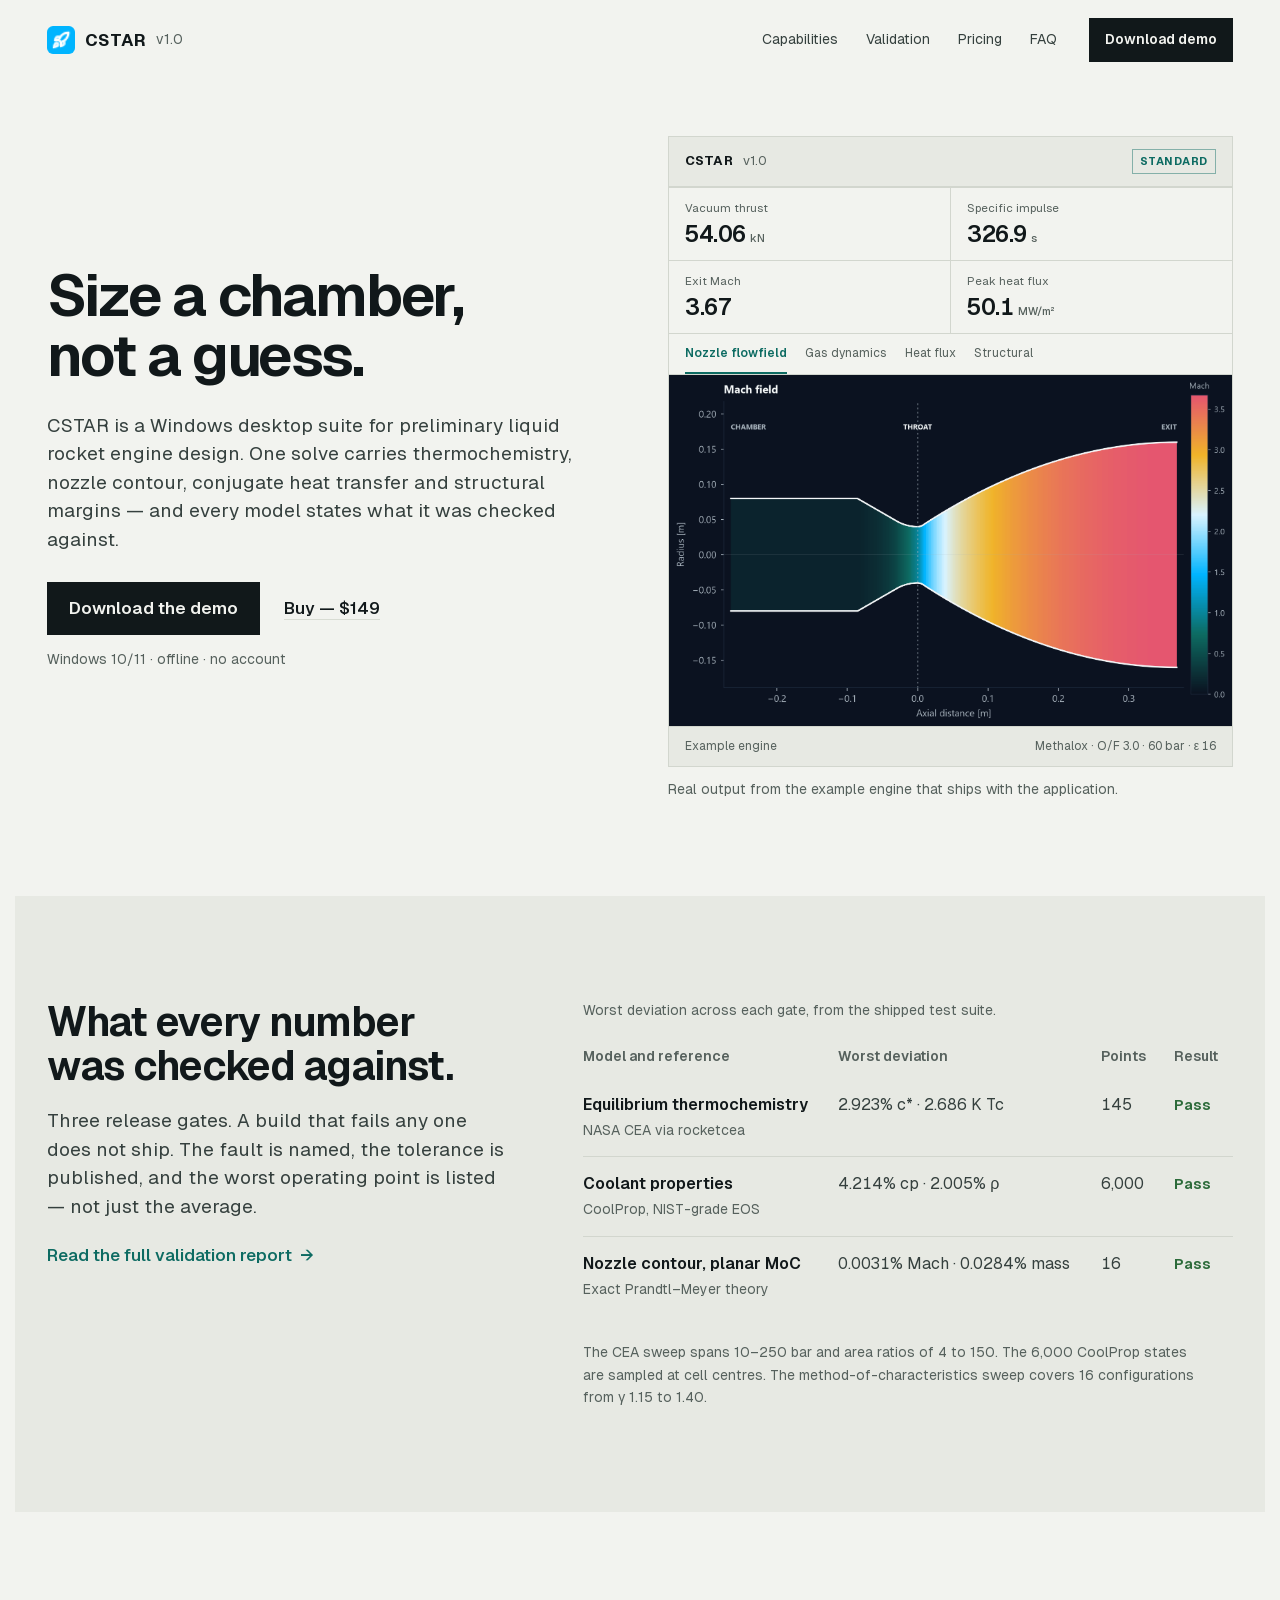
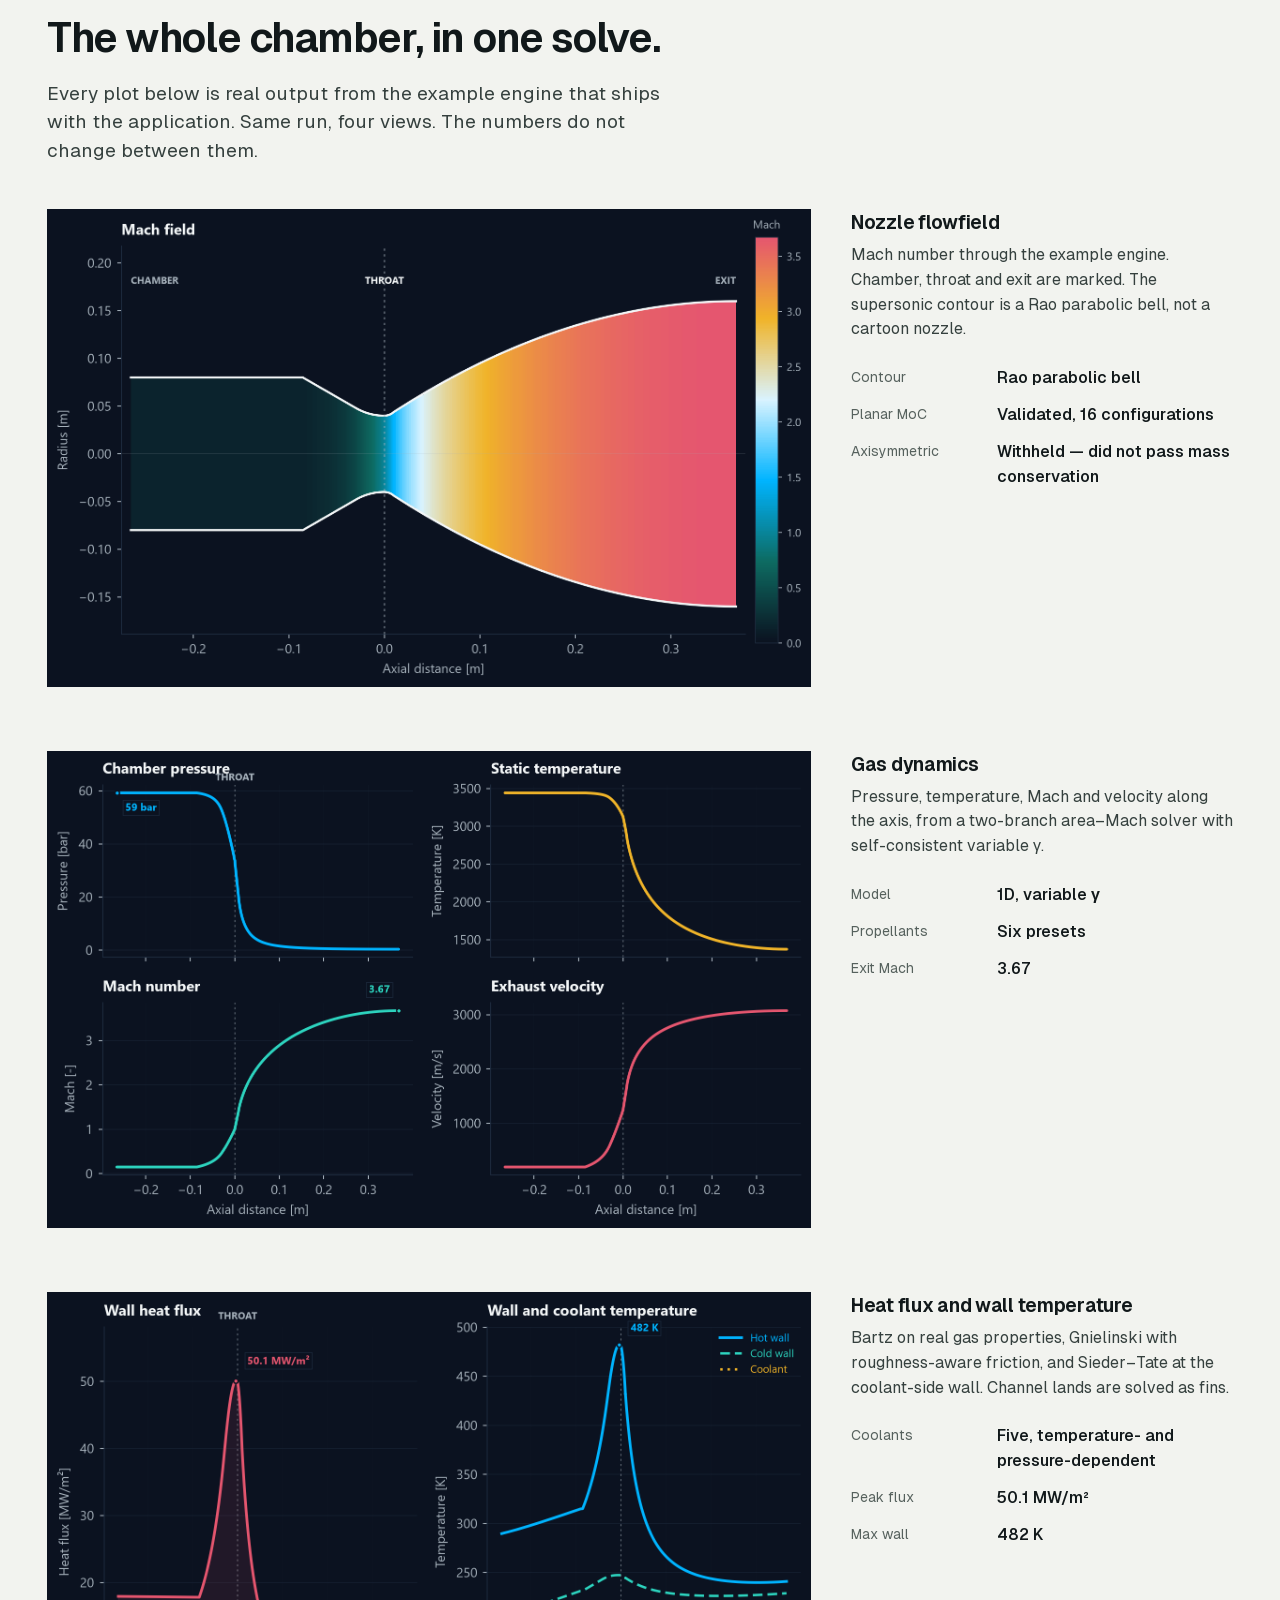
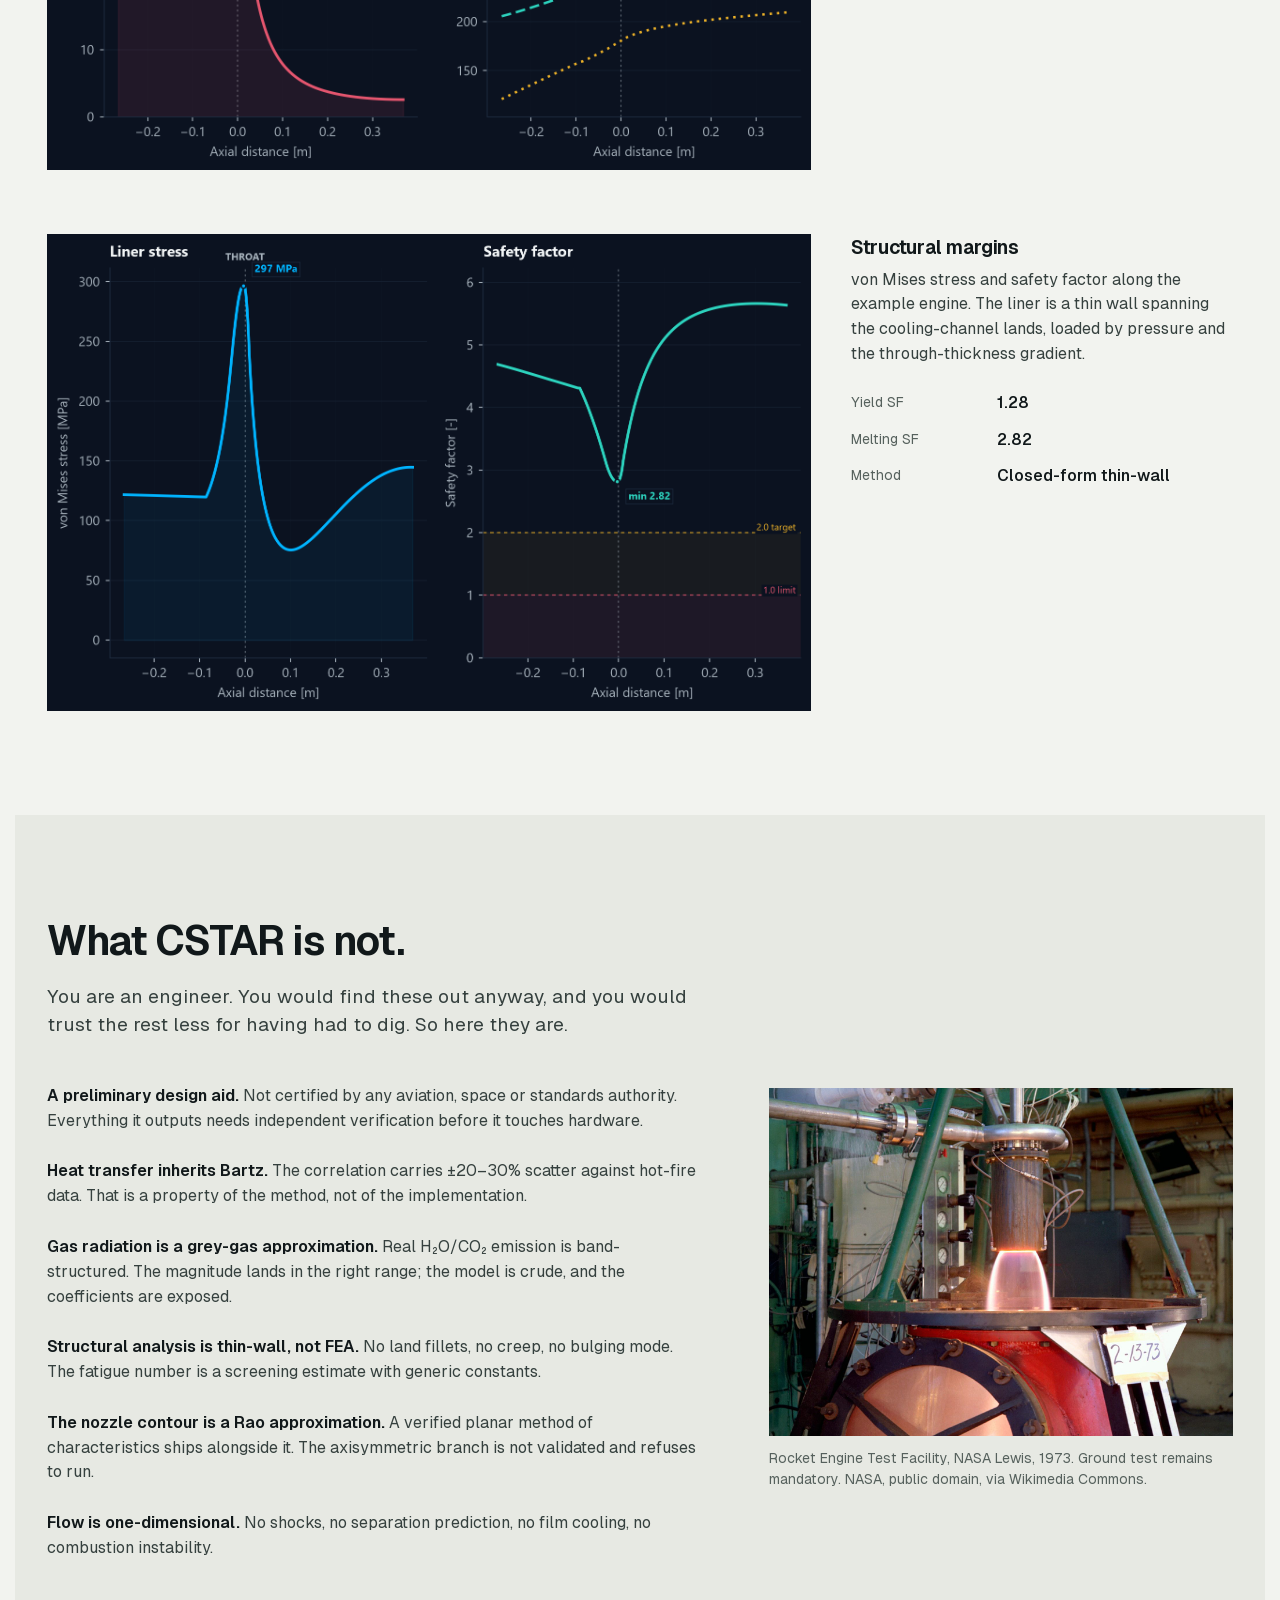
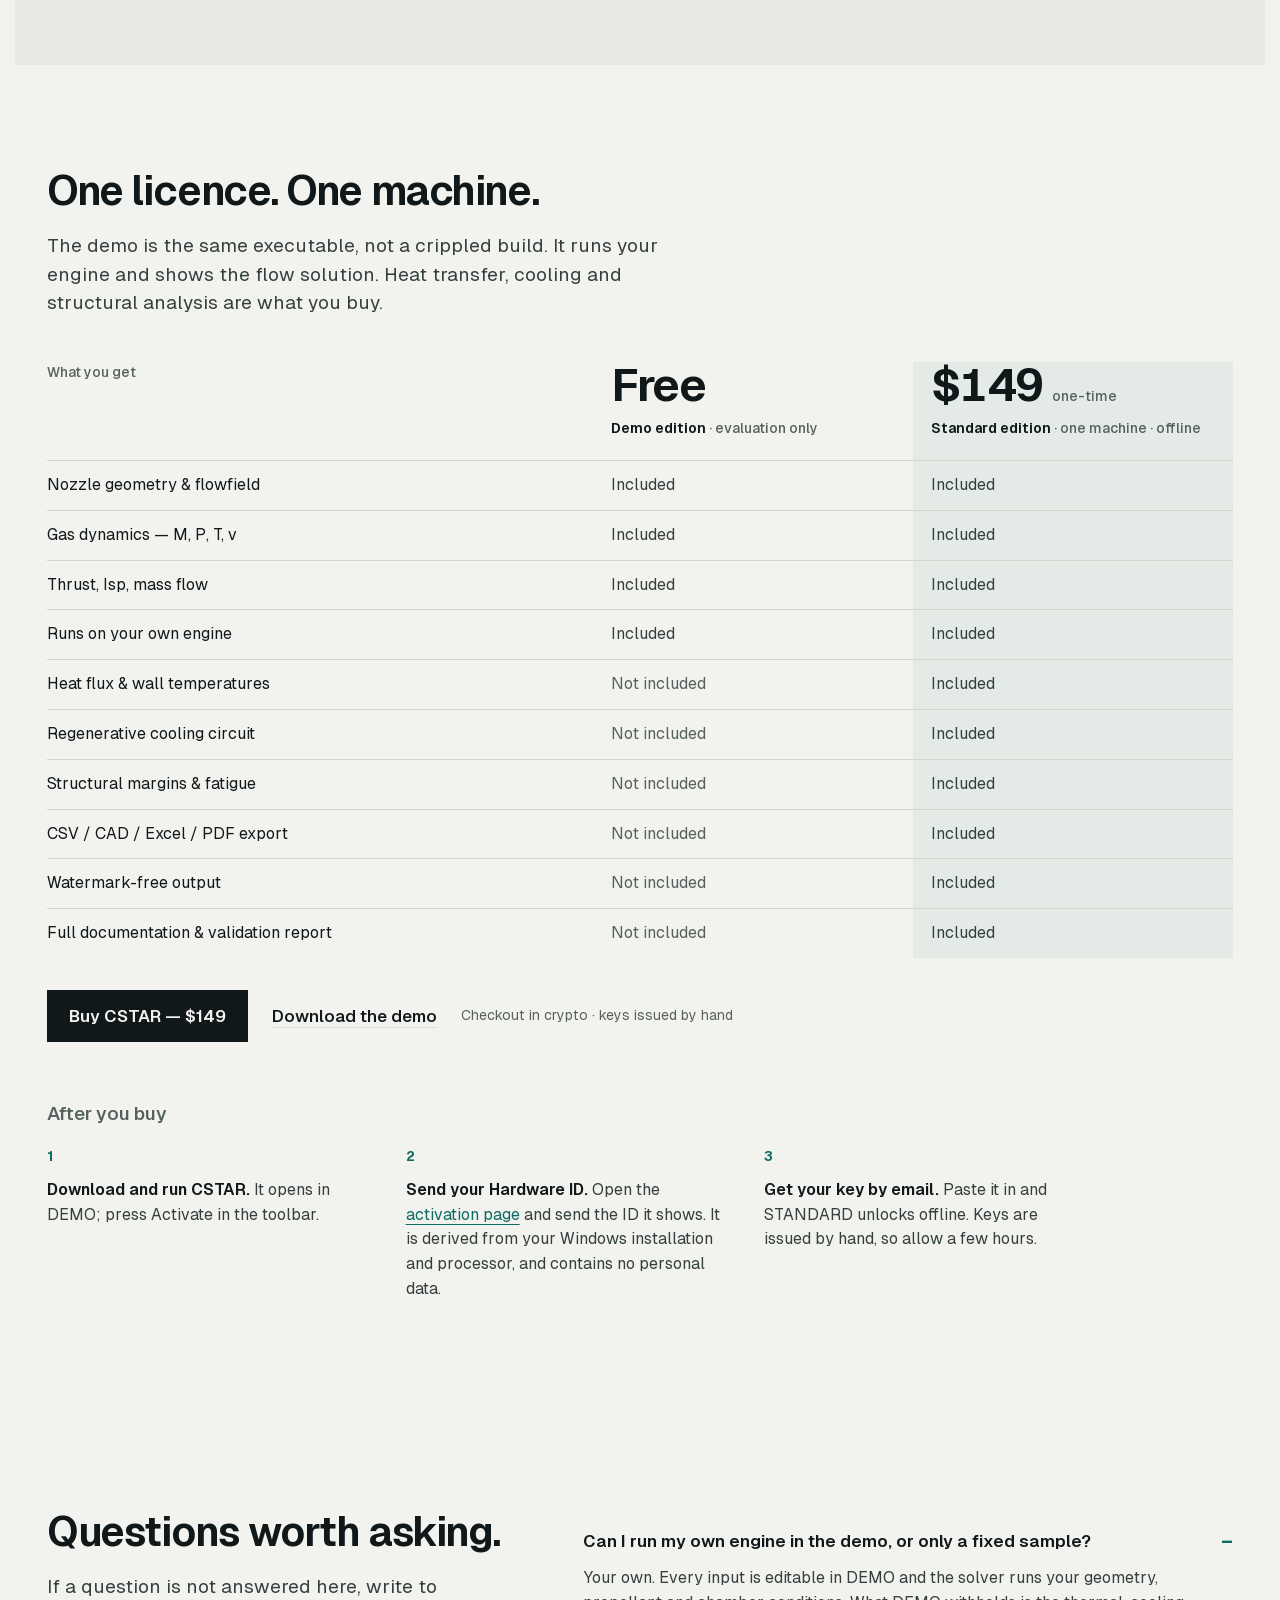
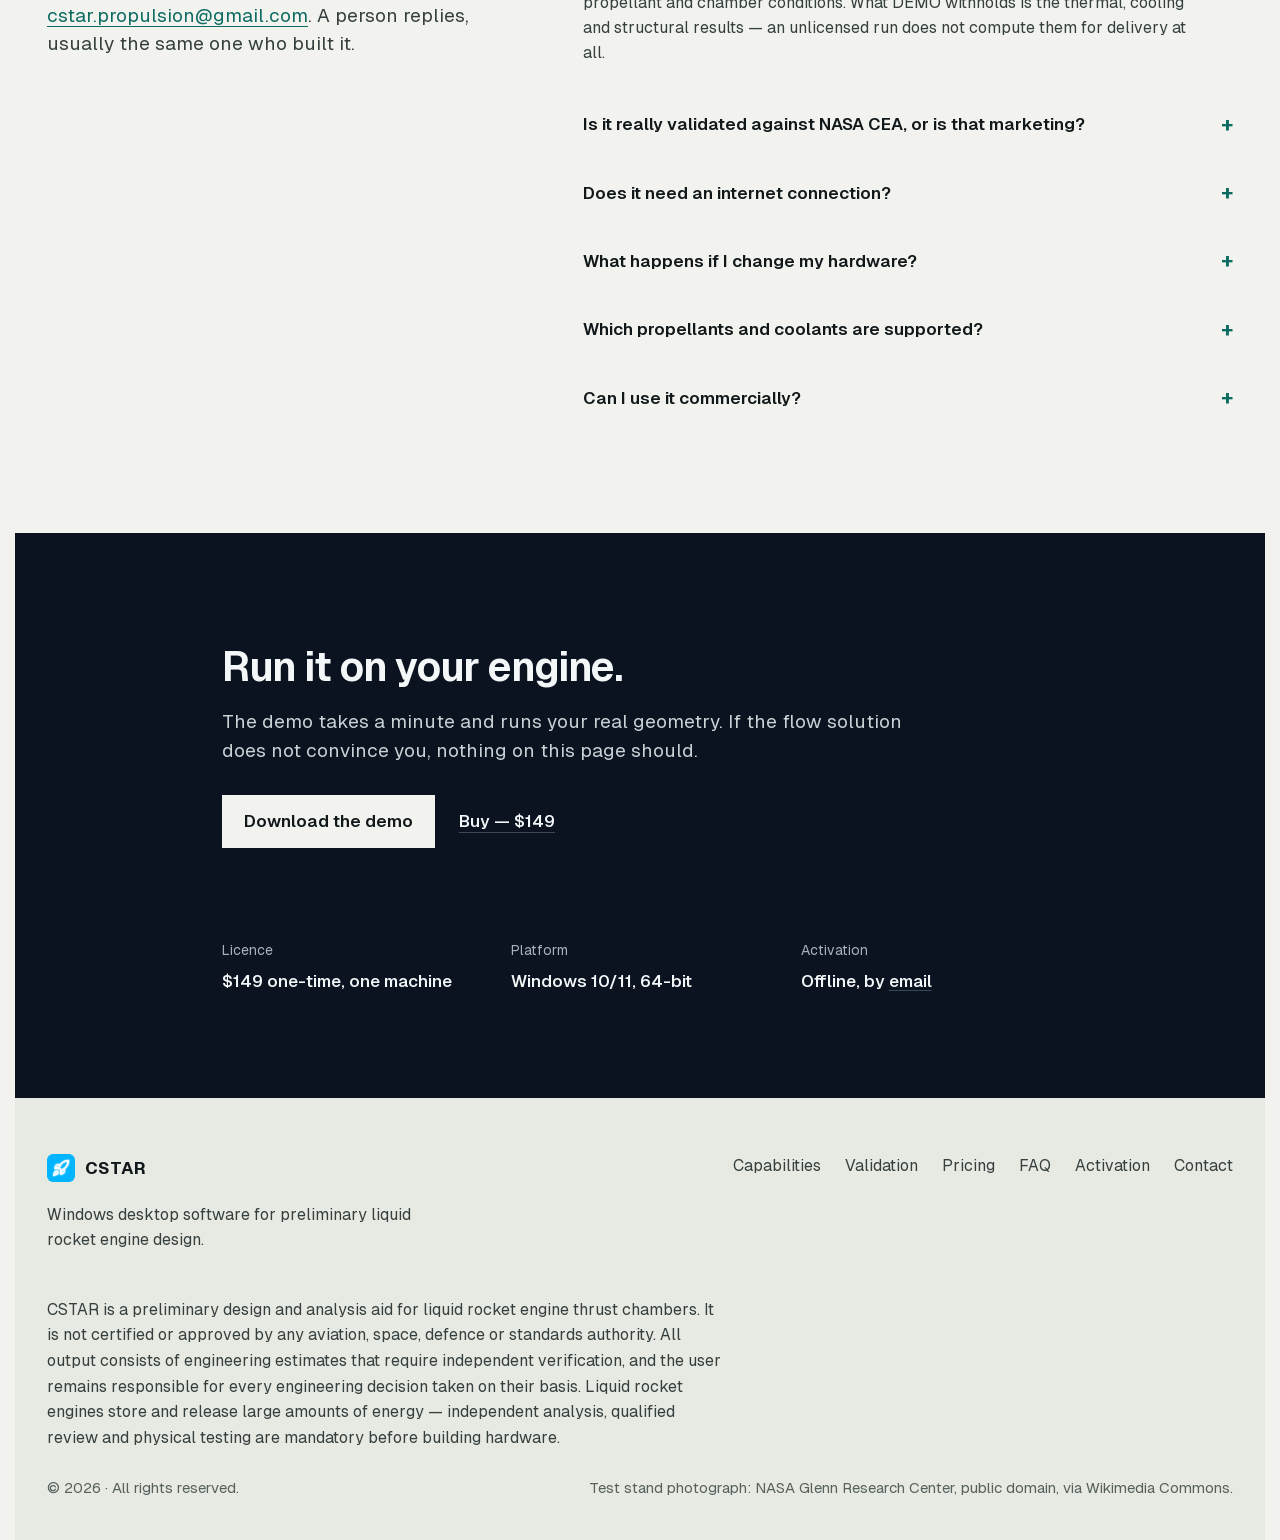
==== commit b1343152: "Site: give the solver figures room and refresh the charts Regenerate all four solver figures in the " ====
--- a/index.html
+++ b/index.html
@@ -89,7 +89,7 @@
             <span class="app-tab app-tab-more">Structural</span>
           </div>
           <div class="app-plot">
-            <img src="assets/flowfield.png" alt="Mach number through the example thrust chamber, from subsonic in the chamber to Mach 3.67 at the exit." width="1106" height="613">
+            <img src="assets/flowfield.png" alt="Mach number through the example thrust chamber, from subsonic in the chamber to Mach 3.67 at the exit." width="1630" height="1017">
           </div>
           <div class="app-foot">
             <span>Example engine</span>
@@ -159,7 +159,7 @@
 
       <div class="plot-grid">
         <figure class="plot-card" data-reveal>
-          <div class="plot"><img src="assets/flowfield.png" alt="Nozzle cross-section shaded by Mach number, from the chamber through the throat to the exit." width="1106" height="613" loading="lazy" decoding="async"></div>
+          <div class="plot"><img src="assets/flowfield.png" alt="Nozzle cross-section shaded by Mach number, from the chamber through the throat to the exit." width="1630" height="1017" loading="lazy" decoding="async"></div>
           <figcaption>
             <h3>Nozzle flowfield</h3>
             <p>Mach number through the example engine. Chamber, throat and exit are marked. The supersonic contour is a Rao parabolic bell, not a cartoon nozzle.</p>
@@ -172,7 +172,7 @@
         </figure>
 
         <figure class="plot-card" data-reveal>
-          <div class="plot"><img src="assets/gasdynamics.png" alt="Pressure, temperature, Mach number and velocity along the chamber axis." width="1606" height="987" loading="lazy" decoding="async"></div>
+          <div class="plot"><img src="assets/gasdynamics.png" alt="Pressure, temperature, Mach number and velocity along the chamber axis." width="1627" height="1012" loading="lazy" decoding="async"></div>
           <figcaption>
             <h3>Gas dynamics</h3>
             <p>Pressure, temperature, Mach and velocity along the axis, from a two-branch area–Mach solver with self-consistent variable γ.</p>
@@ -185,7 +185,7 @@
         </figure>
 
         <figure class="plot-card" data-reveal>
-          <div class="plot"><img src="assets/thermal.png" alt="Heat flux and hot-wall temperature distributions along the chamber axis." width="1605" height="679" loading="lazy" decoding="async"></div>
+          <div class="plot"><img src="assets/thermal.png" alt="Heat flux and hot-wall temperature distributions along the chamber axis." width="1628" height="1012" loading="lazy" decoding="async"></div>
           <figcaption>
             <h3>Heat flux and wall temperature</h3>
             <p>Bartz on real gas properties, Gnielinski with roughness-aware friction, and Sieder–Tate at the coolant-side wall. Channel lands are solved as fins.</p>
@@ -198,7 +198,7 @@
         </figure>
 
         <figure class="plot-card" data-reveal>
-          <div class="plot"><img src="assets/structural.png" alt="von Mises stress and safety factor along the chamber axis." width="1607" height="680" loading="lazy" decoding="async"></div>
+          <div class="plot"><img src="assets/structural.png" alt="von Mises stress and safety factor along the chamber axis." width="1627" height="1012" loading="lazy" decoding="async"></div>
           <figcaption>
             <h3>Structural margins</h3>
             <p>von Mises stress and safety factor along the example engine. The liner is a thin wall spanning the cooling-channel lands, loaded by pressure and the through-thickness gradient.</p>
--- a/style.css
+++ b/style.css
@@ -441,10 +441,16 @@
 .capabilities .section-head { max-width: 860px; }
 .plot-grid {
   display: grid;
-  grid-template-columns: repeat(2, minmax(0, 1fr));
-  gap: 56px 48px;
-}
-.plot-card { min-width: 0; }
+  grid-template-columns: 1fr;
+  gap: 64px;
+}
+.plot-card {
+  display: grid;
+  grid-template-columns: minmax(0, 2fr) minmax(280px, 1fr);
+  gap: 40px;
+  align-items: start;
+  min-width: 0;
+}
 .plot {
   background: var(--dark);
   aspect-ratio: 16 / 10;
@@ -454,8 +460,8 @@
   overflow: hidden;
 }
 .plot img { width: 100%; height: auto; transition: transform .5s var(--ease); }
-.plot-card:hover .plot img { transform: scale(1.015); }
-.plot-card figcaption { padding-top: 18px; }
+.plot-card:hover .plot img { transform: scale(1.012); }
+.plot-card figcaption { padding-top: 2px; }
 .plot-card figcaption p {
   margin-top: 8px;
   font-size: 16px;
@@ -1045,6 +1051,8 @@
   .split .section-head { margin-bottom: 8px; }
   .section-head.wide { margin-bottom: 32px; }
   .plot-grid { grid-template-columns: 1fr; gap: 44px; }
+  .plot-card { grid-template-columns: 1fr; gap: 18px; }
+  .plot-card figcaption { padding-top: 0; }
   .after-buy ol { grid-template-columns: 1fr; gap: 20px; }
   .close { padding: 88px 0 80px; }
   .close-facts { margin-top: 48px; gap: 24px; }
